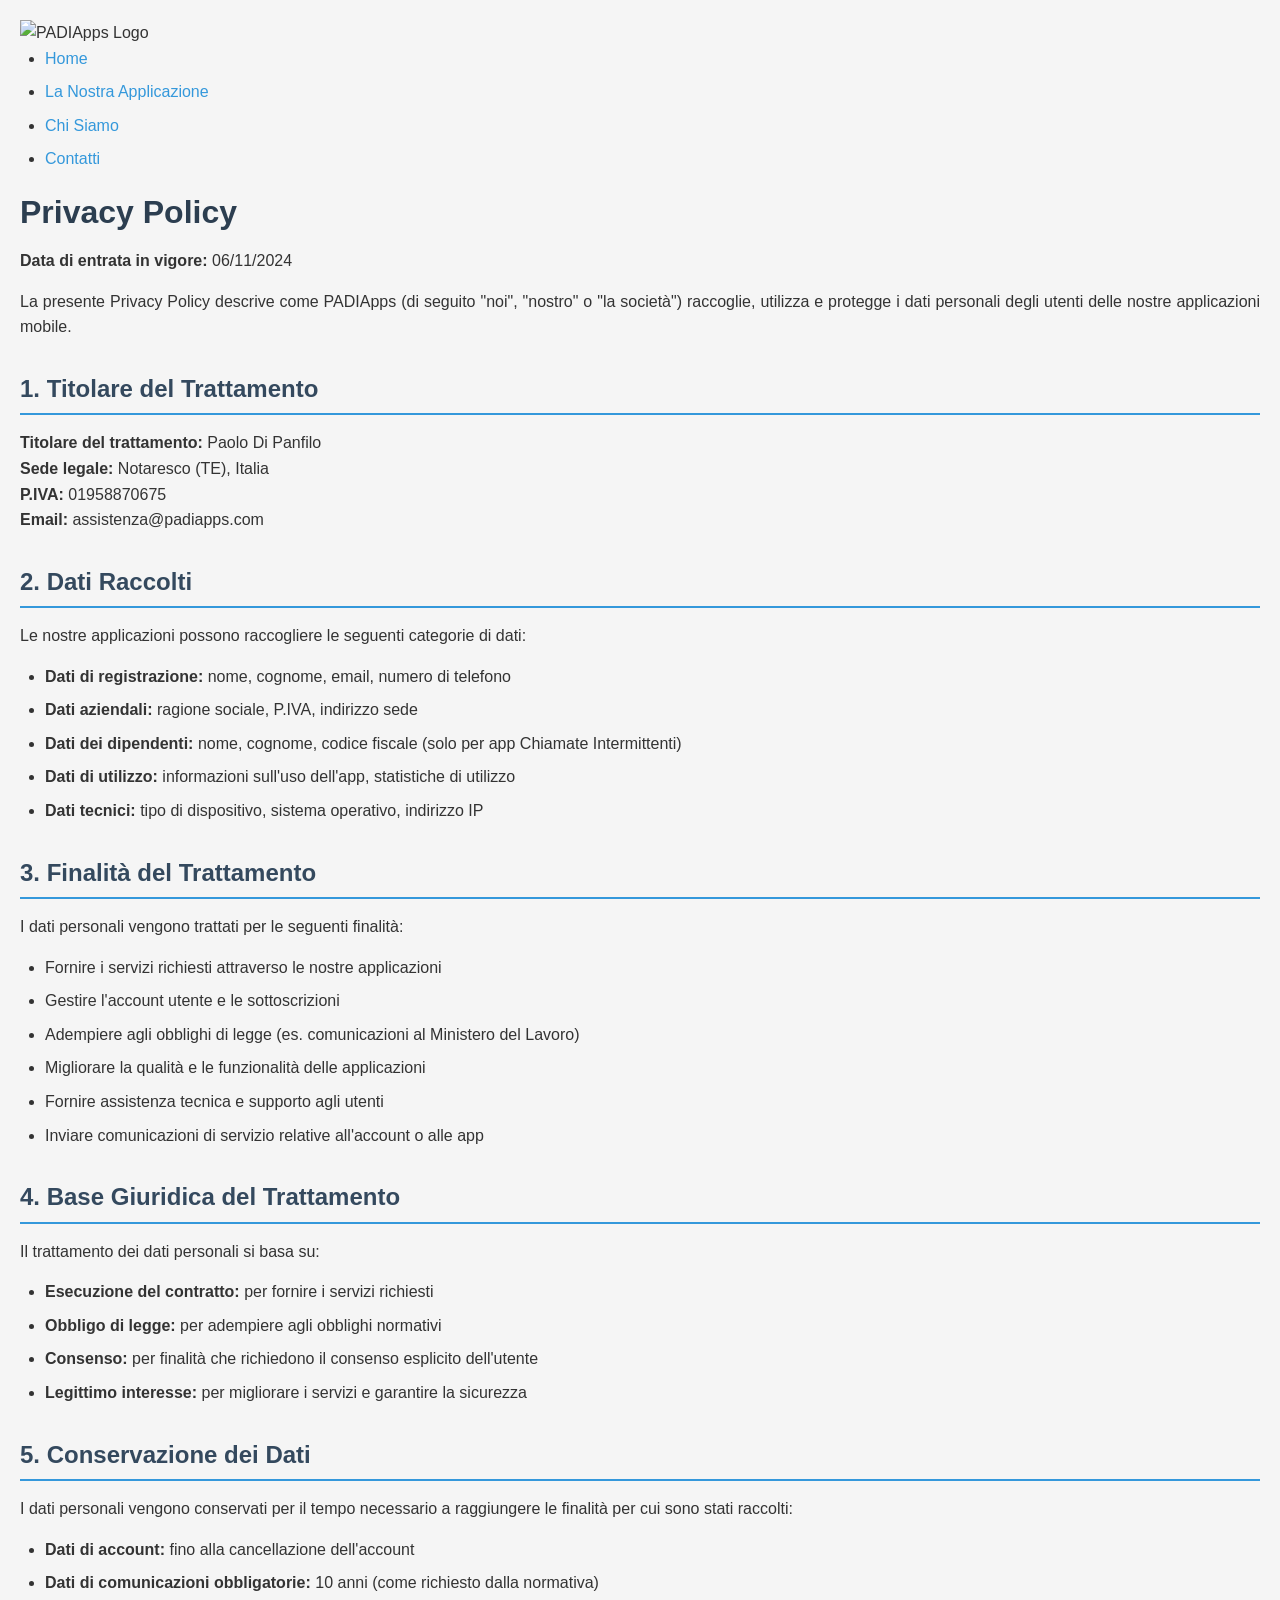
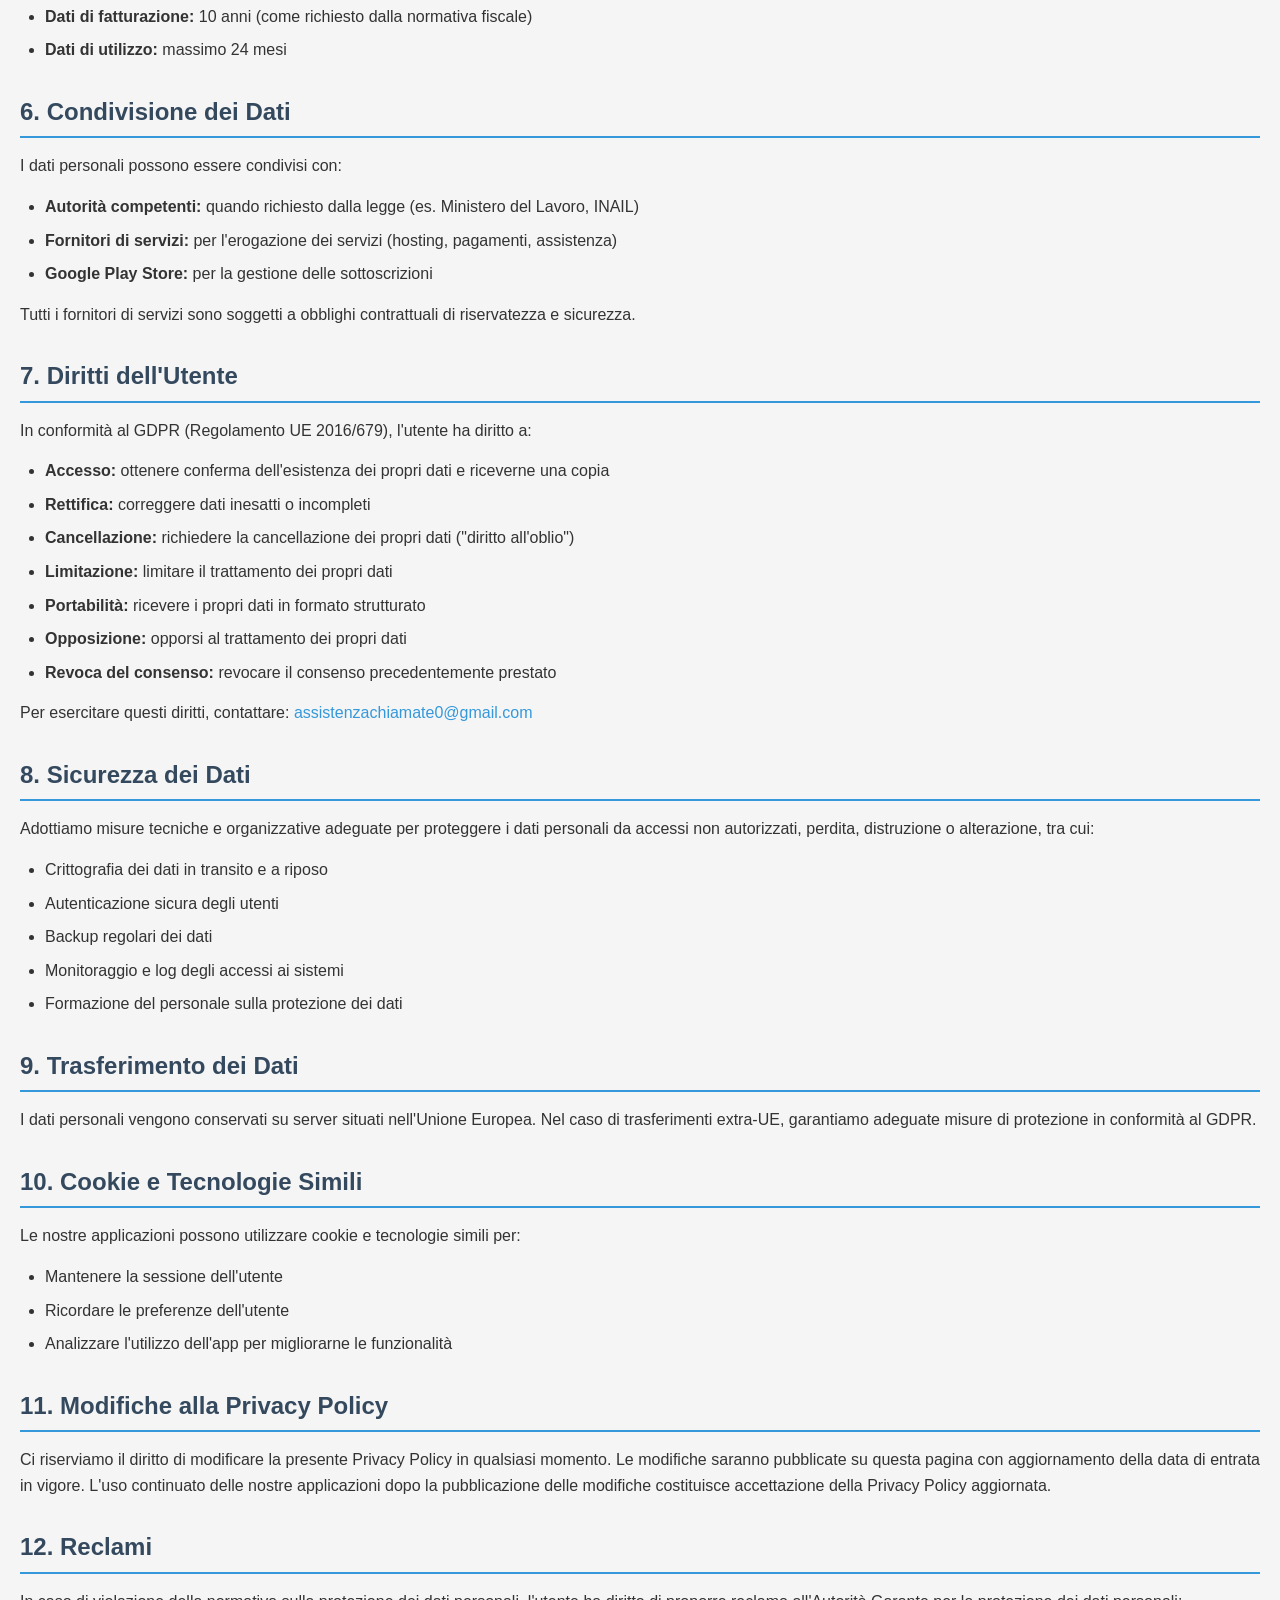
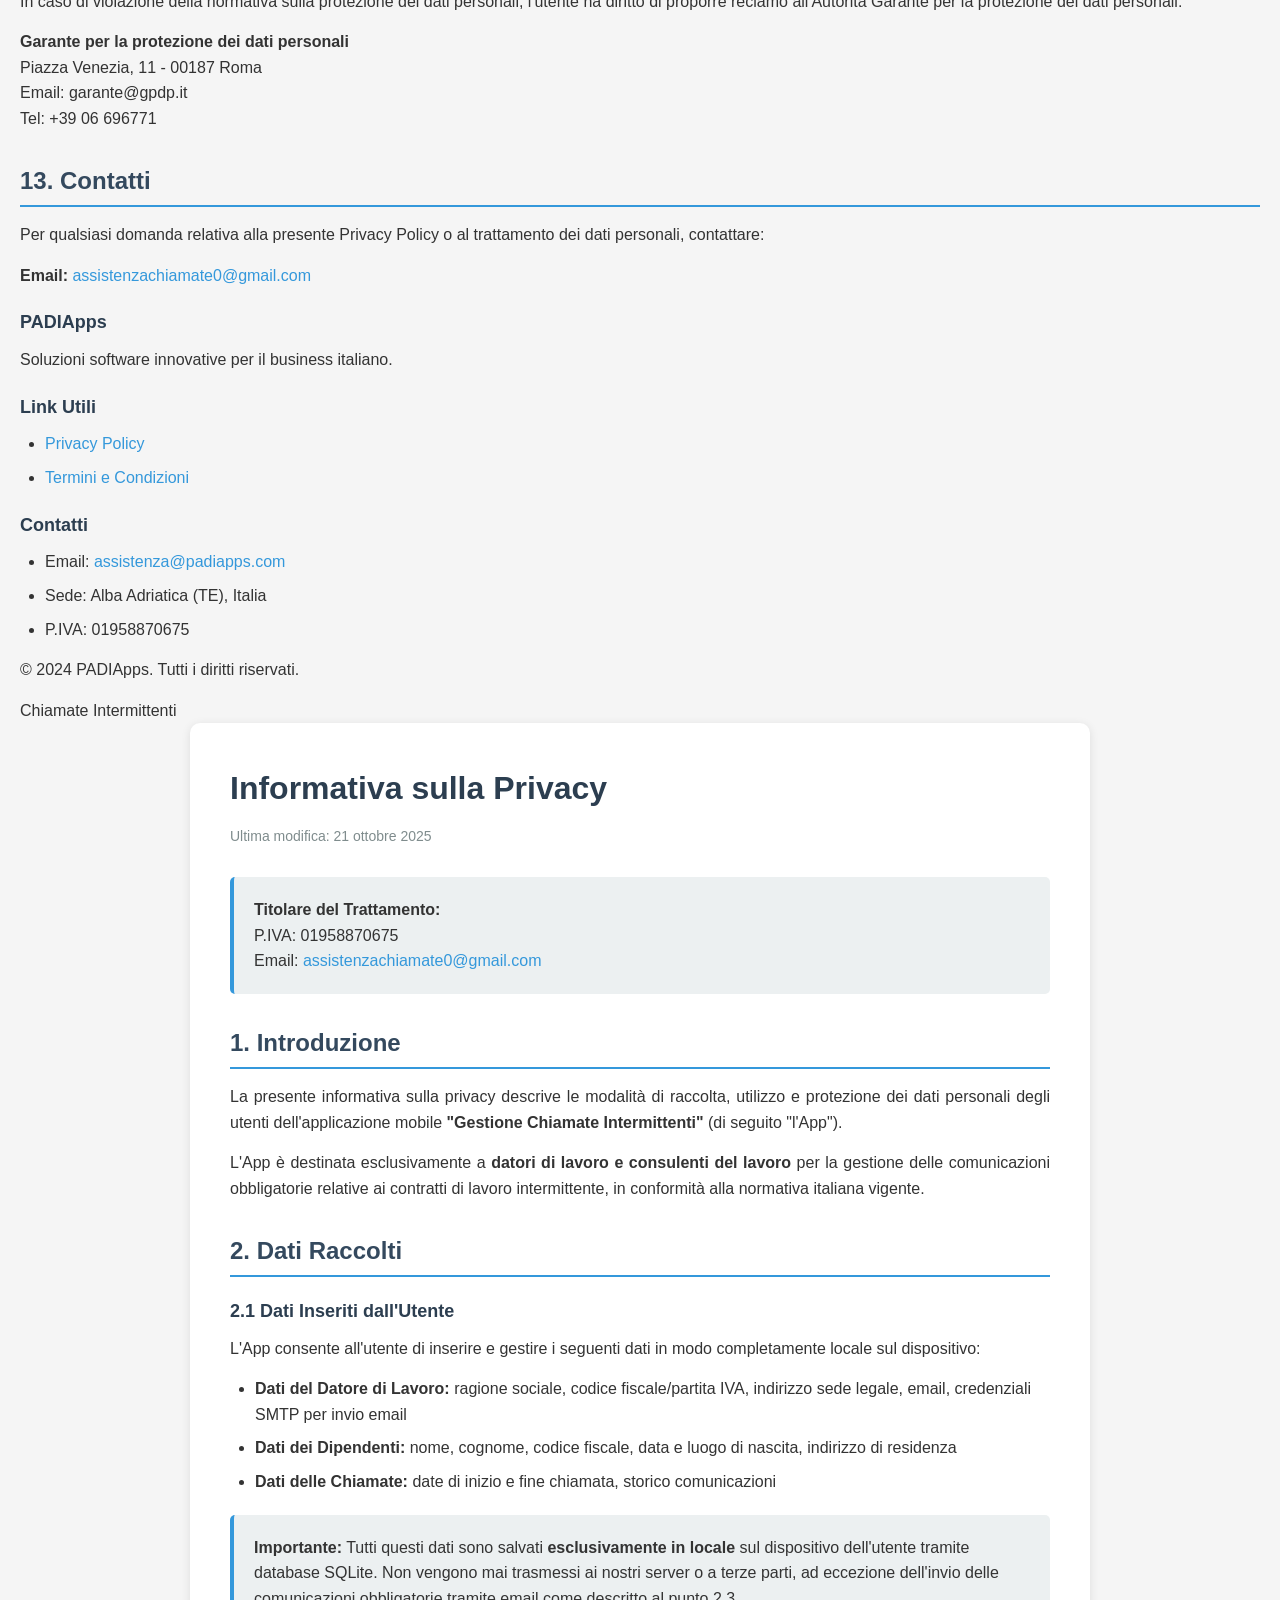
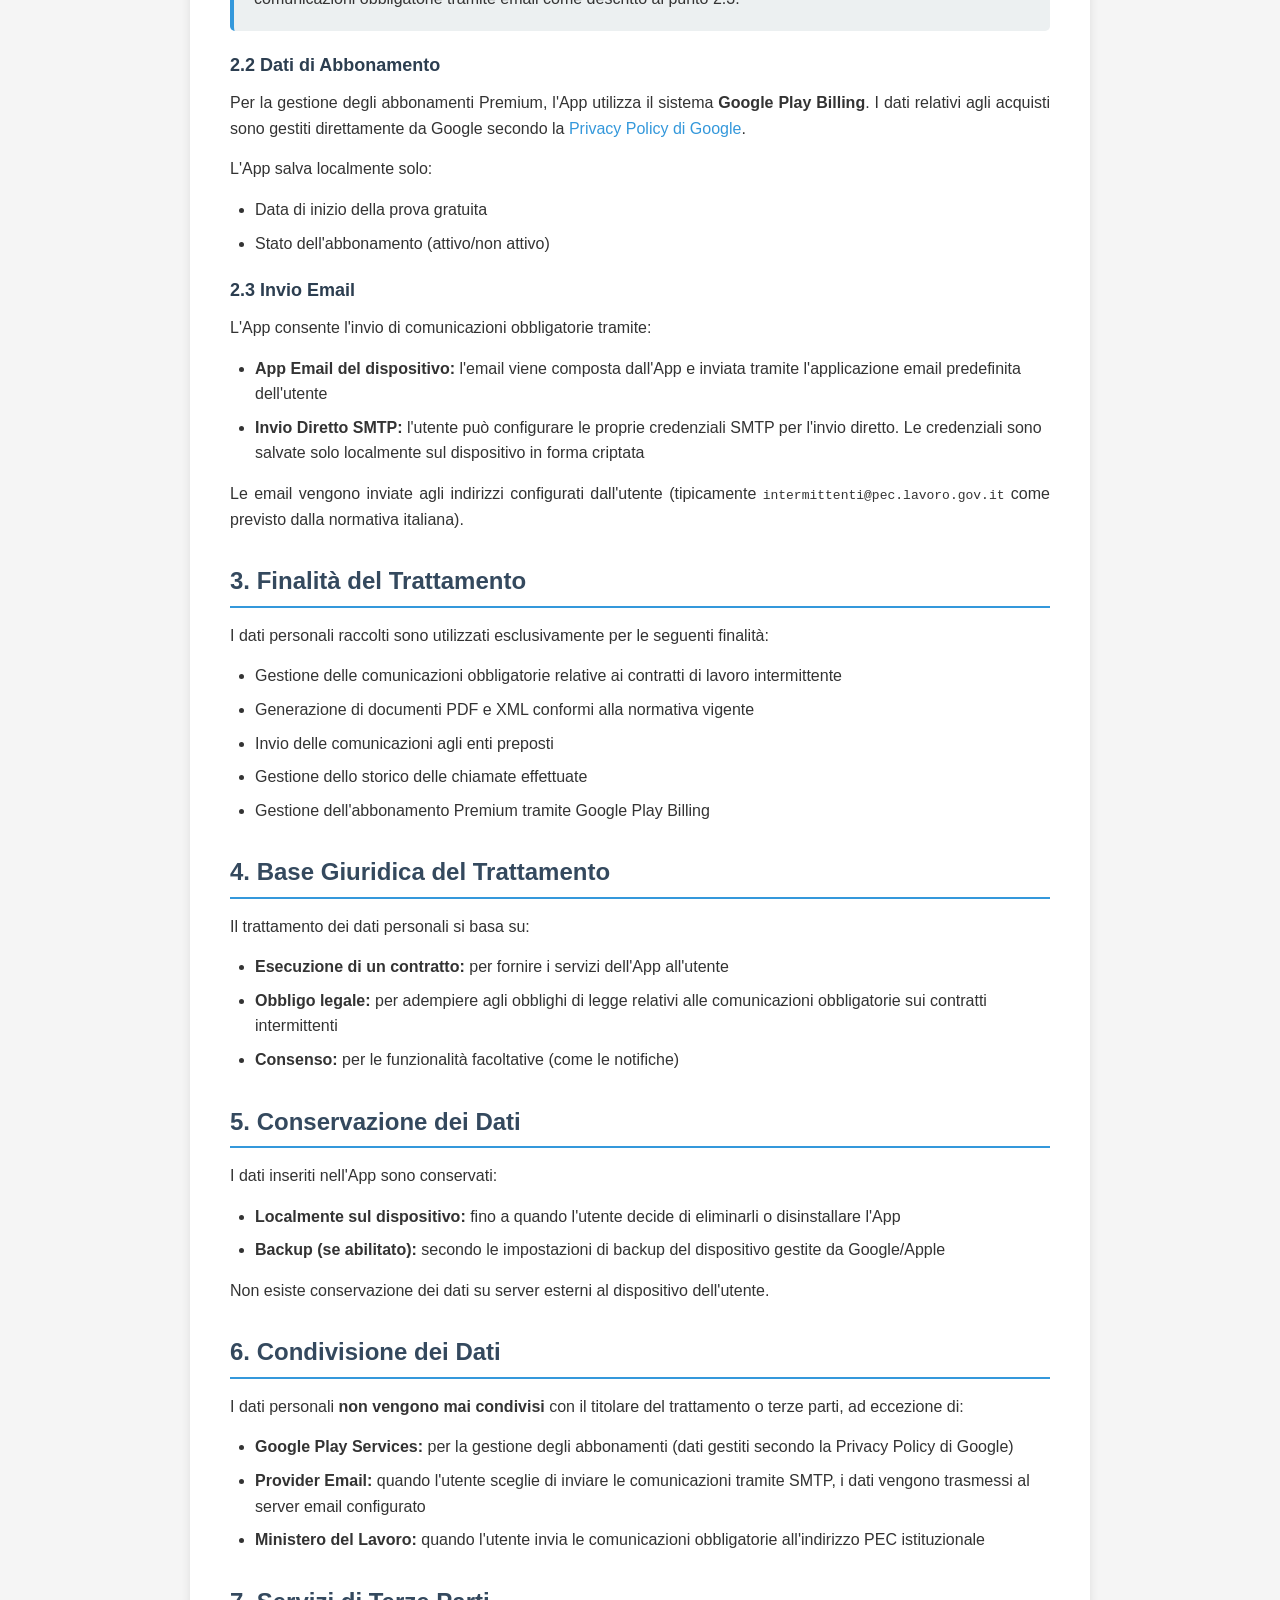
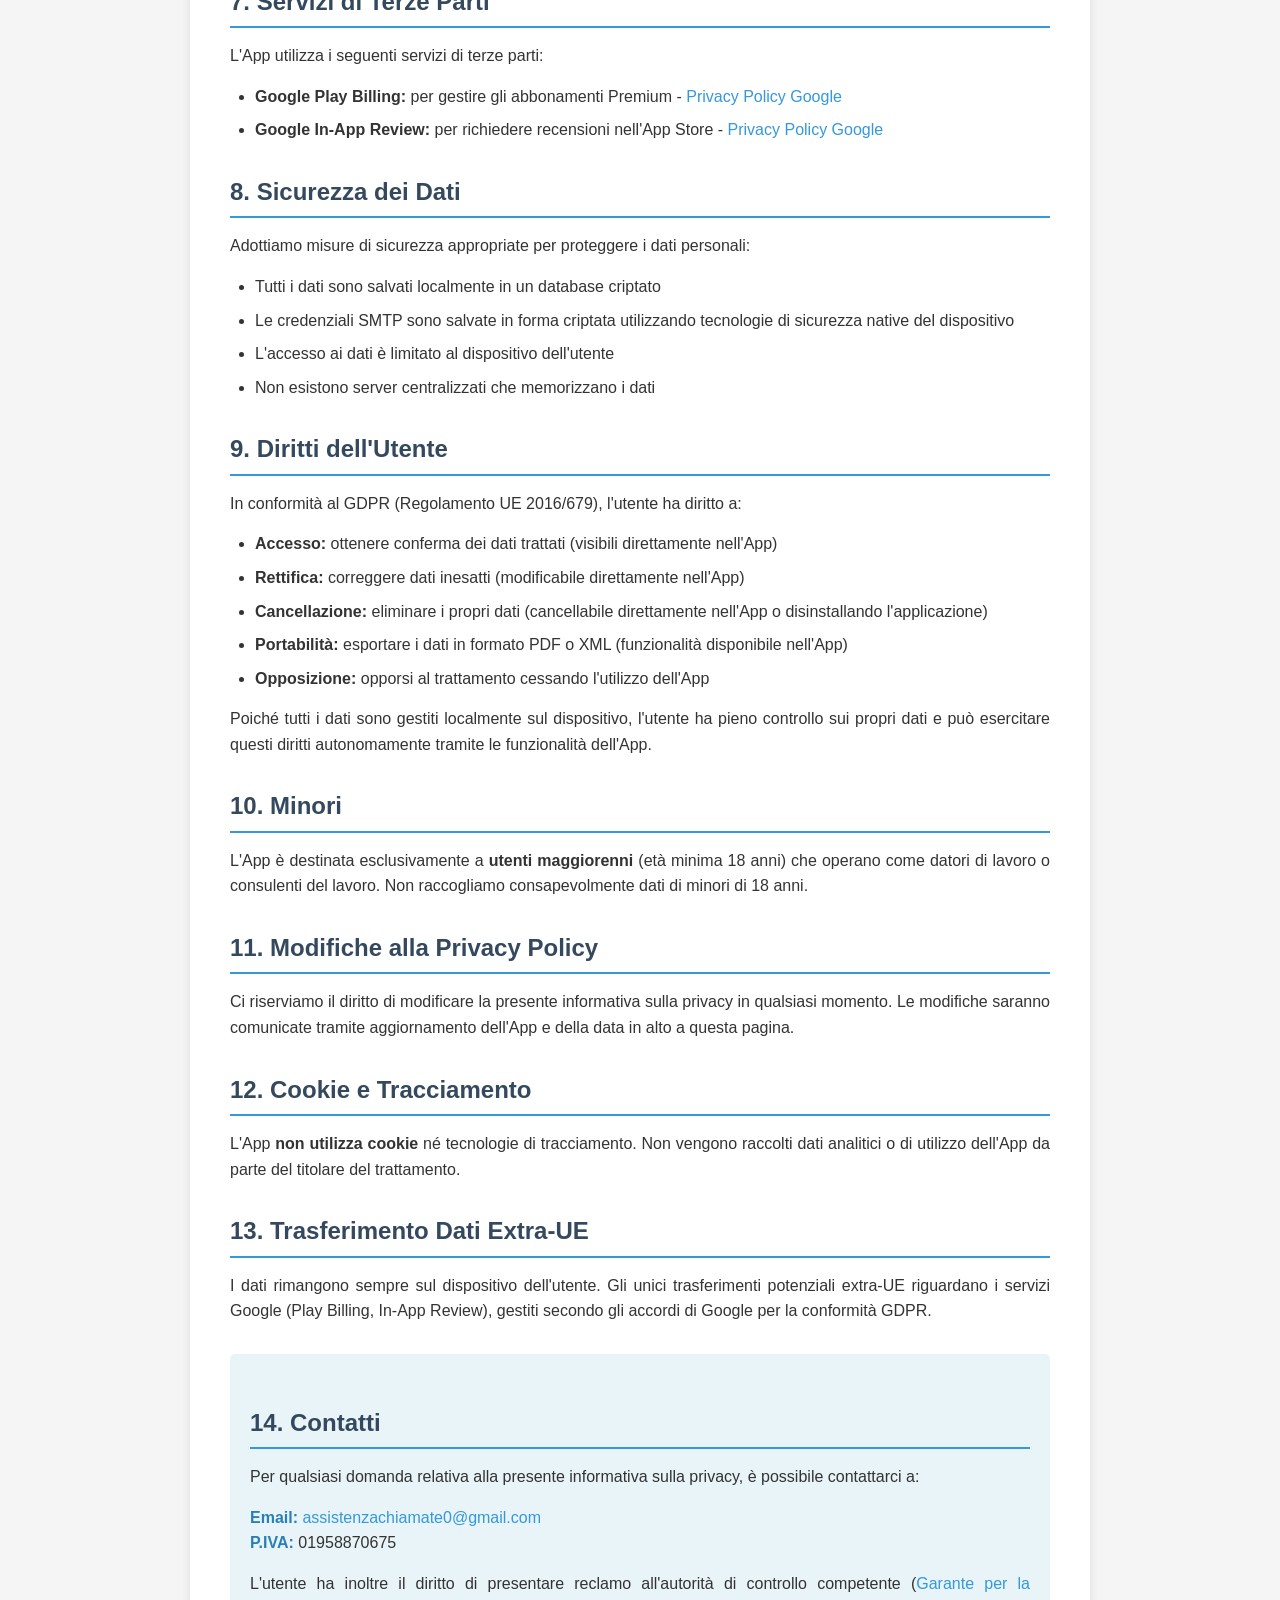
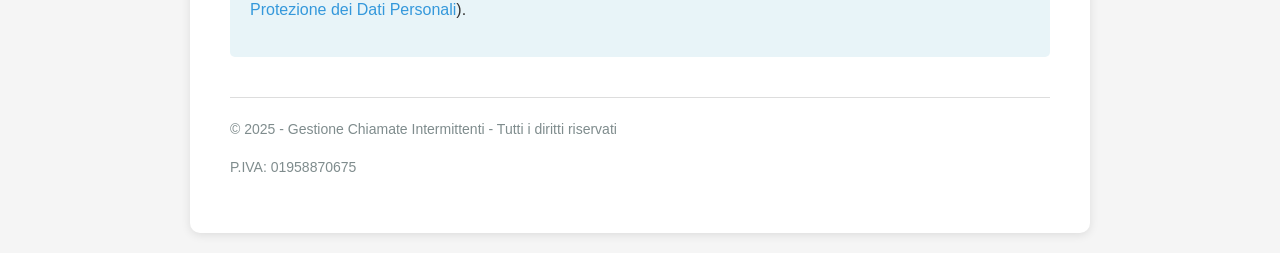
==== index.html @ 8439e23b "Update index.html" ====
<!DOCTYPE html>
<html lang="it">
<head>
    <meta charset="UTF-8">
    <meta name="viewport" content="width=device-width, initial-scale=1.0">
    <title>Privacy Policy - Gestione <!DOCTYPE html>
<html lang="it">
<head>
    <meta charset="UTF-8">
    <meta name="viewport" content="width=device-width, initial-scale=1.0">
    <meta name="description" content="Privacy Policy di PADIApps - Informativa sul trattamento dei dati personali">
    <title>Privacy Policy - PADIApps</title>
    <link rel="stylesheet" href="style.css">
</head>
<body>
    <!-- Header -->
    <header>
        <nav>
            <div class="logo">
                <img src="padiapps_logo.png" alt="PADIApps Logo">
            </div>
            <ul class="nav-links">
                <li><a href="index.html">Home</a></li>
                <li><a href="index.html#apps">La Nostra Applicazione</a></li>
                <li><a href="index.html#about">Chi Siamo</a></li>
                <li><a href="index.html#contact">Contatti</a></li>
            </ul>
        </nav>
    </header>

    <!-- Content -->
    <div class="content-page">
        <h1>Privacy Policy</h1>
        
        <p><strong>Data di entrata in vigore:</strong> 06/11/2024</p>

        <p>La presente Privacy Policy descrive come PADIApps (di seguito "noi", "nostro" o "la società") raccoglie, utilizza e protegge i dati personali degli utenti delle nostre applicazioni mobile.</p>

        <h2>1. Titolare del Trattamento</h2>
        <p>
            <strong>Titolare del trattamento:</strong> Paolo Di Panfilo<br>
            <strong>Sede legale:</strong> Notaresco (TE), Italia<br>
            <strong>P.IVA:</strong> 01958870675<br>
            <strong>Email:</strong> assistenza@padiapps.com
        </p>

        <h2>2. Dati Raccolti</h2>
        <p>Le nostre applicazioni possono raccogliere le seguenti categorie di dati:</p>
        <ul>
            <li><strong>Dati di registrazione:</strong> nome, cognome, email, numero di telefono</li>
            <li><strong>Dati aziendali:</strong> ragione sociale, P.IVA, indirizzo sede</li>
            <li><strong>Dati dei dipendenti:</strong> nome, cognome, codice fiscale (solo per app Chiamate Intermittenti)</li>
            <li><strong>Dati di utilizzo:</strong> informazioni sull'uso dell'app, statistiche di utilizzo</li>
            <li><strong>Dati tecnici:</strong> tipo di dispositivo, sistema operativo, indirizzo IP</li>
        </ul>

        <h2>3. Finalità del Trattamento</h2>
        <p>I dati personali vengono trattati per le seguenti finalità:</p>
        <ul>
            <li>Fornire i servizi richiesti attraverso le nostre applicazioni</li>
            <li>Gestire l'account utente e le sottoscrizioni</li>
            <li>Adempiere agli obblighi di legge (es. comunicazioni al Ministero del Lavoro)</li>
            <li>Migliorare la qualità e le funzionalità delle applicazioni</li>
            <li>Fornire assistenza tecnica e supporto agli utenti</li>
            <li>Inviare comunicazioni di servizio relative all'account o alle app</li>
        </ul>

        <h2>4. Base Giuridica del Trattamento</h2>
        <p>Il trattamento dei dati personali si basa su:</p>
        <ul>
            <li><strong>Esecuzione del contratto:</strong> per fornire i servizi richiesti</li>
            <li><strong>Obbligo di legge:</strong> per adempiere agli obblighi normativi</li>
            <li><strong>Consenso:</strong> per finalità che richiedono il consenso esplicito dell'utente</li>
            <li><strong>Legittimo interesse:</strong> per migliorare i servizi e garantire la sicurezza</li>
        </ul>

        <h2>5. Conservazione dei Dati</h2>
        <p>I dati personali vengono conservati per il tempo necessario a raggiungere le finalità per cui sono stati raccolti:</p>
        <ul>
            <li><strong>Dati di account:</strong> fino alla cancellazione dell'account</li>
            <li><strong>Dati di comunicazioni obbligatorie:</strong> 10 anni (come richiesto dalla normativa)</li>
            <li><strong>Dati di fatturazione:</strong> 10 anni (come richiesto dalla normativa fiscale)</li>
            <li><strong>Dati di utilizzo:</strong> massimo 24 mesi</li>
        </ul>

        <h2>6. Condivisione dei Dati</h2>
        <p>I dati personali possono essere condivisi con:</p>
        <ul>
            <li><strong>Autorità competenti:</strong> quando richiesto dalla legge (es. Ministero del Lavoro, INAIL)</li>
            <li><strong>Fornitori di servizi:</strong> per l'erogazione dei servizi (hosting, pagamenti, assistenza)</li>
            <li><strong>Google Play Store:</strong> per la gestione delle sottoscrizioni</li>
        </ul>
        <p>Tutti i fornitori di servizi sono soggetti a obblighi contrattuali di riservatezza e sicurezza.</p>

        <h2>7. Diritti dell'Utente</h2>
        <p>In conformità al GDPR (Regolamento UE 2016/679), l'utente ha diritto a:</p>
        <ul>
            <li><strong>Accesso:</strong> ottenere conferma dell'esistenza dei propri dati e riceverne una copia</li>
            <li><strong>Rettifica:</strong> correggere dati inesatti o incompleti</li>
            <li><strong>Cancellazione:</strong> richiedere la cancellazione dei propri dati ("diritto all'oblio")</li>
            <li><strong>Limitazione:</strong> limitare il trattamento dei propri dati</li>
            <li><strong>Portabilità:</strong> ricevere i propri dati in formato strutturato</li>
            <li><strong>Opposizione:</strong> opporsi al trattamento dei propri dati</li>
            <li><strong>Revoca del consenso:</strong> revocare il consenso precedentemente prestato</li>
        </ul>
        <p>Per esercitare questi diritti, contattare: <a href="mailto:assistenzachiamate0@gmail.com">assistenzachiamate0@gmail.com</a></p>

        <h2>8. Sicurezza dei Dati</h2>
        <p>Adottiamo misure tecniche e organizzative adeguate per proteggere i dati personali da accessi non autorizzati, perdita, distruzione o alterazione, tra cui:</p>
        <ul>
            <li>Crittografia dei dati in transito e a riposo</li>
            <li>Autenticazione sicura degli utenti</li>
            <li>Backup regolari dei dati</li>
            <li>Monitoraggio e log degli accessi ai sistemi</li>
            <li>Formazione del personale sulla protezione dei dati</li>
        </ul>

        <h2>9. Trasferimento dei Dati</h2>
        <p>I dati personali vengono conservati su server situati nell'Unione Europea. Nel caso di trasferimenti extra-UE, garantiamo adeguate misure di protezione in conformità al GDPR.</p>

        <h2>10. Cookie e Tecnologie Simili</h2>
        <p>Le nostre applicazioni possono utilizzare cookie e tecnologie simili per:</p>
        <ul>
            <li>Mantenere la sessione dell'utente</li>
            <li>Ricordare le preferenze dell'utente</li>
            <li>Analizzare l'utilizzo dell'app per migliorarne le funzionalità</li>
        </ul>

        <h2>11. Modifiche alla Privacy Policy</h2>
        <p>Ci riserviamo il diritto di modificare la presente Privacy Policy in qualsiasi momento. Le modifiche saranno pubblicate su questa pagina con aggiornamento della data di entrata in vigore. L'uso continuato delle nostre applicazioni dopo la pubblicazione delle modifiche costituisce accettazione della Privacy Policy aggiornata.</p>

        <h2>12. Reclami</h2>
        <p>In caso di violazione della normativa sulla protezione dei dati personali, l'utente ha diritto di proporre reclamo all'Autorità Garante per la protezione dei dati personali:</p>
        <p>
            <strong>Garante per la protezione dei dati personali</strong><br>
            Piazza Venezia, 11 - 00187 Roma<br>
            Email: garante@gpdp.it<br>
            Tel: +39 06 696771
        </p>

        <h2>13. Contatti</h2>
        <p>Per qualsiasi domanda relativa alla presente Privacy Policy o al trattamento dei dati personali, contattare:</p>
        <p>
            <strong>Email:</strong> <a href="mailto:assistenzachiamate0@gmail.com">assistenzachiamate0@gmail.com</a>
        </p>
    </div>

    <!-- Footer -->
    <footer>
        <div class="footer-content">
            <div class="footer-section">
                <h3>PADIApps</h3>
                <p>Soluzioni software innovative per il business italiano.</p>
            </div>

            <div class="footer-section">
                <h3>Link Utili</h3>
                <ul>
                    <li><a href="https://pd15322.github.io/privacy-policy.html/" target="_blank">Privacy Policy</a></li>
                    <li><a href="https://pd15322.github.io/Termini-e-Condizioni/" target="_blank">Termini e Condizioni</a></li>
                </ul>
            </div>

            <div class="footer-section">
                <h3>Contatti</h3>
                <ul>
                    <li>Email: <a href="mailto:assistenza@padiapps.com">assistenza@padiapps.com</a></li>
                    <li>Sede: Alba Adriatica (TE), Italia</li>
                    <li>P.IVA: 01958870675</li>
                </ul>
            </div>
        </div>

        <div class="footer-bottom">
            <p>&copy; 2024 PADIApps. Tutti i diritti riservati.</p>
        </div>
    </footer>
</body>
</html>Chiamate Intermittenti</title>
    <style>
        * {
            margin: 0;
            padding: 0;
            box-sizing: border-box;
        }
        
        body {
            font-family: -apple-system, BlinkMacSystemFont, 'Segoe UI', Roboto, Oxygen, Ubuntu, Cantarell, sans-serif;
            line-height: 1.6;
            color: #333;
            background: #f5f5f5;
            padding: 20px;
        }
        
        .container {
            max-width: 900px;
            margin: 0 auto;
            background: white;
            padding: 40px;
            border-radius: 10px;
            box-shadow: 0 2px 10px rgba(0,0,0,0.1);
        }
        
        h1 {
            color: #2c3e50;
            margin-bottom: 10px;
            font-size: 32px;
        }
        
        .subtitle {
            color: #7f8c8d;
            margin-bottom: 30px;
            font-size: 14px;
        }
        
        h2 {
            color: #34495e;
            margin-top: 30px;
            margin-bottom: 15px;
            font-size: 24px;
            border-bottom: 2px solid #3498db;
            padding-bottom: 5px;
        }
        
        h3 {
            color: #2c3e50;
            margin-top: 20px;
            margin-bottom: 10px;
            font-size: 18px;
        }
        
        p {
            margin-bottom: 15px;
            text-align: justify;
        }
        
        ul {
            margin-bottom: 15px;
            margin-left: 25px;
        }
        
        li {
            margin-bottom: 8px;
        }
        
        .info-box {
            background: #ecf0f1;
            padding: 20px;
            border-radius: 5px;
            margin: 20px 0;
            border-left: 4px solid #3498db;
        }
        
        .contact {
            background: #e8f4f8;
            padding: 20px;
            border-radius: 5px;
            margin-top: 30px;
        }
        
        .contact strong {
            color: #2980b9;
        }
        
        a {
            color: #3498db;
            text-decoration: none;
        }
        
        a:hover {
            text-decoration: underline;
        }
        
        .footer {
            text-align: center;
            margin-top: 40px;
            padding-top: 20px;
            border-top: 1px solid #ddd;
            color: #7f8c8d;
            font-size: 14px;
        }
    </style>
</head>
<body>
    <div class="container">
        <h1>Informativa sulla Privacy</h1>
        <p class="subtitle">Ultima modifica: 21 ottobre 2025</p>
        
        <div class="info-box">
            <strong>Titolare del Trattamento:</strong><br>
            P.IVA: 01958870675<br>
            Email: <a href="mailto:assistenzachiamate0@gmail.com">assistenzachiamate0@gmail.com</a>
        </div>

        <h2>1. Introduzione</h2>
        <p>
            La presente informativa sulla privacy descrive le modalità di raccolta, utilizzo e protezione dei dati personali 
            degli utenti dell'applicazione mobile <strong>"Gestione Chiamate Intermittenti"</strong> (di seguito "l'App").
        </p>
        <p>
            L'App è destinata esclusivamente a <strong>datori di lavoro e consulenti del lavoro</strong> per la gestione 
            delle comunicazioni obbligatorie relative ai contratti di lavoro intermittente, in conformità alla normativa italiana vigente.
        </p>

        <h2>2. Dati Raccolti</h2>
        
        <h3>2.1 Dati Inseriti dall'Utente</h3>
        <p>L'App consente all'utente di inserire e gestire i seguenti dati in modo completamente locale sul dispositivo:</p>
        <ul>
            <li><strong>Dati del Datore di Lavoro:</strong> ragione sociale, codice fiscale/partita IVA, indirizzo sede legale, email, credenziali SMTP per invio email</li>
            <li><strong>Dati dei Dipendenti:</strong> nome, cognome, codice fiscale, data e luogo di nascita, indirizzo di residenza</li>
            <li><strong>Dati delle Chiamate:</strong> date di inizio e fine chiamata, storico comunicazioni</li>
        </ul>
        
        <div class="info-box">
            <strong>Importante:</strong> Tutti questi dati sono salvati <strong>esclusivamente in locale</strong> sul dispositivo dell'utente 
            tramite database SQLite. Non vengono mai trasmessi ai nostri server o a terze parti, ad eccezione dell'invio delle comunicazioni 
            obbligatorie tramite email come descritto al punto 2.3.
        </div>

        <h3>2.2 Dati di Abbonamento</h3>
        <p>Per la gestione degli abbonamenti Premium, l'App utilizza il sistema <strong>Google Play Billing</strong>. I dati relativi agli acquisti sono gestiti direttamente da Google secondo la <a href="https://policies.google.com/privacy" target="_blank">Privacy Policy di Google</a>.</p>
        <p>L'App salva localmente solo:</p>
        <ul>
            <li>Data di inizio della prova gratuita</li>
            <li>Stato dell'abbonamento (attivo/non attivo)</li>
        </ul>

        <h3>2.3 Invio Email</h3>
        <p>L'App consente l'invio di comunicazioni obbligatorie tramite:</p>
        <ul>
            <li><strong>App Email del dispositivo:</strong> l'email viene composta dall'App e inviata tramite l'applicazione email predefinita dell'utente</li>
            <li><strong>Invio Diretto SMTP:</strong> l'utente può configurare le proprie credenziali SMTP per l'invio diretto. Le credenziali sono salvate solo localmente sul dispositivo in forma criptata</li>
        </ul>
        <p>Le email vengono inviate agli indirizzi configurati dall'utente (tipicamente <code>intermittenti@pec.lavoro.gov.it</code> come previsto dalla normativa italiana).</p>

        <h2>3. Finalità del Trattamento</h2>
        <p>I dati personali raccolti sono utilizzati esclusivamente per le seguenti finalità:</p>
        <ul>
            <li>Gestione delle comunicazioni obbligatorie relative ai contratti di lavoro intermittente</li>
            <li>Generazione di documenti PDF e XML conformi alla normativa vigente</li>
            <li>Invio delle comunicazioni agli enti preposti</li>
            <li>Gestione dello storico delle chiamate effettuate</li>
            <li>Gestione dell'abbonamento Premium tramite Google Play Billing</li>
        </ul>

        <h2>4. Base Giuridica del Trattamento</h2>
        <p>Il trattamento dei dati personali si basa su:</p>
        <ul>
            <li><strong>Esecuzione di un contratto:</strong> per fornire i servizi dell'App all'utente</li>
            <li><strong>Obbligo legale:</strong> per adempiere agli obblighi di legge relativi alle comunicazioni obbligatorie sui contratti intermittenti</li>
            <li><strong>Consenso:</strong> per le funzionalità facoltative (come le notifiche)</li>
        </ul>

        <h2>5. Conservazione dei Dati</h2>
        <p>I dati inseriti nell'App sono conservati:</p>
        <ul>
            <li><strong>Localmente sul dispositivo:</strong> fino a quando l'utente decide di eliminarli o disinstallare l'App</li>
            <li><strong>Backup (se abilitato):</strong> secondo le impostazioni di backup del dispositivo gestite da Google/Apple</li>
        </ul>
        <p>Non esiste conservazione dei dati su server esterni al dispositivo dell'utente.</p>

        <h2>6. Condivisione dei Dati</h2>
        <p>I dati personali <strong>non vengono mai condivisi</strong> con il titolare del trattamento o terze parti, ad eccezione di:</p>
        <ul>
            <li><strong>Google Play Services:</strong> per la gestione degli abbonamenti (dati gestiti secondo la Privacy Policy di Google)</li>
            <li><strong>Provider Email:</strong> quando l'utente sceglie di inviare le comunicazioni tramite SMTP, i dati vengono trasmessi al server email configurato</li>
            <li><strong>Ministero del Lavoro:</strong> quando l'utente invia le comunicazioni obbligatorie all'indirizzo PEC istituzionale</li>
        </ul>

        <h2>7. Servizi di Terze Parti</h2>
        <p>L'App utilizza i seguenti servizi di terze parti:</p>
        <ul>
            <li><strong>Google Play Billing:</strong> per gestire gli abbonamenti Premium - <a href="https://policies.google.com/privacy" target="_blank">Privacy Policy Google</a></li>
            <li><strong>Google In-App Review:</strong> per richiedere recensioni nell'App Store - <a href="https://policies.google.com/privacy" target="_blank">Privacy Policy Google</a></li>
        </ul>

        <h2>8. Sicurezza dei Dati</h2>
        <p>Adottiamo misure di sicurezza appropriate per proteggere i dati personali:</p>
        <ul>
            <li>Tutti i dati sono salvati localmente in un database criptato</li>
            <li>Le credenziali SMTP sono salvate in forma criptata utilizzando tecnologie di sicurezza native del dispositivo</li>
            <li>L'accesso ai dati è limitato al dispositivo dell'utente</li>
            <li>Non esistono server centralizzati che memorizzano i dati</li>
        </ul>

        <h2>9. Diritti dell'Utente</h2>
        <p>In conformità al GDPR (Regolamento UE 2016/679), l'utente ha diritto a:</p>
        <ul>
            <li><strong>Accesso:</strong> ottenere conferma dei dati trattati (visibili direttamente nell'App)</li>
            <li><strong>Rettifica:</strong> correggere dati inesatti (modificabile direttamente nell'App)</li>
            <li><strong>Cancellazione:</strong> eliminare i propri dati (cancellabile direttamente nell'App o disinstallando l'applicazione)</li>
            <li><strong>Portabilità:</strong> esportare i dati in formato PDF o XML (funzionalità disponibile nell'App)</li>
            <li><strong>Opposizione:</strong> opporsi al trattamento cessando l'utilizzo dell'App</li>
        </ul>
        <p>
            Poiché tutti i dati sono gestiti localmente sul dispositivo, l'utente ha pieno controllo sui propri dati 
            e può esercitare questi diritti autonomamente tramite le funzionalità dell'App.
        </p>

        <h2>10. Minori</h2>
        <p>
            L'App è destinata esclusivamente a <strong>utenti maggiorenni</strong> (età minima 18 anni) 
            che operano come datori di lavoro o consulenti del lavoro. Non raccogliamo consapevolmente dati di minori di 18 anni.
        </p>

        <h2>11. Modifiche alla Privacy Policy</h2>
        <p>
            Ci riserviamo il diritto di modificare la presente informativa sulla privacy in qualsiasi momento. 
            Le modifiche saranno comunicate tramite aggiornamento dell'App e della data in alto a questa pagina.
        </p>

        <h2>12. Cookie e Tracciamento</h2>
        <p>
            L'App <strong>non utilizza cookie</strong> né tecnologie di tracciamento. Non vengono raccolti dati analitici 
            o di utilizzo dell'App da parte del titolare del trattamento.
        </p>

        <h2>13. Trasferimento Dati Extra-UE</h2>
        <p>
            I dati rimangono sempre sul dispositivo dell'utente. Gli unici trasferimenti potenziali extra-UE riguardano 
            i servizi Google (Play Billing, In-App Review), gestiti secondo gli accordi di Google per la conformità GDPR.
        </p>

        <div class="contact">
            <h2>14. Contatti</h2>
            <p>Per qualsiasi domanda relativa alla presente informativa sulla privacy, è possibile contattarci a:</p>
            <p>
                <strong>Email:</strong> <a href="mailto:assistenzachiamate0@gmail.com">assistenzachiamate0@gmail.com</a><br>
                <strong>P.IVA:</strong> 01958870675
            </p>
            <p>
                L'utente ha inoltre il diritto di presentare reclamo all'autorità di controllo competente 
                (<a href="https://www.garanteprivacy.it" target="_blank">Garante per la Protezione dei Dati Personali</a>).
            </p>
        </div>

        <div class="footer">
            <p>&copy; 2025 - Gestione Chiamate Intermittenti - Tutti i diritti riservati</p>
            <p>P.IVA: 01958870675</p>
        </div>
    </div>
</body>
</html>
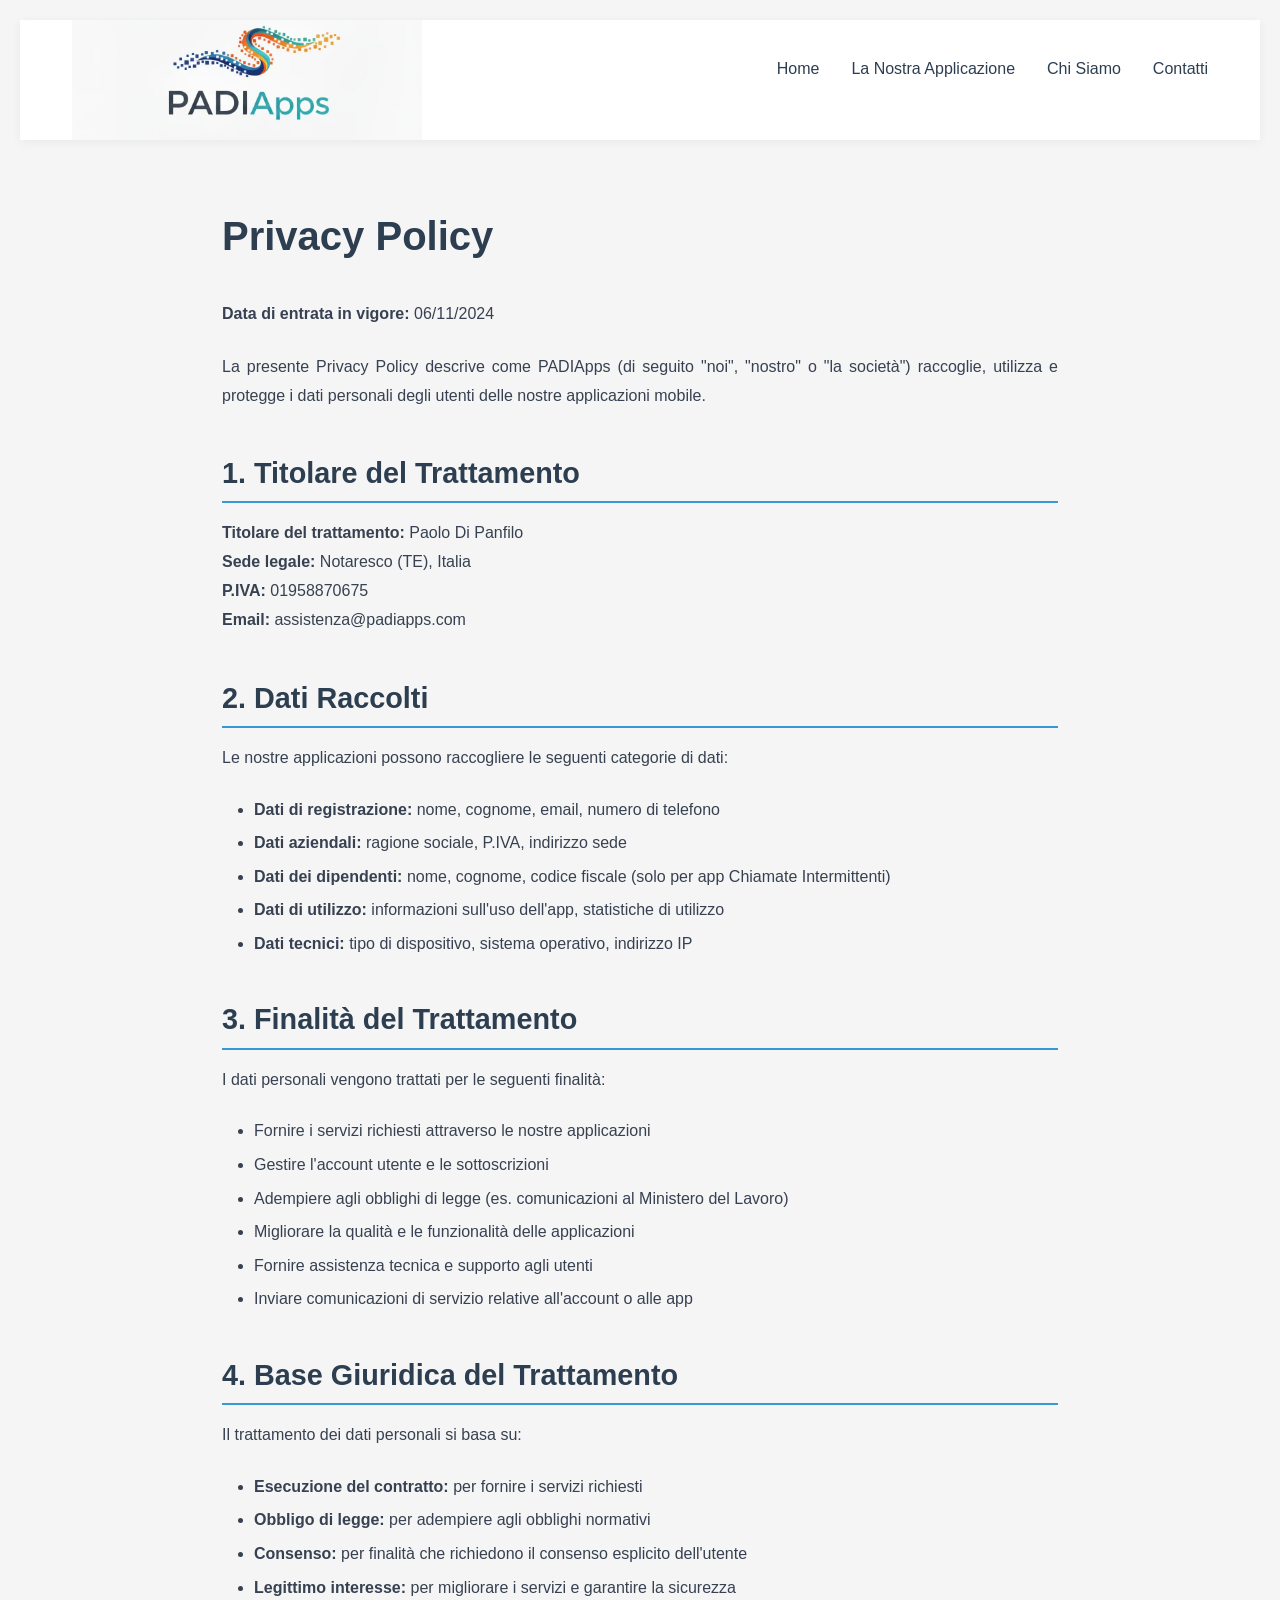
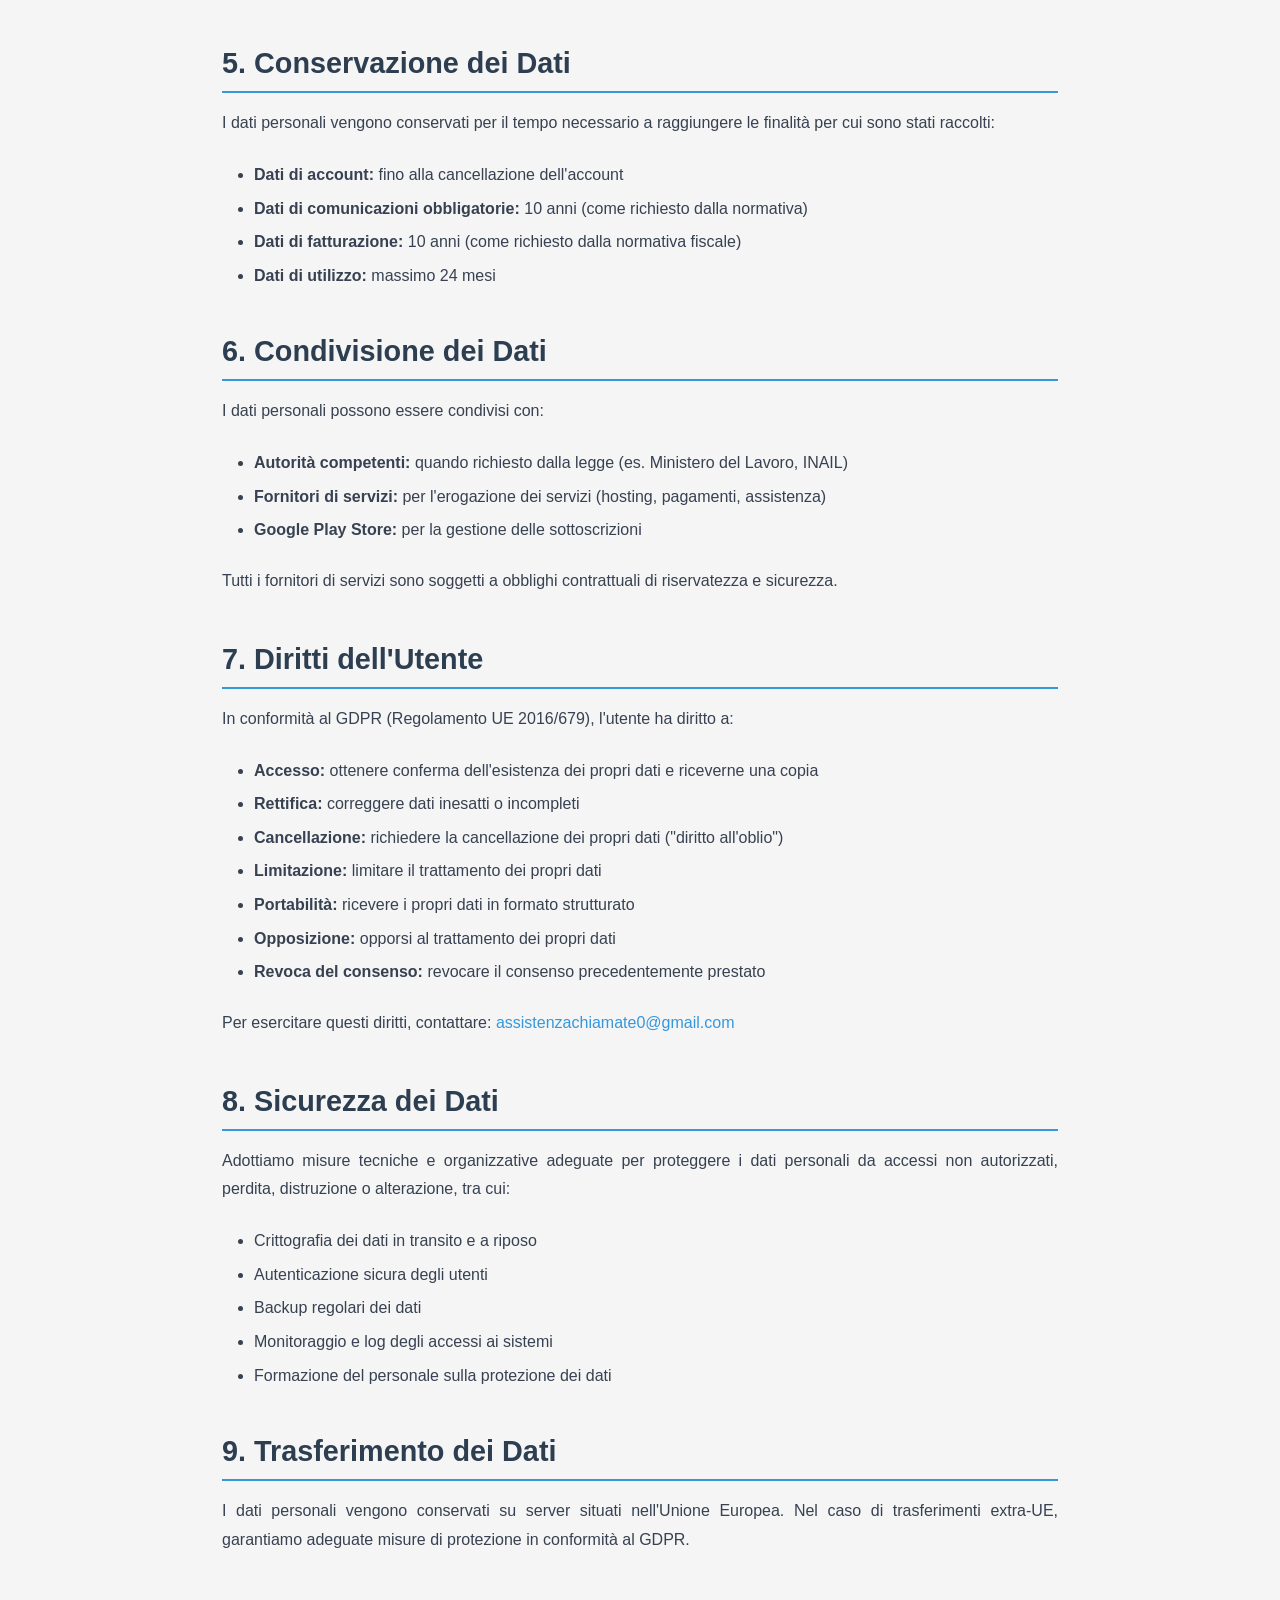
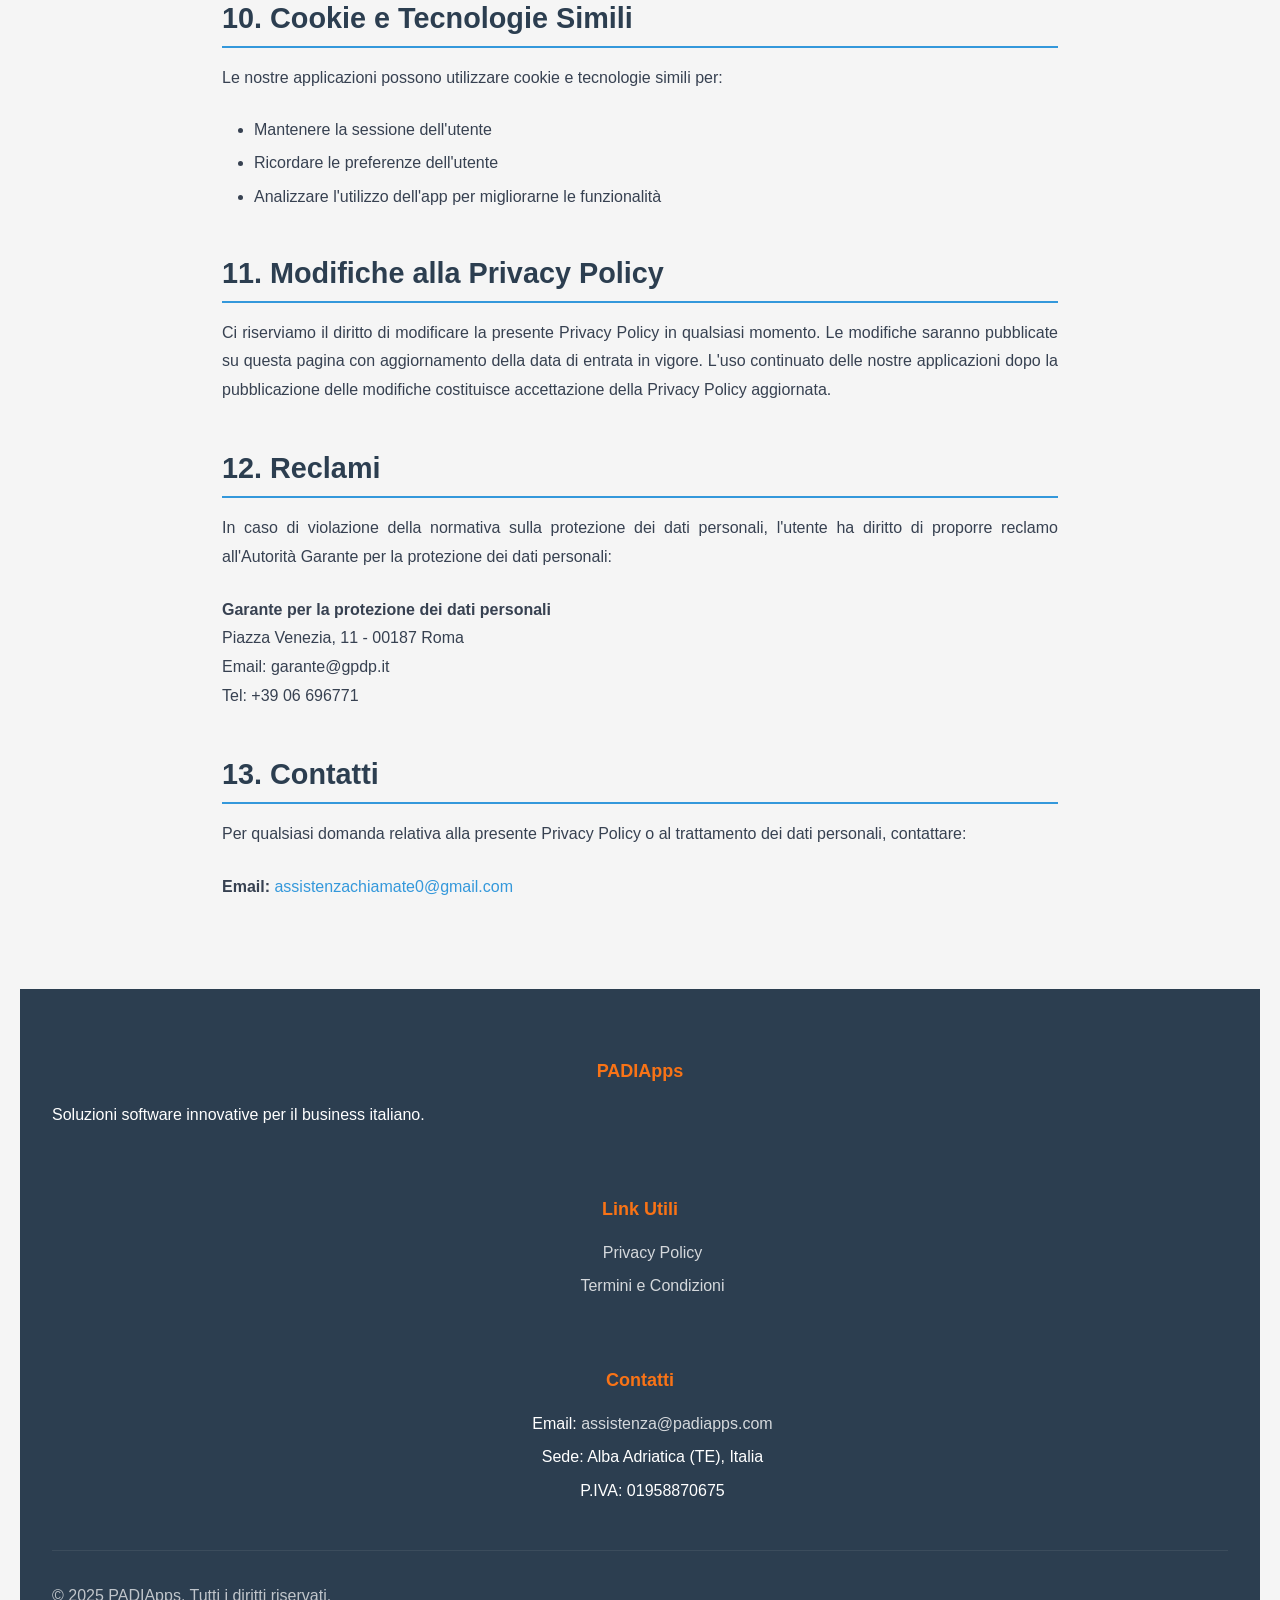
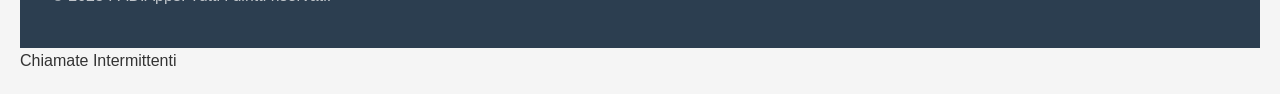
==== commit a81fc80b: "Update index.html" ====
--- a/index.html
+++ b/index.html
@@ -172,7 +172,7 @@
         </div>
 
         <div class="footer-bottom">
-            <p>&copy; 2024 PADIApps. Tutti i diritti riservati.</p>
+            <p>&copy; 2025 PADIApps. Tutti i diritti riservati.</p>
         </div>
     </footer>
 </body>
@@ -279,166 +279,4 @@
             color: #7f8c8d;
             font-size: 14px;
         }
-    </style>
-</head>
-<body>
-    <div class="container">
-        <h1>Informativa sulla Privacy</h1>
-        <p class="subtitle">Ultima modifica: 21 ottobre 2025</p>
-        
-        <div class="info-box">
-            <strong>Titolare del Trattamento:</strong><br>
-            P.IVA: 01958870675<br>
-            Email: <a href="mailto:assistenzachiamate0@gmail.com">assistenzachiamate0@gmail.com</a>
-        </div>
-
-        <h2>1. Introduzione</h2>
-        <p>
-            La presente informativa sulla privacy descrive le modalità di raccolta, utilizzo e protezione dei dati personali 
-            degli utenti dell'applicazione mobile <strong>"Gestione Chiamate Intermittenti"</strong> (di seguito "l'App").
-        </p>
-        <p>
-            L'App è destinata esclusivamente a <strong>datori di lavoro e consulenti del lavoro</strong> per la gestione 
-            delle comunicazioni obbligatorie relative ai contratti di lavoro intermittente, in conformità alla normativa italiana vigente.
-        </p>
-
-        <h2>2. Dati Raccolti</h2>
-        
-        <h3>2.1 Dati Inseriti dall'Utente</h3>
-        <p>L'App consente all'utente di inserire e gestire i seguenti dati in modo completamente locale sul dispositivo:</p>
-        <ul>
-            <li><strong>Dati del Datore di Lavoro:</strong> ragione sociale, codice fiscale/partita IVA, indirizzo sede legale, email, credenziali SMTP per invio email</li>
-            <li><strong>Dati dei Dipendenti:</strong> nome, cognome, codice fiscale, data e luogo di nascita, indirizzo di residenza</li>
-            <li><strong>Dati delle Chiamate:</strong> date di inizio e fine chiamata, storico comunicazioni</li>
-        </ul>
-        
-        <div class="info-box">
-            <strong>Importante:</strong> Tutti questi dati sono salvati <strong>esclusivamente in locale</strong> sul dispositivo dell'utente 
-            tramite database SQLite. Non vengono mai trasmessi ai nostri server o a terze parti, ad eccezione dell'invio delle comunicazioni 
-            obbligatorie tramite email come descritto al punto 2.3.
-        </div>
-
-        <h3>2.2 Dati di Abbonamento</h3>
-        <p>Per la gestione degli abbonamenti Premium, l'App utilizza il sistema <strong>Google Play Billing</strong>. I dati relativi agli acquisti sono gestiti direttamente da Google secondo la <a href="https://policies.google.com/privacy" target="_blank">Privacy Policy di Google</a>.</p>
-        <p>L'App salva localmente solo:</p>
-        <ul>
-            <li>Data di inizio della prova gratuita</li>
-            <li>Stato dell'abbonamento (attivo/non attivo)</li>
-        </ul>
-
-        <h3>2.3 Invio Email</h3>
-        <p>L'App consente l'invio di comunicazioni obbligatorie tramite:</p>
-        <ul>
-            <li><strong>App Email del dispositivo:</strong> l'email viene composta dall'App e inviata tramite l'applicazione email predefinita dell'utente</li>
-            <li><strong>Invio Diretto SMTP:</strong> l'utente può configurare le proprie credenziali SMTP per l'invio diretto. Le credenziali sono salvate solo localmente sul dispositivo in forma criptata</li>
-        </ul>
-        <p>Le email vengono inviate agli indirizzi configurati dall'utente (tipicamente <code>intermittenti@pec.lavoro.gov.it</code> come previsto dalla normativa italiana).</p>
-
-        <h2>3. Finalità del Trattamento</h2>
-        <p>I dati personali raccolti sono utilizzati esclusivamente per le seguenti finalità:</p>
-        <ul>
-            <li>Gestione delle comunicazioni obbligatorie relative ai contratti di lavoro intermittente</li>
-            <li>Generazione di documenti PDF e XML conformi alla normativa vigente</li>
-            <li>Invio delle comunicazioni agli enti preposti</li>
-            <li>Gestione dello storico delle chiamate effettuate</li>
-            <li>Gestione dell'abbonamento Premium tramite Google Play Billing</li>
-        </ul>
-
-        <h2>4. Base Giuridica del Trattamento</h2>
-        <p>Il trattamento dei dati personali si basa su:</p>
-        <ul>
-            <li><strong>Esecuzione di un contratto:</strong> per fornire i servizi dell'App all'utente</li>
-            <li><strong>Obbligo legale:</strong> per adempiere agli obblighi di legge relativi alle comunicazioni obbligatorie sui contratti intermittenti</li>
-            <li><strong>Consenso:</strong> per le funzionalità facoltative (come le notifiche)</li>
-        </ul>
-
-        <h2>5. Conservazione dei Dati</h2>
-        <p>I dati inseriti nell'App sono conservati:</p>
-        <ul>
-            <li><strong>Localmente sul dispositivo:</strong> fino a quando l'utente decide di eliminarli o disinstallare l'App</li>
-            <li><strong>Backup (se abilitato):</strong> secondo le impostazioni di backup del dispositivo gestite da Google/Apple</li>
-        </ul>
-        <p>Non esiste conservazione dei dati su server esterni al dispositivo dell'utente.</p>
-
-        <h2>6. Condivisione dei Dati</h2>
-        <p>I dati personali <strong>non vengono mai condivisi</strong> con il titolare del trattamento o terze parti, ad eccezione di:</p>
-        <ul>
-            <li><strong>Google Play Services:</strong> per la gestione degli abbonamenti (dati gestiti secondo la Privacy Policy di Google)</li>
-            <li><strong>Provider Email:</strong> quando l'utente sceglie di inviare le comunicazioni tramite SMTP, i dati vengono trasmessi al server email configurato</li>
-            <li><strong>Ministero del Lavoro:</strong> quando l'utente invia le comunicazioni obbligatorie all'indirizzo PEC istituzionale</li>
-        </ul>
-
-        <h2>7. Servizi di Terze Parti</h2>
-        <p>L'App utilizza i seguenti servizi di terze parti:</p>
-        <ul>
-            <li><strong>Google Play Billing:</strong> per gestire gli abbonamenti Premium - <a href="https://policies.google.com/privacy" target="_blank">Privacy Policy Google</a></li>
-            <li><strong>Google In-App Review:</strong> per richiedere recensioni nell'App Store - <a href="https://policies.google.com/privacy" target="_blank">Privacy Policy Google</a></li>
-        </ul>
-
-        <h2>8. Sicurezza dei Dati</h2>
-        <p>Adottiamo misure di sicurezza appropriate per proteggere i dati personali:</p>
-        <ul>
-            <li>Tutti i dati sono salvati localmente in un database criptato</li>
-            <li>Le credenziali SMTP sono salvate in forma criptata utilizzando tecnologie di sicurezza native del dispositivo</li>
-            <li>L'accesso ai dati è limitato al dispositivo dell'utente</li>
-            <li>Non esistono server centralizzati che memorizzano i dati</li>
-        </ul>
-
-        <h2>9. Diritti dell'Utente</h2>
-        <p>In conformità al GDPR (Regolamento UE 2016/679), l'utente ha diritto a:</p>
-        <ul>
-            <li><strong>Accesso:</strong> ottenere conferma dei dati trattati (visibili direttamente nell'App)</li>
-            <li><strong>Rettifica:</strong> correggere dati inesatti (modificabile direttamente nell'App)</li>
-            <li><strong>Cancellazione:</strong> eliminare i propri dati (cancellabile direttamente nell'App o disinstallando l'applicazione)</li>
-            <li><strong>Portabilità:</strong> esportare i dati in formato PDF o XML (funzionalità disponibile nell'App)</li>
-            <li><strong>Opposizione:</strong> opporsi al trattamento cessando l'utilizzo dell'App</li>
-        </ul>
-        <p>
-            Poiché tutti i dati sono gestiti localmente sul dispositivo, l'utente ha pieno controllo sui propri dati 
-            e può esercitare questi diritti autonomamente tramite le funzionalità dell'App.
-        </p>
-
-        <h2>10. Minori</h2>
-        <p>
-            L'App è destinata esclusivamente a <strong>utenti maggiorenni</strong> (età minima 18 anni) 
-            che operano come datori di lavoro o consulenti del lavoro. Non raccogliamo consapevolmente dati di minori di 18 anni.
-        </p>
-
-        <h2>11. Modifiche alla Privacy Policy</h2>
-        <p>
-            Ci riserviamo il diritto di modificare la presente informativa sulla privacy in qualsiasi momento. 
-            Le modifiche saranno comunicate tramite aggiornamento dell'App e della data in alto a questa pagina.
-        </p>
-
-        <h2>12. Cookie e Tracciamento</h2>
-        <p>
-            L'App <strong>non utilizza cookie</strong> né tecnologie di tracciamento. Non vengono raccolti dati analitici 
-            o di utilizzo dell'App da parte del titolare del trattamento.
-        </p>
-
-        <h2>13. Trasferimento Dati Extra-UE</h2>
-        <p>
-            I dati rimangono sempre sul dispositivo dell'utente. Gli unici trasferimenti potenziali extra-UE riguardano 
-            i servizi Google (Play Billing, In-App Review), gestiti secondo gli accordi di Google per la conformità GDPR.
-        </p>
-
-        <div class="contact">
-            <h2>14. Contatti</h2>
-            <p>Per qualsiasi domanda relativa alla presente informativa sulla privacy, è possibile contattarci a:</p>
-            <p>
-                <strong>Email:</strong> <a href="mailto:assistenzachiamate0@gmail.com">assistenzachiamate0@gmail.com</a><br>
-                <strong>P.IVA:</strong> 01958870675
-            </p>
-            <p>
-                L'utente ha inoltre il diritto di presentare reclamo all'autorità di controllo competente 
-                (<a href="https://www.garanteprivacy.it" target="_blank">Garante per la Protezione dei Dati Personali</a>).
-            </p>
-        </div>
-
-        <div class="footer">
-            <p>&copy; 2025 - Gestione Chiamate Intermittenti - Tutti i diritti riservati</p>
-            <p>P.IVA: 01958870675</p>
-        </div>
-    </div>
-</body>
-</html>
+   
--- a/style.css
+++ b/style.css
@@ -0,0 +1,430 @@
+/* Reset e Base */
+* {
+    margin: 0;
+    padding: 0;
+    box-sizing: border-box;
+}
+
+:root {
+    --navy: #2C3E50;
+    --orange: #F97316;
+    --cyan: #14B8A6;
+    --gray-dark: #374151;
+    --gray-light: #6B7280;
+    --bg-light: #F9FAFB;
+    --white: #FFFFFF;
+}
+
+body {
+    font-family: -apple-system, BlinkMacSystemFont, 'Segoe UI', Roboto, 'Helvetica Neue', Arial, sans-serif;
+    color: var(--gray-dark);
+    line-height: 1.6;
+    background-color: var(--white);
+}
+
+/* Header */
+header {
+    background: var(--white);
+    box-shadow: 0 2px 10px rgba(0,0,0,0.05);
+    position: relative;
+    z-index: 100;
+    height: 120px;
+    overflow: hidden;
+}
+
+nav {
+    max-width: 1200px;
+    margin: 0 auto;
+    padding: 0 2rem;
+    display: flex;
+    justify-content: space-between;
+    align-items: center;
+    height: 120px;
+}
+
+.logo {
+    display: flex;
+    align-items: center;
+    gap: 1rem;
+    height: 120px;
+    overflow: hidden;
+}
+
+.logo img {
+    height: 350px;
+    width: auto;
+    margin-top: -20px;
+}
+
+.nav-links {
+    display: flex;
+    list-style: none;
+    gap: 2rem;
+}
+
+.nav-links a {
+    color: var(--navy);
+    text-decoration: none;
+    font-weight: 500;
+    transition: color 0.3s;
+}
+
+.nav-links a:hover {
+    color: var(--orange);
+}
+
+/* Hero Section */
+.hero {
+    background: linear-gradient(135deg, var(--navy) 0%, #1a252f 100%);
+    color: var(--white);
+    padding: 5rem 2rem;
+    text-align: center;
+}
+
+.hero-content {
+    max-width: 800px;
+    margin: 0 auto;
+}
+
+.hero h1 {
+    font-size: 3rem;
+    margin-bottom: 1.5rem;
+    font-weight: 700;
+}
+
+.hero p {
+    font-size: 1.25rem;
+    margin-bottom: 2rem;
+    opacity: 0.9;
+}
+
+.cta-button {
+    display: inline-block;
+    background: var(--orange);
+    color: var(--white);
+    padding: 1rem 2.5rem;
+    border-radius: 50px;
+    text-decoration: none;
+    font-weight: 600;
+    font-size: 1.1rem;
+    transition: transform 0.3s, box-shadow 0.3s;
+    box-shadow: 0 4px 15px rgba(249, 115, 22, 0.3);
+}
+
+.cta-button:hover {
+    transform: translateY(-2px);
+    box-shadow: 0 6px 20px rgba(249, 115, 22, 0.4);
+}
+
+/* Container */
+.container {
+    max-width: 1200px;
+    margin: 0 auto;
+    padding: 4rem 2rem;
+}
+
+/* Section Titles */
+.section-title {
+    text-align: center;
+    margin-bottom: 3rem;
+}
+
+.section-title h2 {
+    font-size: 2.5rem;
+    color: var(--navy);
+    margin-bottom: 1rem;
+}
+
+.section-title p {
+    font-size: 1.1rem;
+    color: var(--gray-light);
+}
+
+/* App Card */
+.app-showcase {
+    display: grid;
+    grid-template-columns: repeat(auto-fit, minmax(300px, 1fr));
+    gap: 2rem;
+    margin-top: 3rem;
+}
+
+.app-card {
+    background: var(--white);
+    border-radius: 20px;
+    padding: 2.5rem;
+    box-shadow: 0 10px 30px rgba(0,0,0,0.08);
+    transition: transform 0.3s, box-shadow 0.3s;
+    border: 2px solid transparent;
+}
+
+.app-card:hover {
+    transform: translateY(-5px);
+    box-shadow: 0 15px 40px rgba(0,0,0,0.12);
+    border-color: var(--cyan);
+}
+
+.app-icon {
+    width: 80px;
+    height: 80px;
+    background: linear-gradient(135deg, var(--orange), var(--cyan));
+    border-radius: 20px;
+    display: flex;
+    align-items: center;
+    justify-content: center;
+    font-size: 2.5rem;
+    margin-bottom: 1.5rem;
+    overflow: hidden;
+}
+
+.app-icon img {
+    width: 100%;
+    height: 100%;
+    object-fit: cover;
+}
+
+.app-card h3 {
+    font-size: 1.75rem;
+    color: var(--navy);
+    margin-bottom: 1rem;
+}
+
+.app-card p {
+    color: var(--gray-light);
+    margin-bottom: 1.5rem;
+    line-height: 1.7;
+}
+
+.app-features {
+    list-style: none;
+    margin-bottom: 1.5rem;
+}
+
+.app-features li {
+    padding: 0.5rem 0;
+    color: var(--gray-dark);
+    display: flex;
+    align-items: center;
+    gap: 0.5rem;
+}
+
+.app-features li::before {
+    content: "✓";
+    color: var(--cyan);
+    font-weight: bold;
+    font-size: 1.2rem;
+}
+
+.app-button {
+    display: inline-block;
+    background: var(--navy);
+    color: var(--white);
+    padding: 0.75rem 1.5rem;
+    border-radius: 10px;
+    text-decoration: none;
+    font-weight: 600;
+    transition: background 0.3s;
+}
+
+.app-button:hover {
+    background: var(--orange);
+}
+
+/* About Section */
+.about-section {
+    background: var(--bg-light);
+    padding: 4rem 2rem;
+}
+
+.about-content {
+    max-width: 800px;
+    margin: 0 auto;
+    text-align: center;
+}
+
+.about-content p {
+    font-size: 1.1rem;
+    color: var(--gray-dark);
+    line-height: 1.8;
+    margin-bottom: 1.5rem;
+}
+
+/* Footer */
+footer {
+    background: var(--navy);
+    color: var(--white);
+    padding: 3rem 2rem 1.5rem;
+}
+
+.footer-content {
+    max-width: 1200px;
+    margin: 0 auto;
+    display: grid;
+    grid-template-columns: repeat(auto-fit, minmax(250px, 1fr));
+    gap: 2rem;
+    margin-bottom: 2rem;
+}
+
+.footer-section h3 {
+    margin-bottom: 1rem;
+    color: var(--orange);
+}
+
+.footer-section ul {
+    list-style: none;
+}
+
+.footer-section ul li {
+    margin-bottom: 0.5rem;
+}
+
+.footer-section a {
+    color: var(--white);
+    text-decoration: none;
+    opacity: 0.8;
+    transition: opacity 0.3s;
+}
+
+.footer-section a:hover {
+    opacity: 1;
+    color: var(--cyan);
+}
+
+.footer-bottom {
+    text-align: center;
+    padding-top: 2rem;
+    border-top: 1px solid rgba(255,255,255,0.1);
+    opacity: 0.7;
+}
+
+/* Hamburger nascosto su desktop */
+.hamburger {
+    display: none;
+}
+
+/* Content Pages */
+.content-page {
+    max-width: 900px;
+    margin: 0 auto;
+    padding: 4rem 2rem;
+}
+
+.content-page h1 {
+    color: var(--navy);
+    font-size: 2.5rem;
+    margin-bottom: 2rem;
+}
+
+.content-page h2 {
+    color: var(--navy);
+    font-size: 1.8rem;
+    margin-top: 2.5rem;
+    margin-bottom: 1rem;
+}
+
+.content-page p {
+    margin-bottom: 1.5rem;
+    line-height: 1.8;
+    color: var(--gray-dark);
+}
+
+.content-page ul, .content-page ol {
+    margin-left: 2rem;
+    margin-bottom: 1.5rem;
+    color: var(--gray-dark);
+}
+
+.content-page li {
+    margin-bottom: 0.5rem;
+}
+
+/* Responsive */
+@media (max-width: 768px) {
+    /* Header mobile */
+    header {
+        height: 70px;
+    }
+    
+    nav {
+        padding: 0 1rem;
+        height: 70px;
+        display: flex;
+        justify-content: space-between;
+        align-items: center;
+    }
+    
+    /* Logo mobile centrato */
+    .logo {
+        height: 70px;
+        margin: 0 auto;
+    }
+    
+    .logo img {
+        height: 180px;
+        width: auto;
+        margin-top: -15px;
+    }
+    
+    /* Nascondi menu testuale su mobile */
+    .nav-links {
+        display: none;
+    }
+    
+    /* Menu hamburger visibile su mobile */
+    .hamburger {
+        display: block;
+        cursor: pointer;
+        position: absolute;
+        right: 20px;
+        z-index: 200;
+    }
+    
+    .hamburger span {
+        display: block;
+        width: 25px;
+        height: 3px;
+        margin: 5px 0;
+        background-color: var(--navy);
+        transition: 0.3s;
+    }
+    
+    /* Menu aperto */
+    .nav-links.active {
+        display: flex;
+        position: fixed;
+        top: 70px;
+        left: 0;
+        width: 100%;
+        flex-direction: column;
+        background-color: var(--white);
+        box-shadow: 0 2px 10px rgba(0,0,0,0.1);
+        padding: 2rem 0;
+        text-align: center;
+    }
+    
+    .nav-links.active li {
+        margin: 1rem 0;
+    }
+    }
+
+    .hero h1 {
+        font-size: 2rem;
+    }
+
+    .hero p {
+        font-size: 1rem;
+    }
+
+    .section-title h2 {
+        font-size: 2rem;
+    }
+
+    .app-showcase {
+        grid-template-columns: 1fr;
+    }
+
+    .footer-content {
+        grid-template-columns: 1fr;
+        text-align: center;
+    }
+}
+                                                                                                                                               }
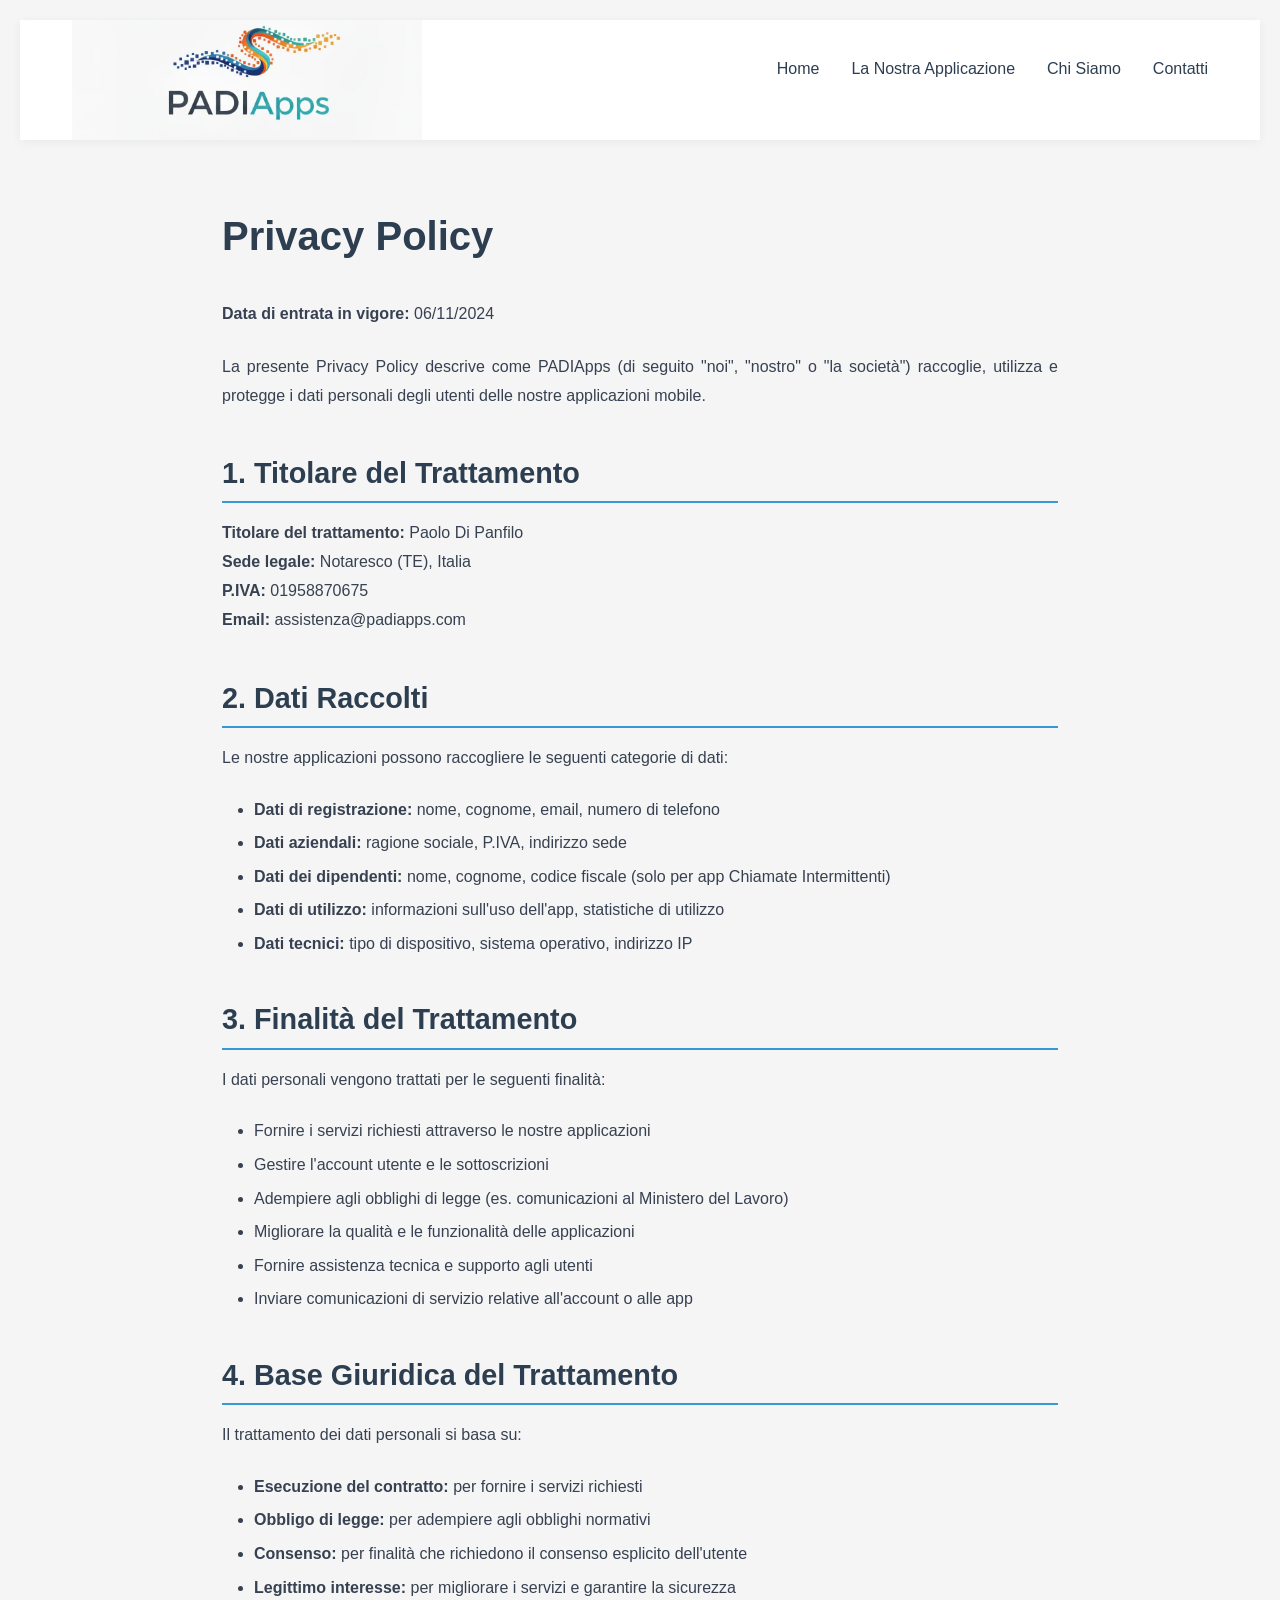
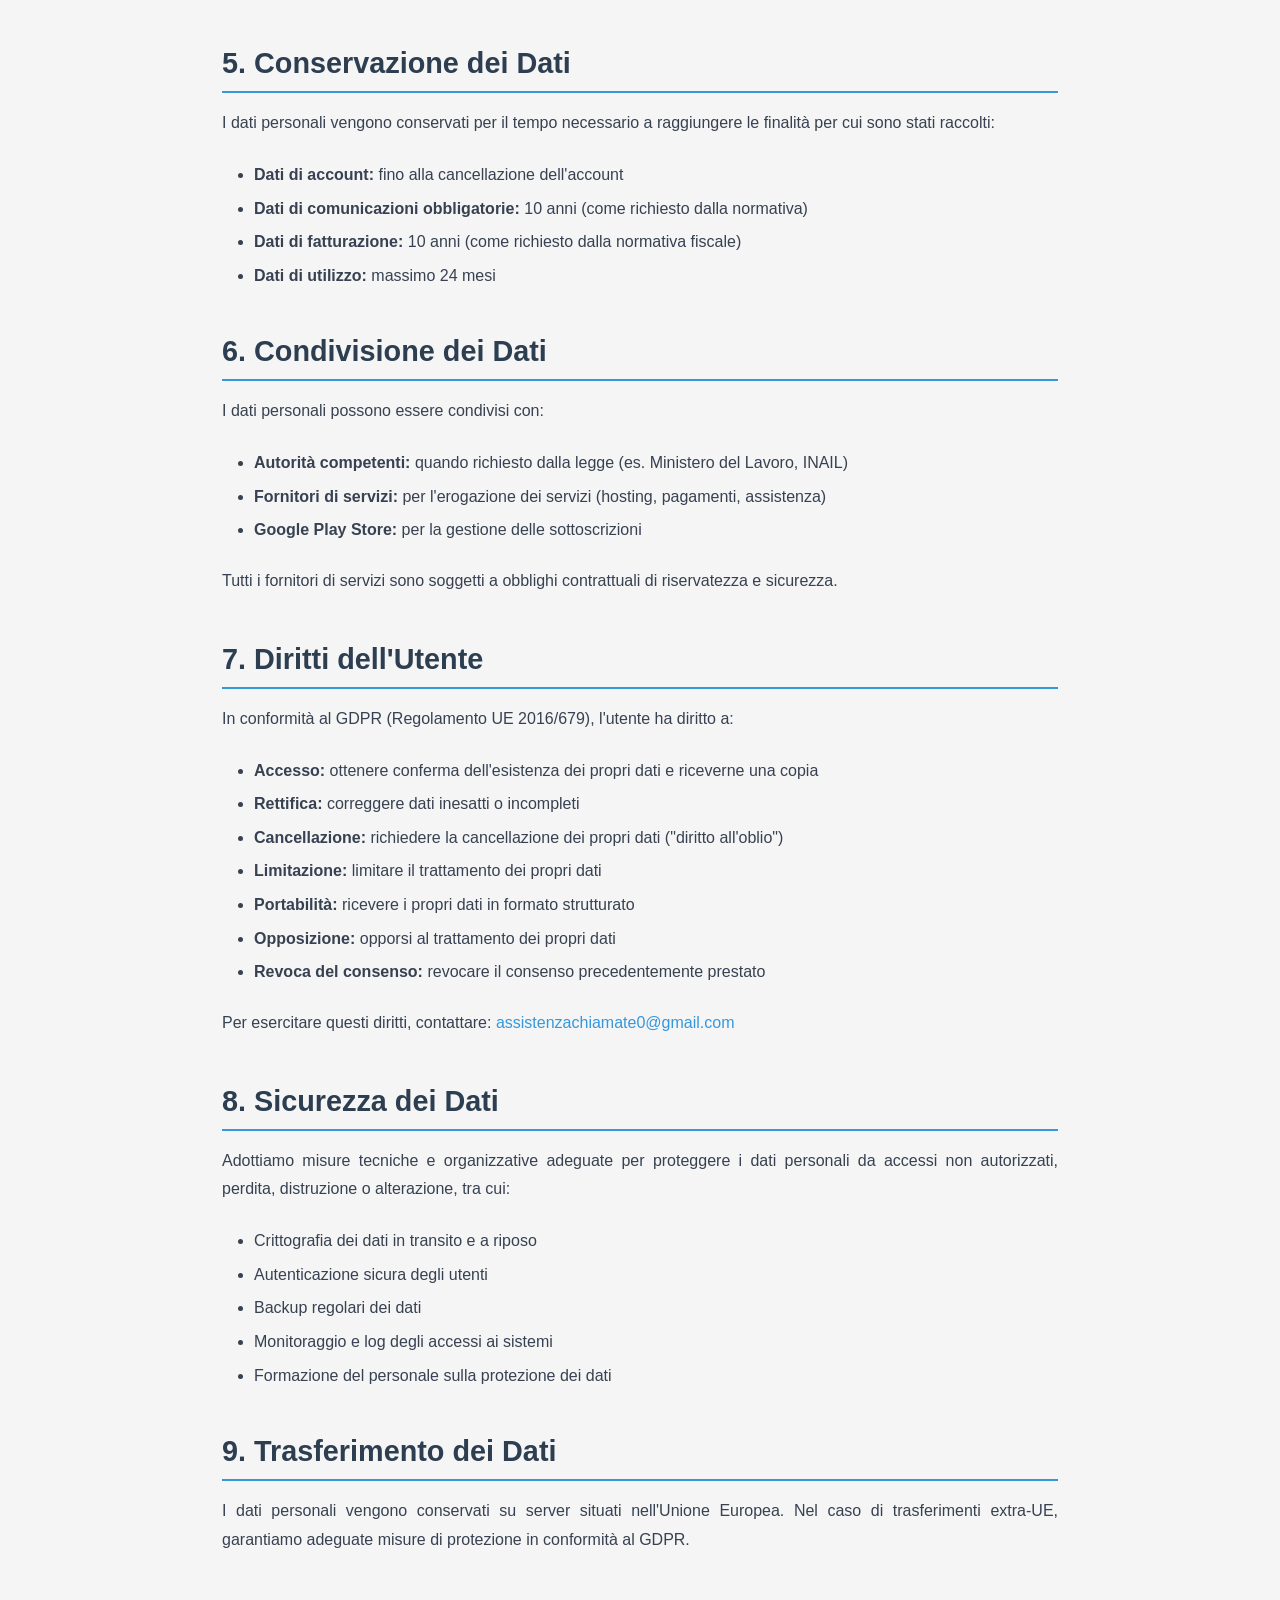
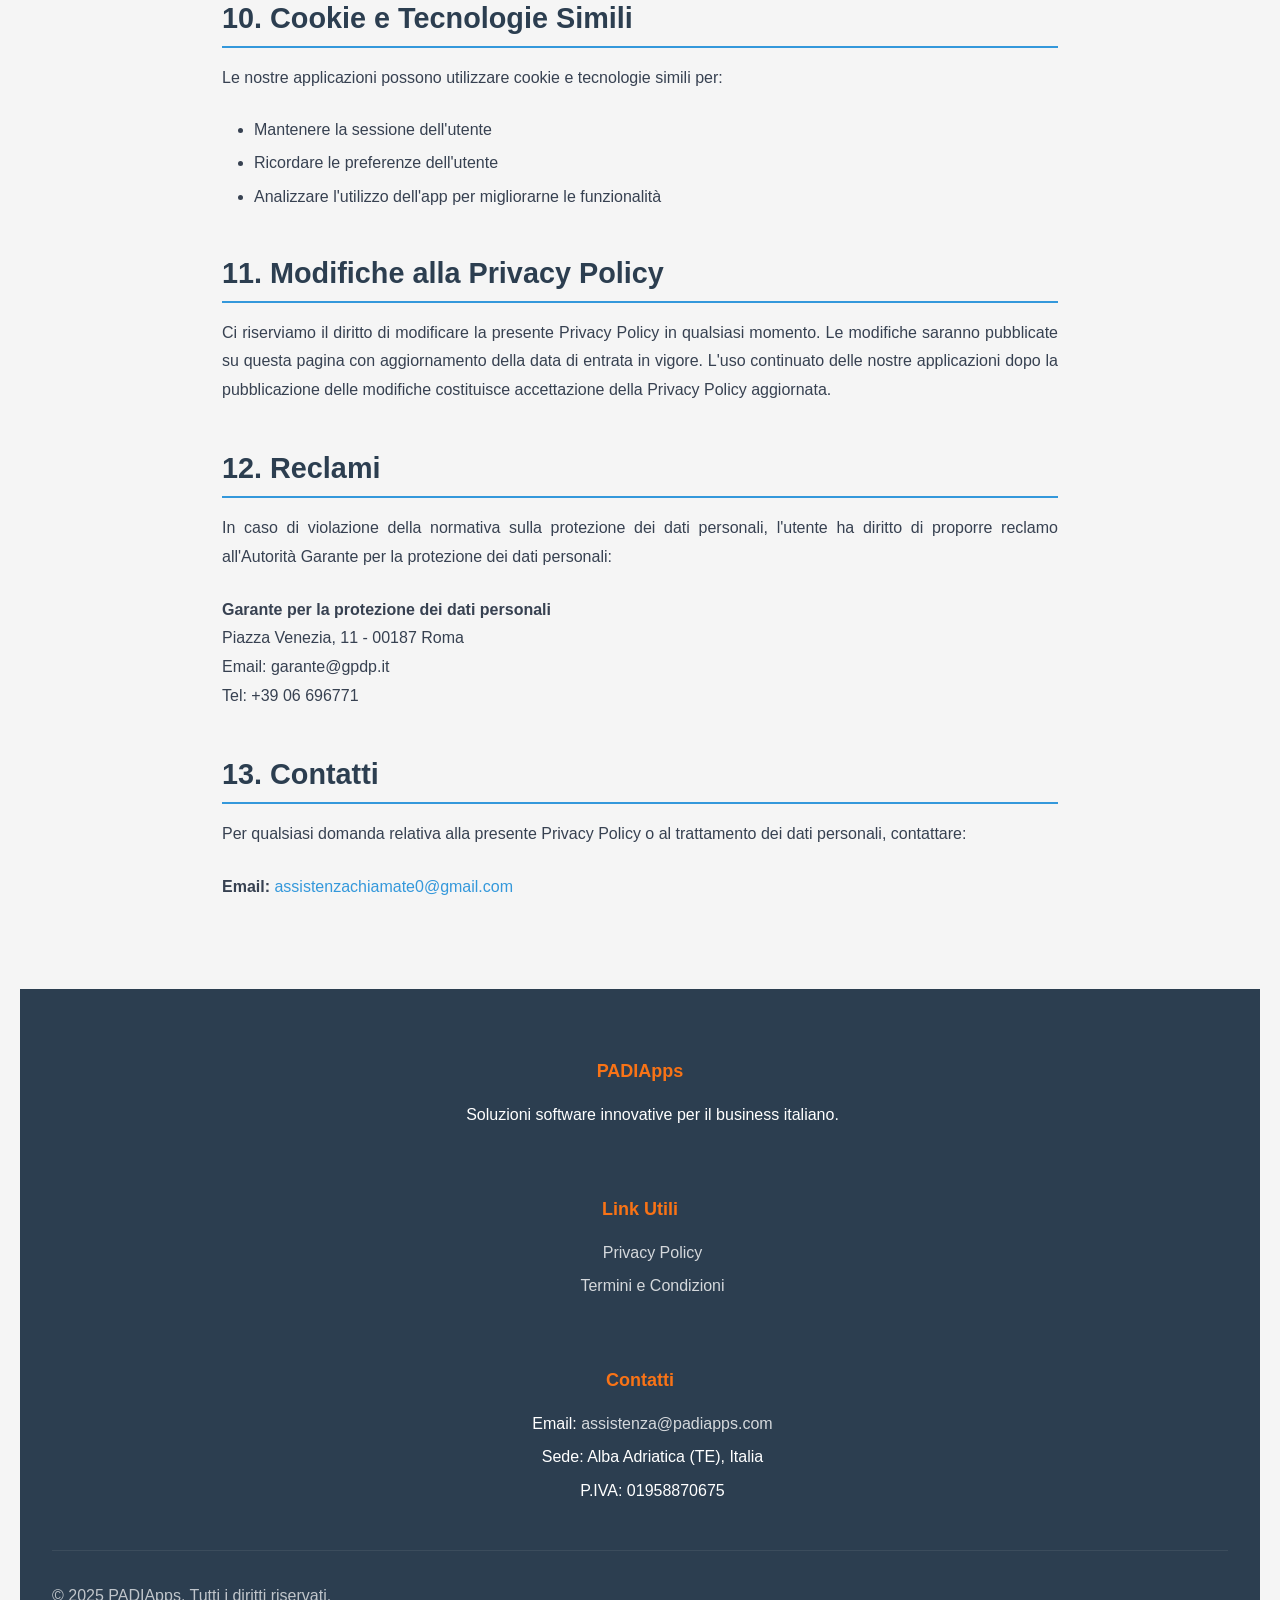
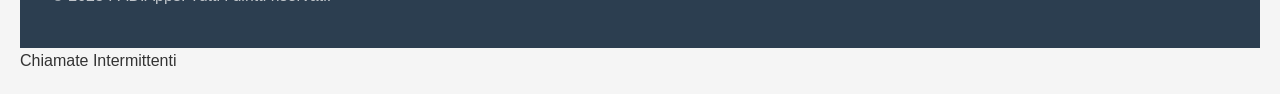
==== commit eb6ede36: "Update index.html" ====
--- a/index.html
+++ b/index.html
@@ -150,7 +150,9 @@
         <div class="footer-content">
             <div class="footer-section">
                 <h3>PADIApps</h3>
-                <p>Soluzioni software innovative per il business italiano.</p>
+                <ul>
+                    <li>Soluzioni software innovative per il business italiano.</li>
+                </ul>
             </div>
 
             <div class="footer-section">
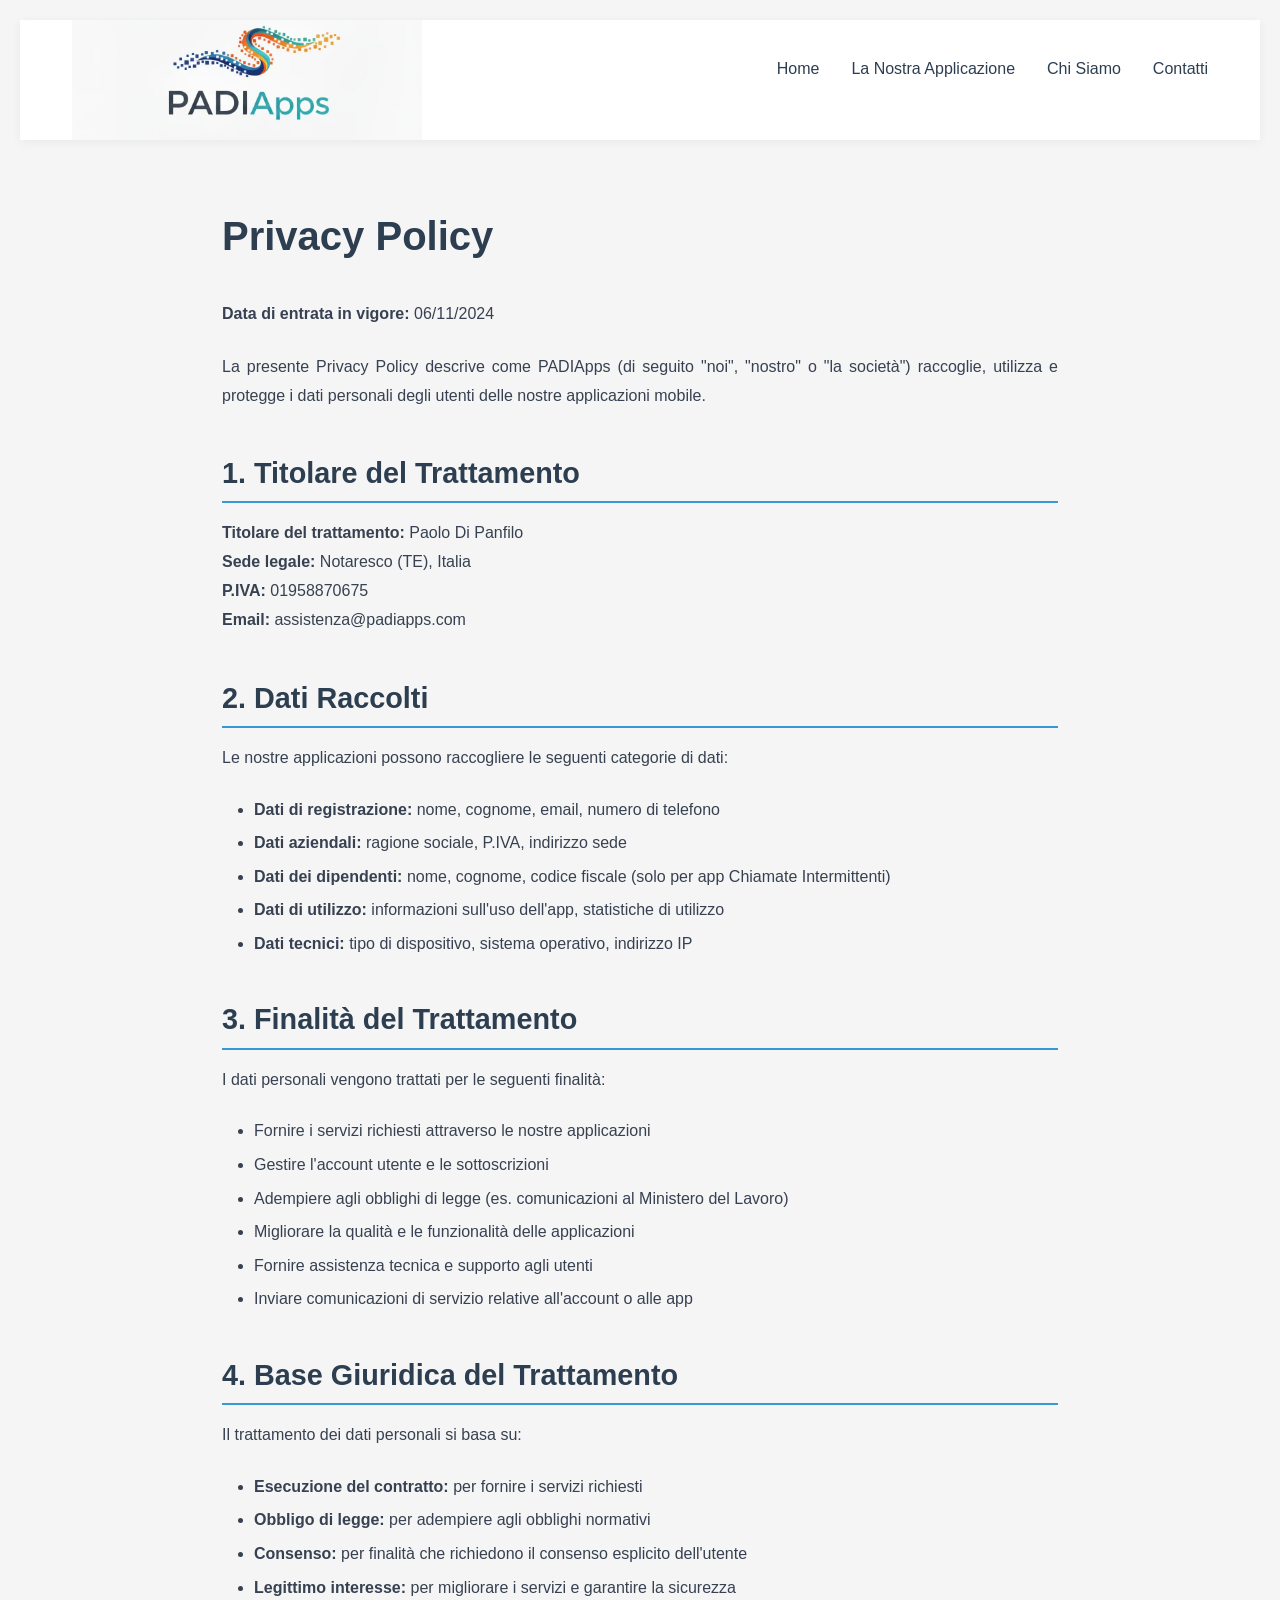
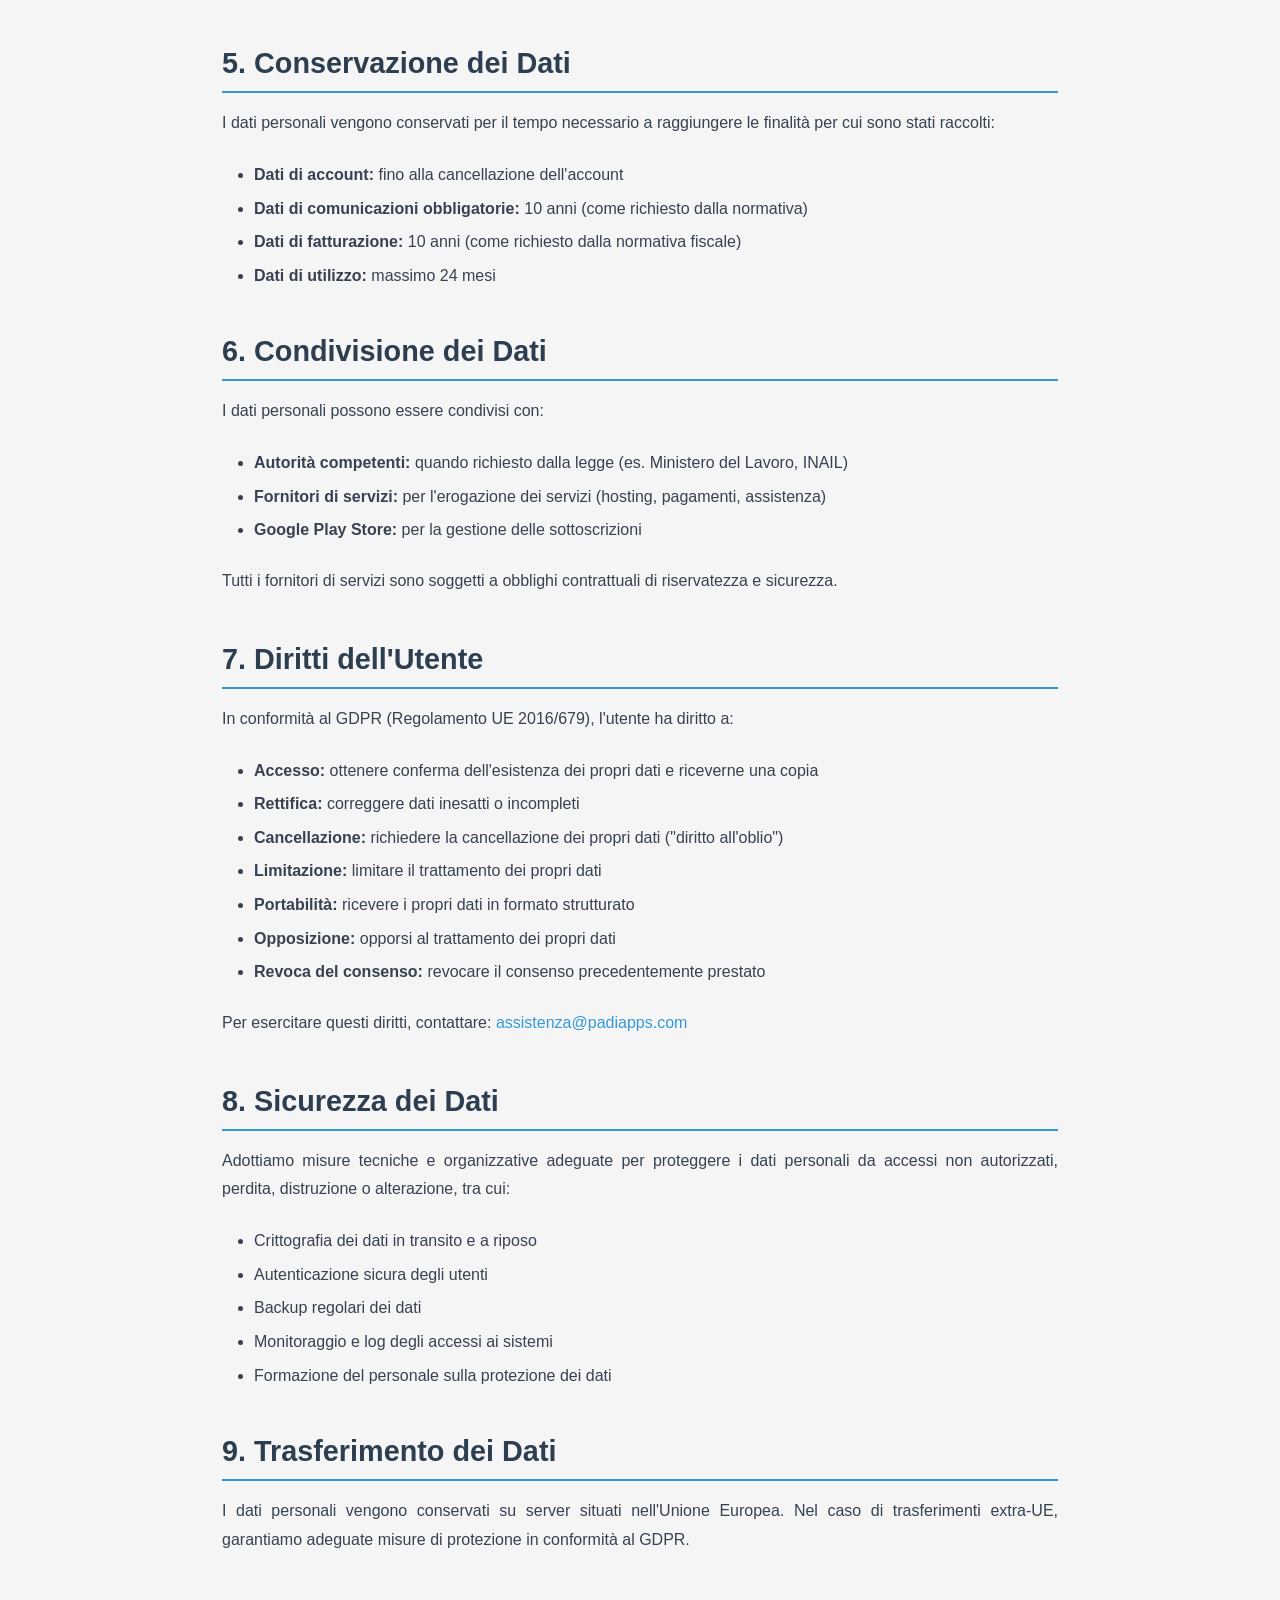
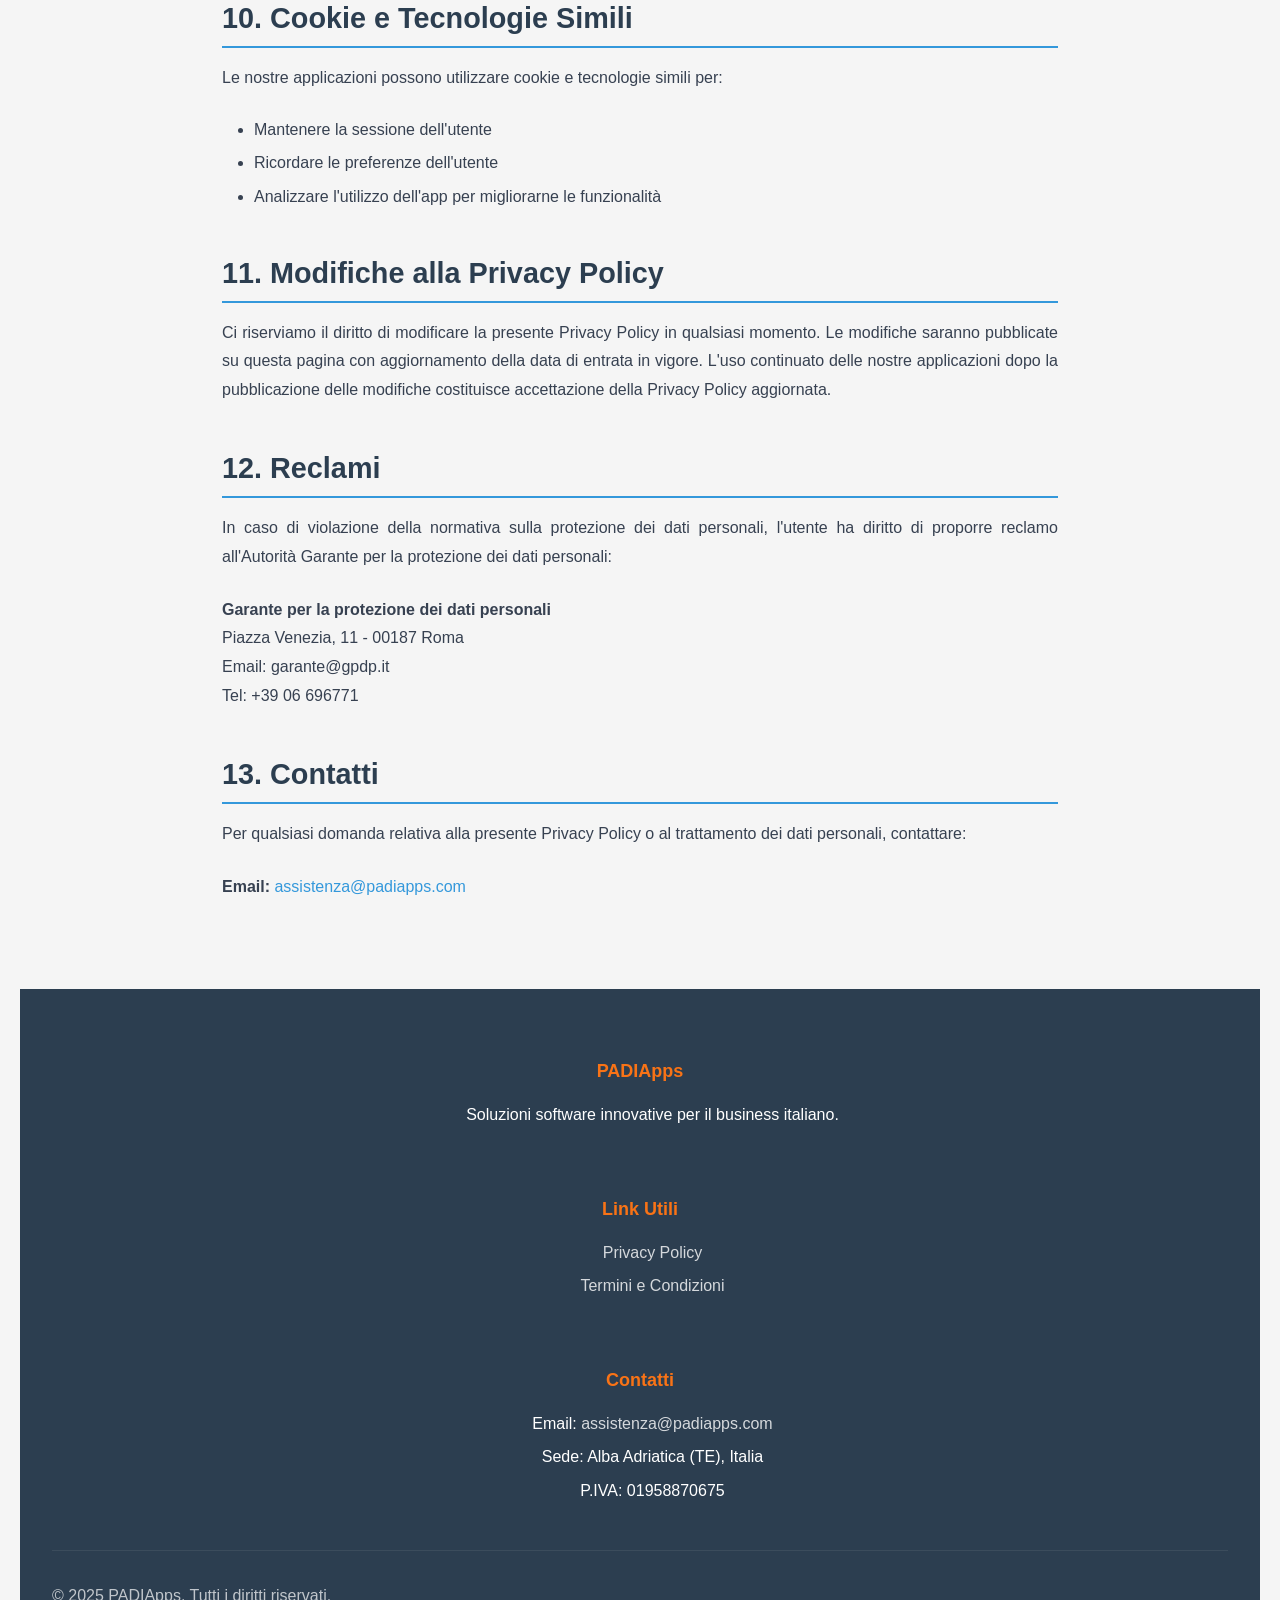
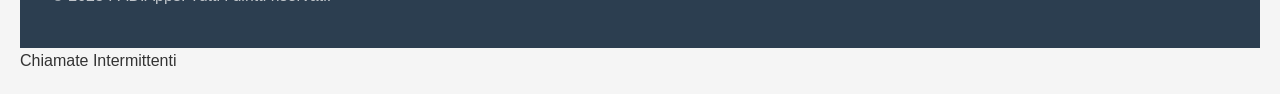
==== commit 4d21d968: "Update contact email in Privacy Policy" ====
--- a/index.html
+++ b/index.html
@@ -103,7 +103,7 @@
             <li><strong>Opposizione:</strong> opporsi al trattamento dei propri dati</li>
             <li><strong>Revoca del consenso:</strong> revocare il consenso precedentemente prestato</li>
         </ul>
-        <p>Per esercitare questi diritti, contattare: <a href="mailto:assistenzachiamate0@gmail.com">assistenzachiamate0@gmail.com</a></p>
+        <p>Per esercitare questi diritti, contattare: <a href="mailto:assistenza@padiapps.com">assistenza@padiapps.com</a></p>
 
         <h2>8. Sicurezza dei Dati</h2>
         <p>Adottiamo misure tecniche e organizzative adeguate per proteggere i dati personali da accessi non autorizzati, perdita, distruzione o alterazione, tra cui:</p>
@@ -141,7 +141,7 @@
         <h2>13. Contatti</h2>
         <p>Per qualsiasi domanda relativa alla presente Privacy Policy o al trattamento dei dati personali, contattare:</p>
         <p>
-            <strong>Email:</strong> <a href="mailto:assistenzachiamate0@gmail.com">assistenzachiamate0@gmail.com</a>
+            <strong>Email:</strong> <a href="mailto:assistenza@padiapps.com">assistenza@padiapps.com</a>
         </p>
     </div>
 
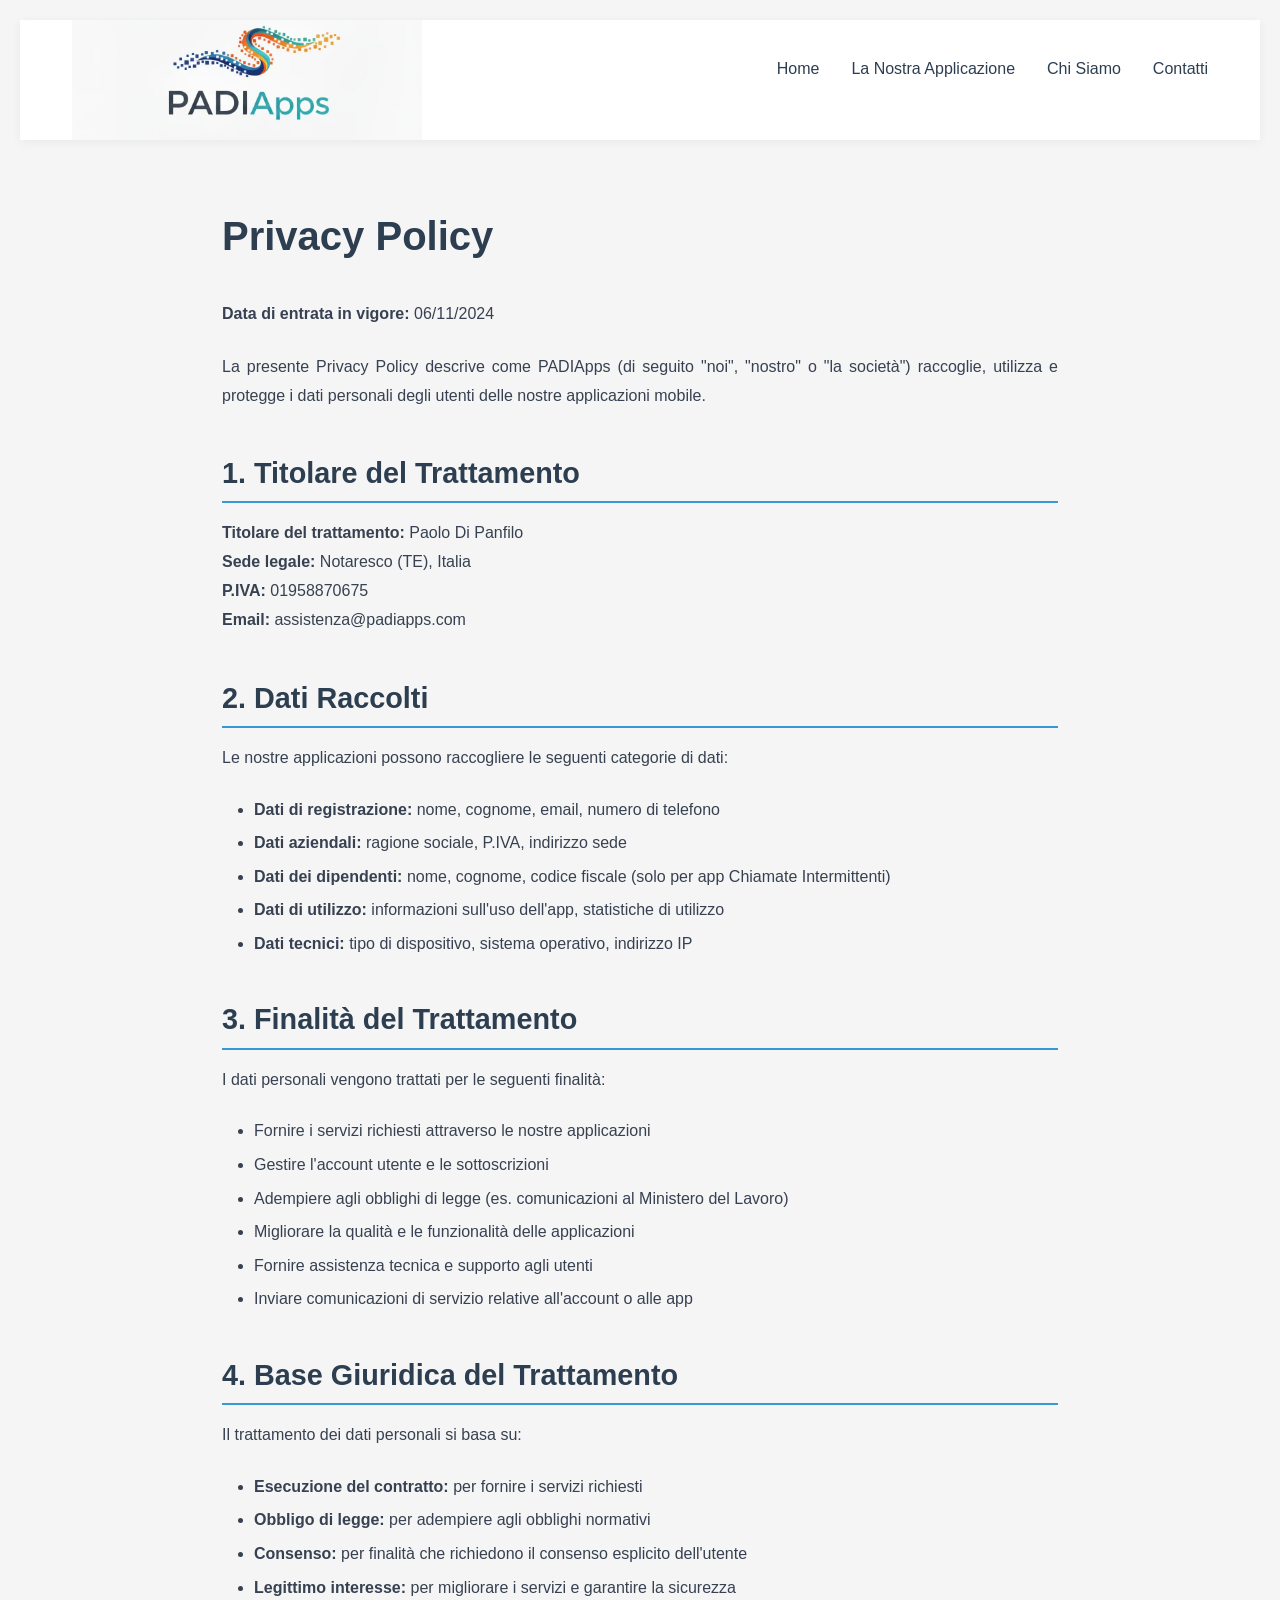
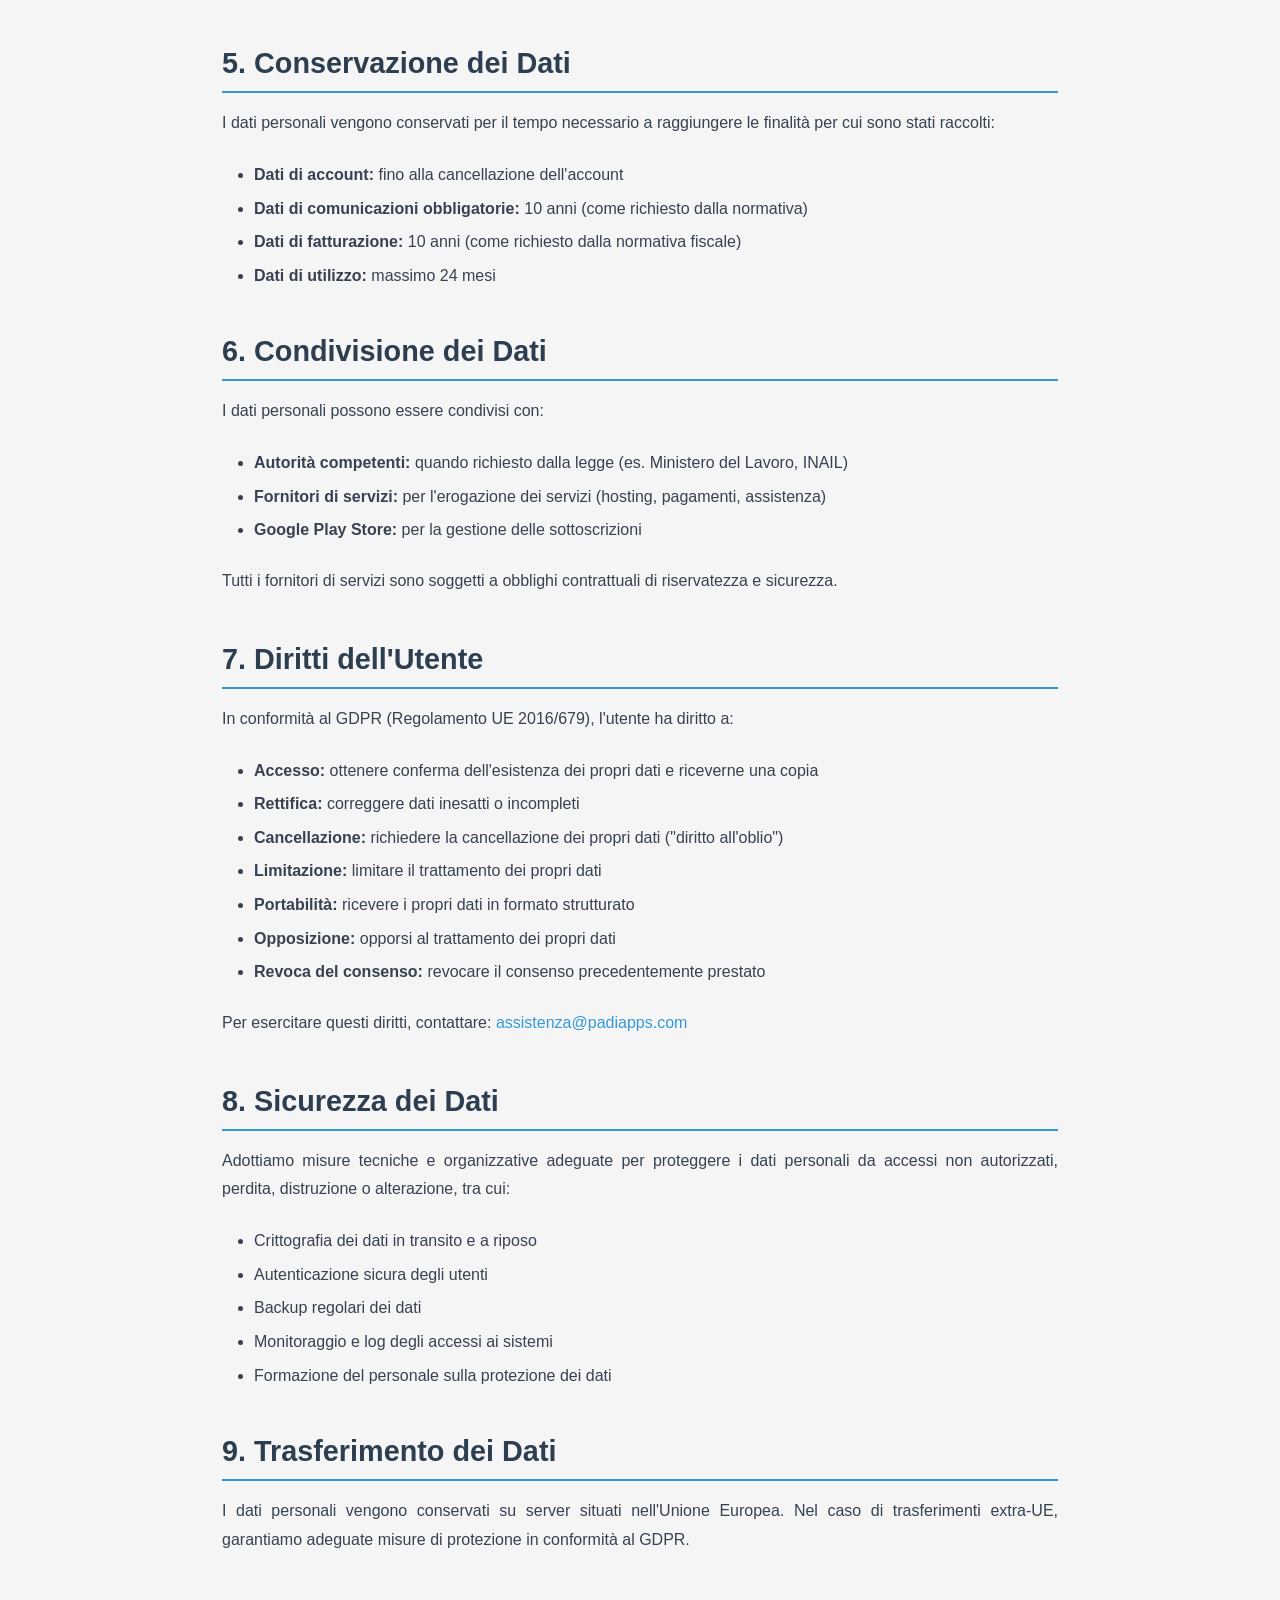
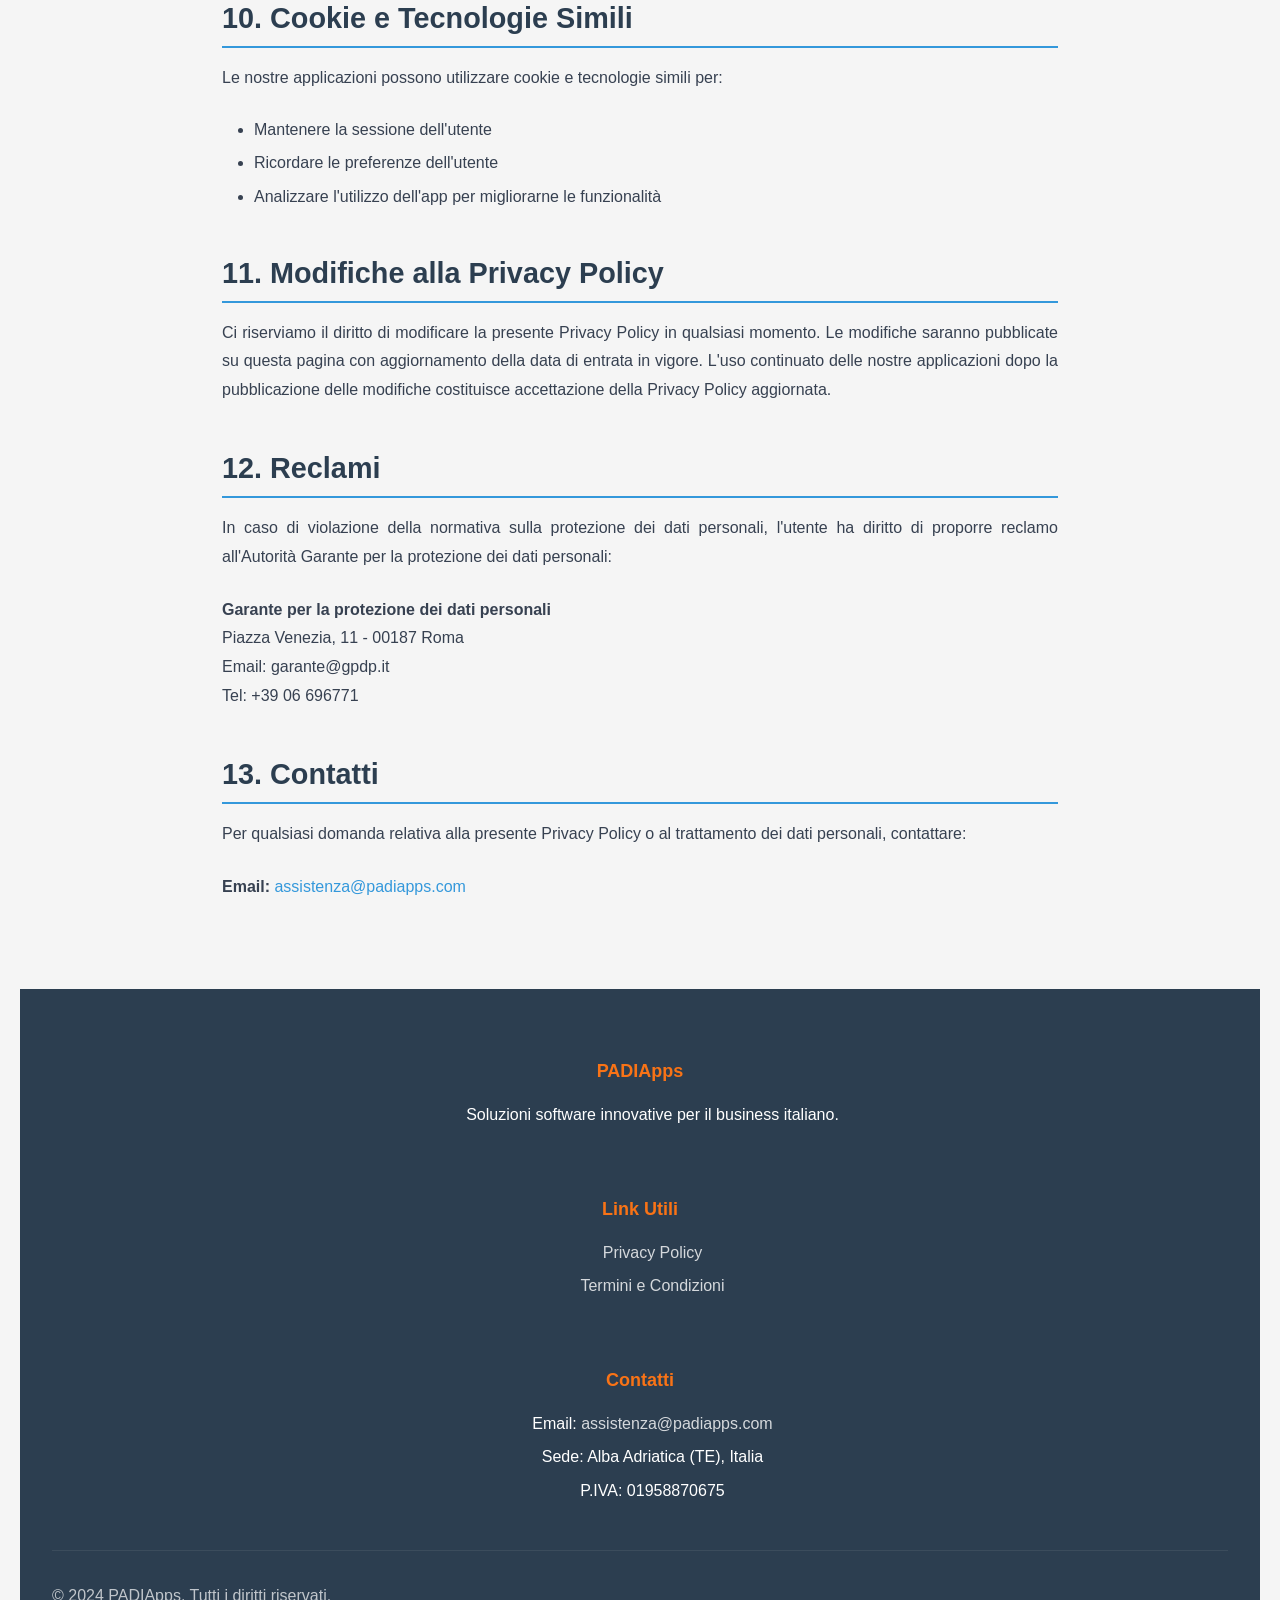
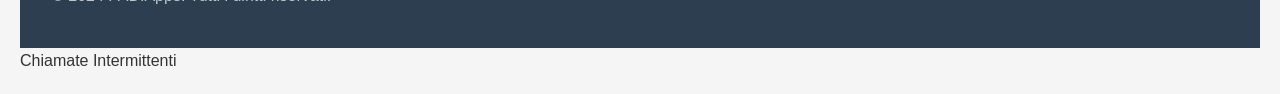
==== commit f7757134: "Update copyright year in footer" ====
--- a/index.html
+++ b/index.html
@@ -174,7 +174,7 @@
         </div>
 
         <div class="footer-bottom">
-            <p>&copy; 2025 PADIApps. Tutti i diritti riservati.</p>
+            <p>&copy; 2024 PADIApps. Tutti i diritti riservati.</p>
         </div>
     </footer>
 </body>
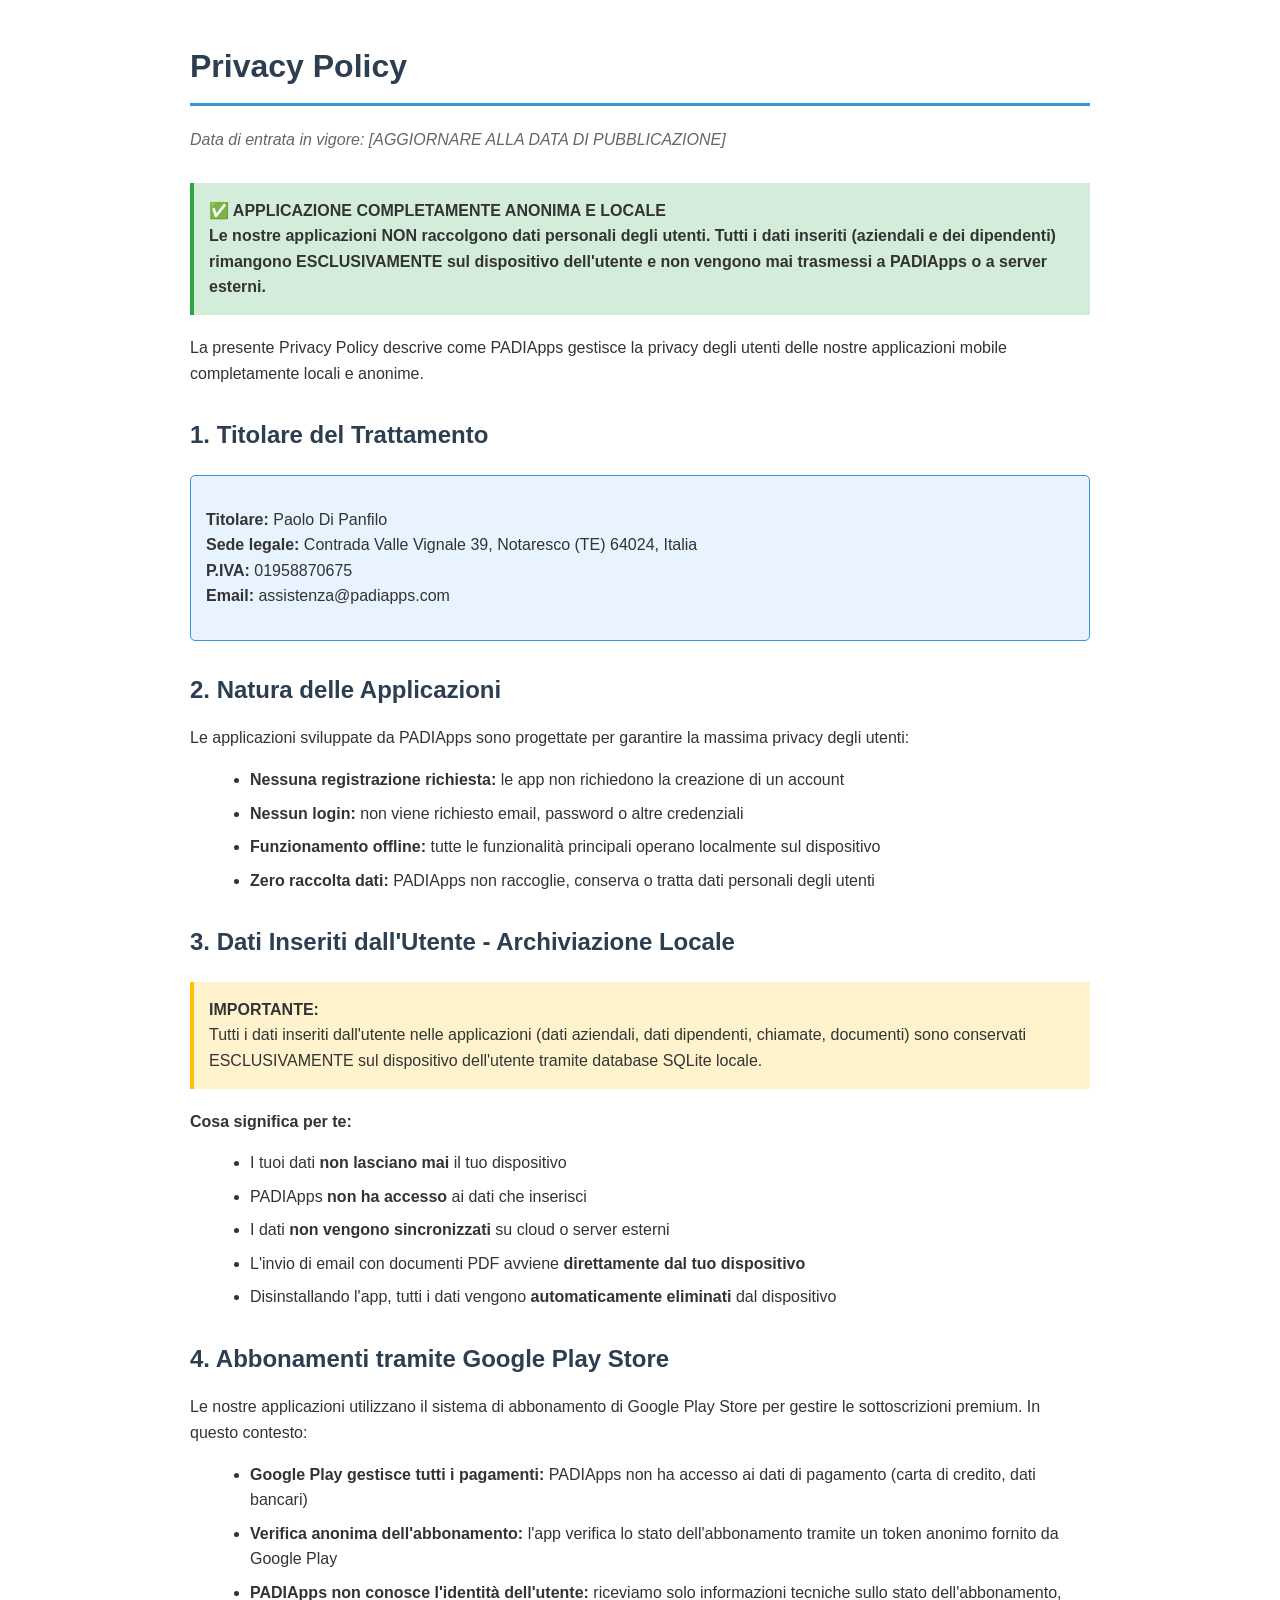
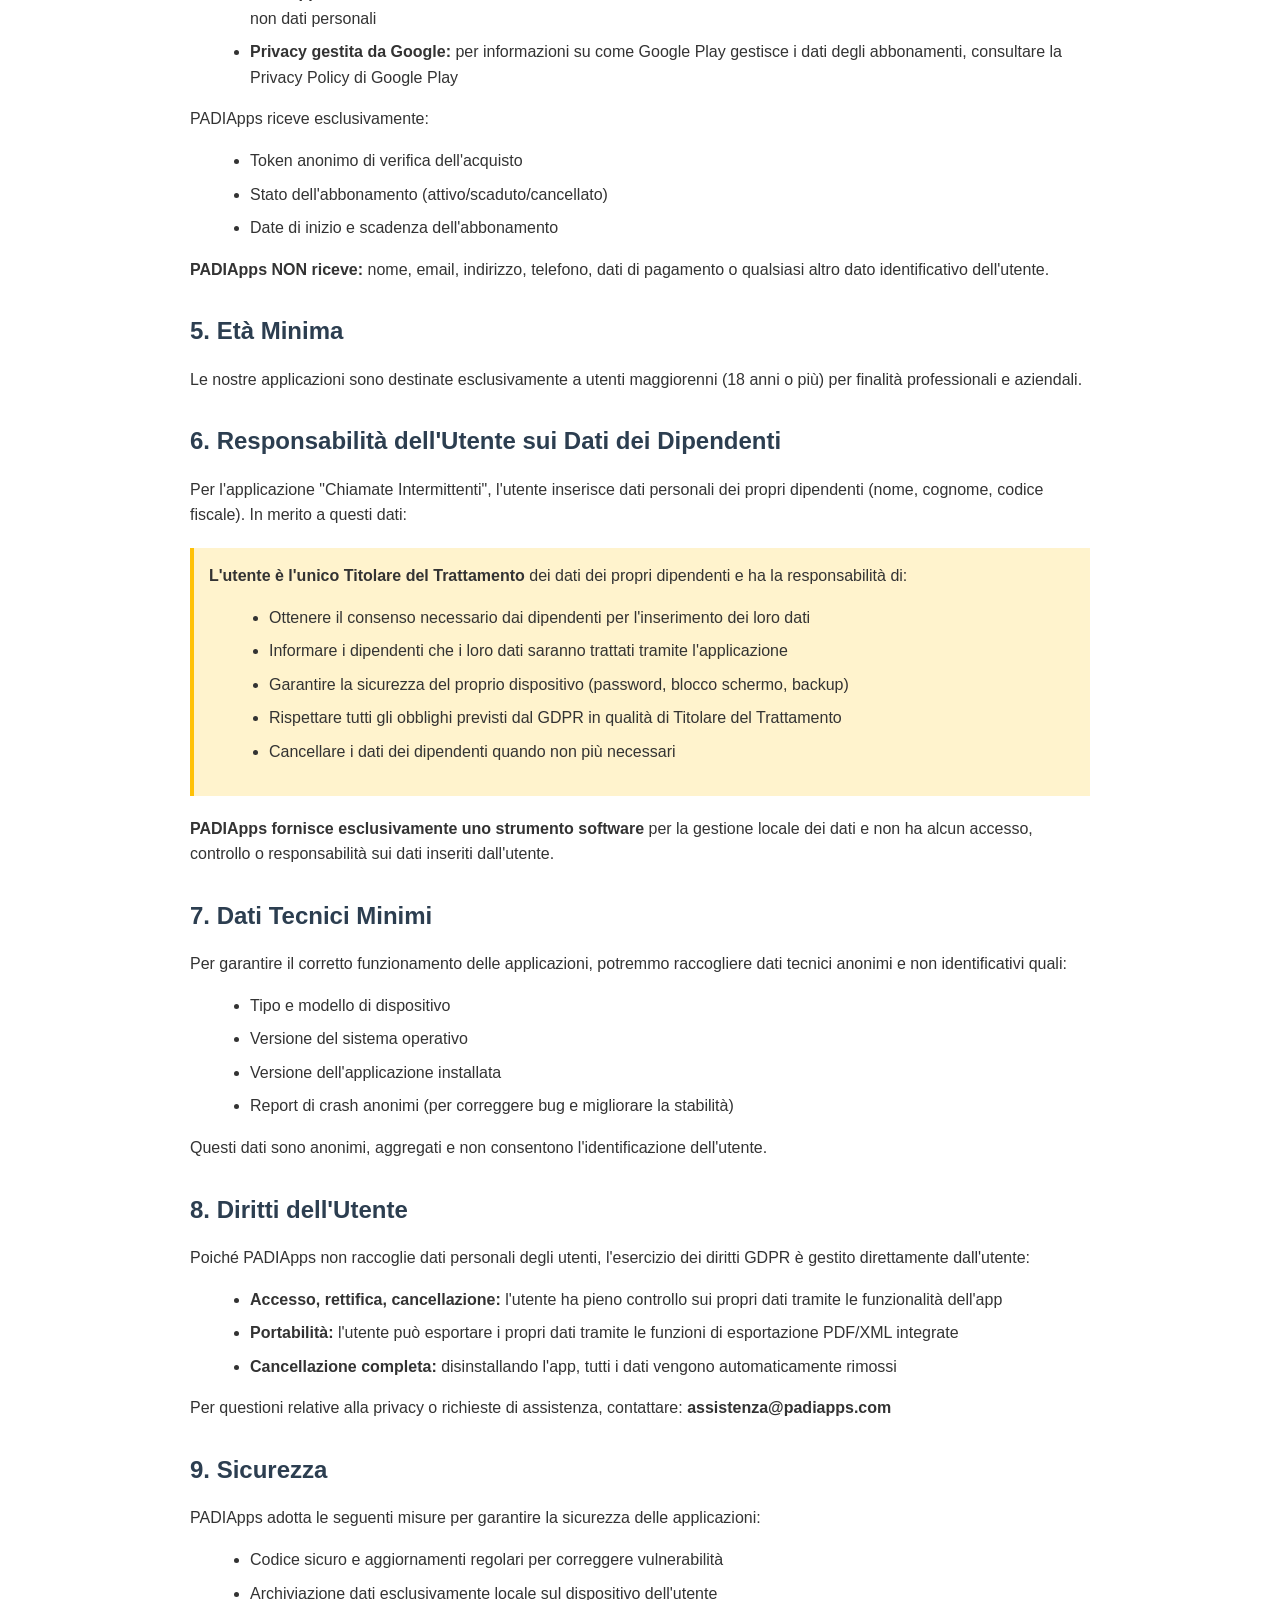
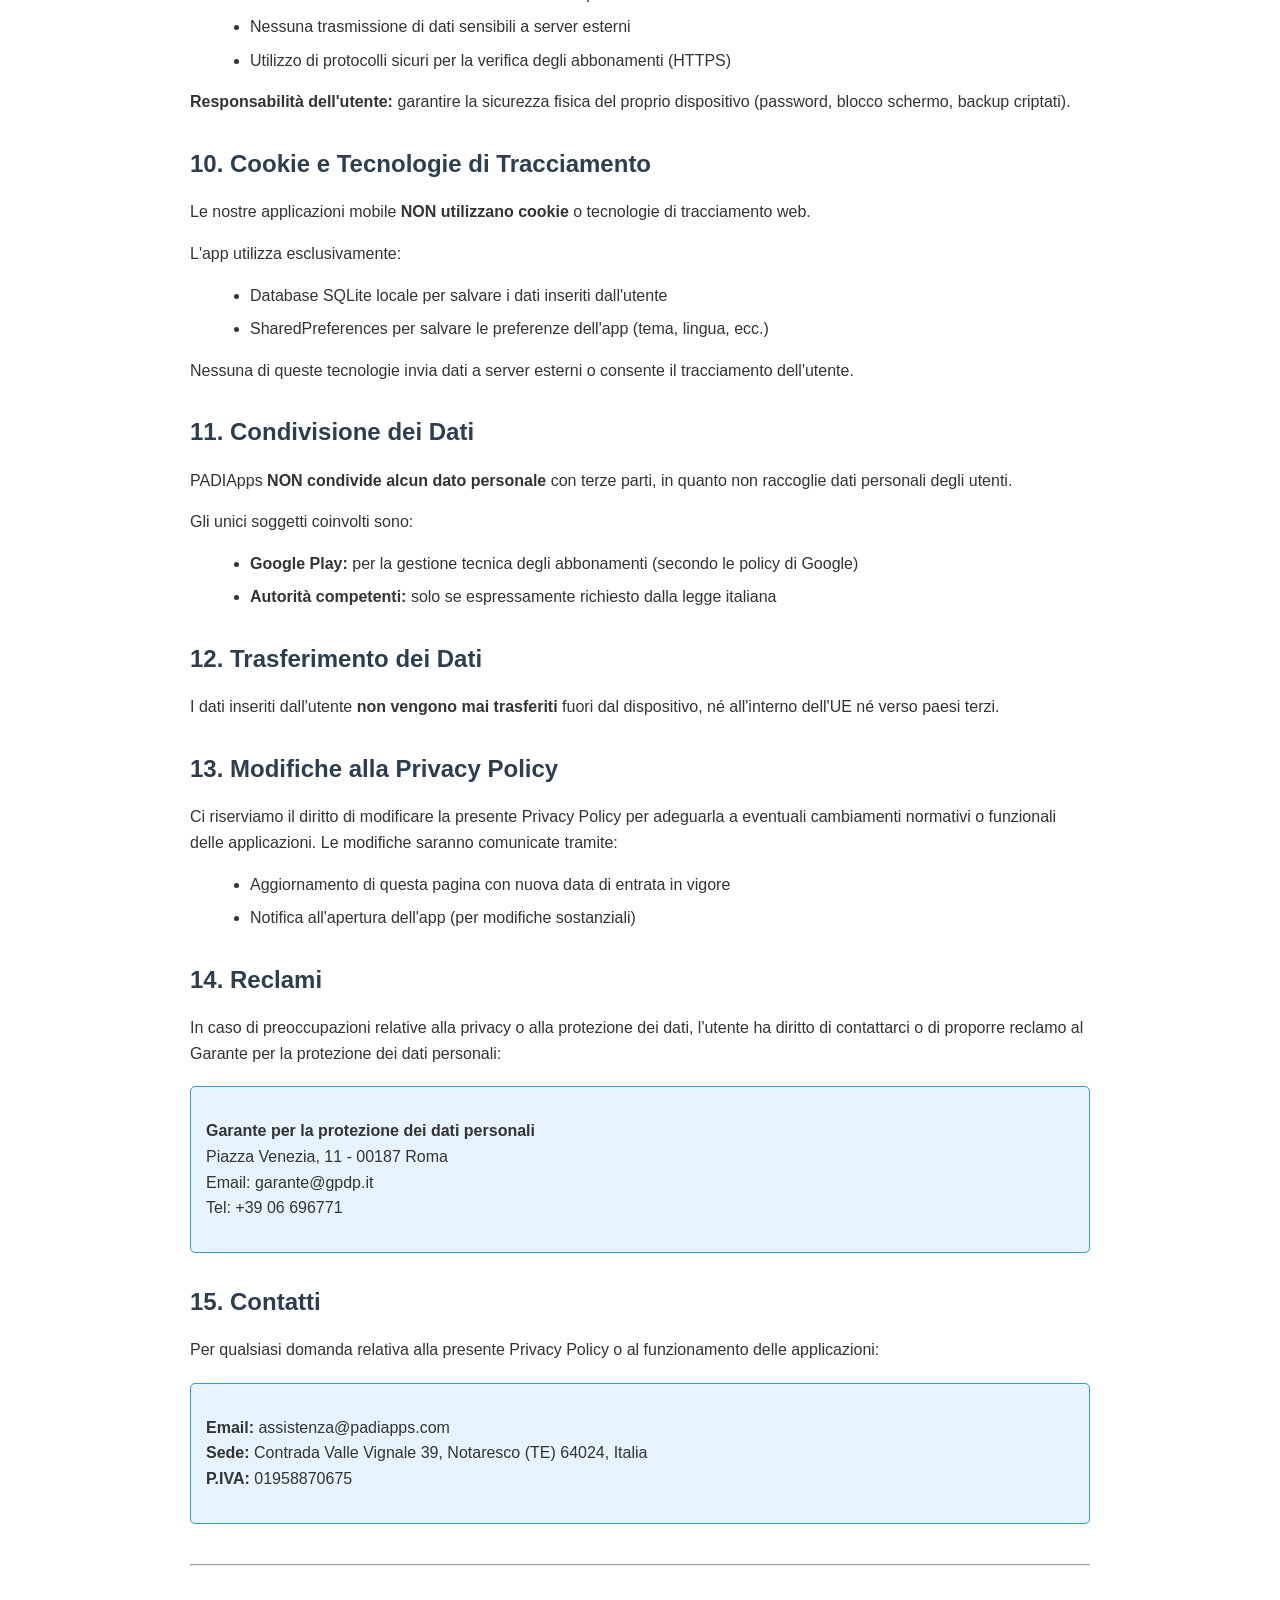
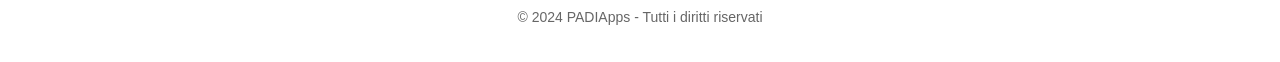
==== commit e797b433: "Update index.html" ====
--- a/index.html
+++ b/index.html
@@ -3,282 +3,223 @@
 <head>
     <meta charset="UTF-8">
     <meta name="viewport" content="width=device-width, initial-scale=1.0">
-    <title>Privacy Policy - Gestione <!DOCTYPE html>
-<html lang="it">
-<head>
-    <meta charset="UTF-8">
-    <meta name="viewport" content="width=device-width, initial-scale=1.0">
-    <meta name="description" content="Privacy Policy di PADIApps - Informativa sul trattamento dei dati personali">
     <title>Privacy Policy - PADIApps</title>
-    <link rel="stylesheet" href="style.css">
+    <style>
+        body {
+            font-family: -apple-system, BlinkMacSystemFont, 'Segoe UI', Roboto, 'Helvetica Neue', Arial, sans-serif;
+            line-height: 1.6;
+            max-width: 900px;
+            margin: 0 auto;
+            padding: 20px;
+            color: #333;
+        }
+        h1 {
+            color: #2c3e50;
+            border-bottom: 3px solid #3498db;
+            padding-bottom: 10px;
+        }
+        h2 {
+            color: #2c3e50;
+            margin-top: 30px;
+            margin-bottom: 15px;
+        }
+        .highlight {
+            background-color: #d4edda;
+            border-left: 4px solid #28a745;
+            padding: 15px;
+            margin: 20px 0;
+            font-weight: bold;
+        }
+        .important {
+            background-color: #fff3cd;
+            border-left: 4px solid #ffc107;
+            padding: 15px;
+            margin: 20px 0;
+        }
+        ul {
+            margin-left: 20px;
+        }
+        li {
+            margin-bottom: 8px;
+        }
+        .contact-box {
+            background-color: #e7f3ff;
+            border: 1px solid #3498db;
+            border-radius: 5px;
+            padding: 15px;
+            margin: 20px 0;
+        }
+        .last-updated {
+            font-style: italic;
+            color: #666;
+            margin-bottom: 30px;
+        }
+    </style>
 </head>
 <body>
-    <!-- Header -->
-    <header>
-        <nav>
-            <div class="logo">
-                <img src="padiapps_logo.png" alt="PADIApps Logo">
-            </div>
-            <ul class="nav-links">
-                <li><a href="index.html">Home</a></li>
-                <li><a href="index.html#apps">La Nostra Applicazione</a></li>
-                <li><a href="index.html#about">Chi Siamo</a></li>
-                <li><a href="index.html#contact">Contatti</a></li>
-            </ul>
-        </nav>
-    </header>
-
-    <!-- Content -->
-    <div class="content-page">
-        <h1>Privacy Policy</h1>
-        
-        <p><strong>Data di entrata in vigore:</strong> 06/11/2024</p>
-
-        <p>La presente Privacy Policy descrive come PADIApps (di seguito "noi", "nostro" o "la società") raccoglie, utilizza e protegge i dati personali degli utenti delle nostre applicazioni mobile.</p>
-
-        <h2>1. Titolare del Trattamento</h2>
-        <p>
-            <strong>Titolare del trattamento:</strong> Paolo Di Panfilo<br>
-            <strong>Sede legale:</strong> Notaresco (TE), Italia<br>
-            <strong>P.IVA:</strong> 01958870675<br>
-            <strong>Email:</strong> assistenza@padiapps.com
-        </p>
-
-        <h2>2. Dati Raccolti</h2>
-        <p>Le nostre applicazioni possono raccogliere le seguenti categorie di dati:</p>
+    <h1>Privacy Policy</h1>
+    <p class="last-updated">Data di entrata in vigore: [AGGIORNARE ALLA DATA DI PUBBLICAZIONE]</p>
+
+    <div class="highlight">
+        ✅ APPLICAZIONE COMPLETAMENTE ANONIMA E LOCALE<br>
+        Le nostre applicazioni NON raccolgono dati personali degli utenti. Tutti i dati inseriti (aziendali e dei dipendenti) rimangono ESCLUSIVAMENTE sul dispositivo dell'utente e non vengono mai trasmessi a PADIApps o a server esterni.
+    </div>
+
+    <p>La presente Privacy Policy descrive come PADIApps gestisce la privacy degli utenti delle nostre applicazioni mobile completamente locali e anonime.</p>
+
+    <h2>1. Titolare del Trattamento</h2>
+    <div class="contact-box">
+        <p><strong>Titolare:</strong> Paolo Di Panfilo<br>
+        <strong>Sede legale:</strong> Contrada Valle Vignale 39, Notaresco (TE) 64024, Italia<br>
+        <strong>P.IVA:</strong> 01958870675<br>
+        <strong>Email:</strong> assistenza@padiapps.com</p>
+    </div>
+
+    <h2>2. Natura delle Applicazioni</h2>
+    <p>Le applicazioni sviluppate da PADIApps sono progettate per garantire la massima privacy degli utenti:</p>
+    <ul>
+        <li><strong>Nessuna registrazione richiesta:</strong> le app non richiedono la creazione di un account</li>
+        <li><strong>Nessun login:</strong> non viene richiesto email, password o altre credenziali</li>
+        <li><strong>Funzionamento offline:</strong> tutte le funzionalità principali operano localmente sul dispositivo</li>
+        <li><strong>Zero raccolta dati:</strong> PADIApps non raccoglie, conserva o tratta dati personali degli utenti</li>
+    </ul>
+
+    <h2>3. Dati Inseriti dall'Utente - Archiviazione Locale</h2>
+    
+    <div class="important">
+        <strong>IMPORTANTE:</strong><br>
+        Tutti i dati inseriti dall'utente nelle applicazioni (dati aziendali, dati dipendenti, chiamate, documenti) sono conservati ESCLUSIVAMENTE sul dispositivo dell'utente tramite database SQLite locale.
+    </div>
+
+    <p><strong>Cosa significa per te:</strong></p>
+    <ul>
+        <li>I tuoi dati <strong>non lasciano mai</strong> il tuo dispositivo</li>
+        <li>PADIApps <strong>non ha accesso</strong> ai dati che inserisci</li>
+        <li>I dati <strong>non vengono sincronizzati</strong> su cloud o server esterni</li>
+        <li>L'invio di email con documenti PDF avviene <strong>direttamente dal tuo dispositivo</strong></li>
+        <li>Disinstallando l'app, tutti i dati vengono <strong>automaticamente eliminati</strong> dal dispositivo</li>
+    </ul>
+
+    <h2>4. Abbonamenti tramite Google Play Store</h2>
+    <p>Le nostre applicazioni utilizzano il sistema di abbonamento di Google Play Store per gestire le sottoscrizioni premium. In questo contesto:</p>
+    
+    <ul>
+        <li><strong>Google Play gestisce tutti i pagamenti:</strong> PADIApps non ha accesso ai dati di pagamento (carta di credito, dati bancari)</li>
+        <li><strong>Verifica anonima dell'abbonamento:</strong> l'app verifica lo stato dell'abbonamento tramite un token anonimo fornito da Google Play</li>
+        <li><strong>PADIApps non conosce l'identità dell'utente:</strong> riceviamo solo informazioni tecniche sullo stato dell'abbonamento, non dati personali</li>
+        <li><strong>Privacy gestita da Google:</strong> per informazioni su come Google Play gestisce i dati degli abbonamenti, consultare la Privacy Policy di Google Play</li>
+    </ul>
+
+    <p>PADIApps riceve esclusivamente:</p>
+    <ul>
+        <li>Token anonimo di verifica dell'acquisto</li>
+        <li>Stato dell'abbonamento (attivo/scaduto/cancellato)</li>
+        <li>Date di inizio e scadenza dell'abbonamento</li>
+    </ul>
+
+    <p><strong>PADIApps NON riceve:</strong> nome, email, indirizzo, telefono, dati di pagamento o qualsiasi altro dato identificativo dell'utente.</p>
+
+    <h2>5. Età Minima</h2>
+    <p>Le nostre applicazioni sono destinate esclusivamente a utenti maggiorenni (18 anni o più) per finalità professionali e aziendali.</p>
+
+    <h2>6. Responsabilità dell'Utente sui Dati dei Dipendenti</h2>
+    
+    <p>Per l'applicazione "Chiamate Intermittenti", l'utente inserisce dati personali dei propri dipendenti (nome, cognome, codice fiscale). In merito a questi dati:</p>
+
+    <div class="important">
+        <strong>L'utente è l'unico Titolare del Trattamento</strong> dei dati dei propri dipendenti e ha la responsabilità di:
         <ul>
-            <li><strong>Dati di registrazione:</strong> nome, cognome, email, numero di telefono</li>
-            <li><strong>Dati aziendali:</strong> ragione sociale, P.IVA, indirizzo sede</li>
-            <li><strong>Dati dei dipendenti:</strong> nome, cognome, codice fiscale (solo per app Chiamate Intermittenti)</li>
-            <li><strong>Dati di utilizzo:</strong> informazioni sull'uso dell'app, statistiche di utilizzo</li>
-            <li><strong>Dati tecnici:</strong> tipo di dispositivo, sistema operativo, indirizzo IP</li>
+            <li>Ottenere il consenso necessario dai dipendenti per l'inserimento dei loro dati</li>
+            <li>Informare i dipendenti che i loro dati saranno trattati tramite l'applicazione</li>
+            <li>Garantire la sicurezza del proprio dispositivo (password, blocco schermo, backup)</li>
+            <li>Rispettare tutti gli obblighi previsti dal GDPR in qualità di Titolare del Trattamento</li>
+            <li>Cancellare i dati dei dipendenti quando non più necessari</li>
         </ul>
-
-        <h2>3. Finalità del Trattamento</h2>
-        <p>I dati personali vengono trattati per le seguenti finalità:</p>
-        <ul>
-            <li>Fornire i servizi richiesti attraverso le nostre applicazioni</li>
-            <li>Gestire l'account utente e le sottoscrizioni</li>
-            <li>Adempiere agli obblighi di legge (es. comunicazioni al Ministero del Lavoro)</li>
-            <li>Migliorare la qualità e le funzionalità delle applicazioni</li>
-            <li>Fornire assistenza tecnica e supporto agli utenti</li>
-            <li>Inviare comunicazioni di servizio relative all'account o alle app</li>
-        </ul>
-
-        <h2>4. Base Giuridica del Trattamento</h2>
-        <p>Il trattamento dei dati personali si basa su:</p>
-        <ul>
-            <li><strong>Esecuzione del contratto:</strong> per fornire i servizi richiesti</li>
-            <li><strong>Obbligo di legge:</strong> per adempiere agli obblighi normativi</li>
-            <li><strong>Consenso:</strong> per finalità che richiedono il consenso esplicito dell'utente</li>
-            <li><strong>Legittimo interesse:</strong> per migliorare i servizi e garantire la sicurezza</li>
-        </ul>
-
-        <h2>5. Conservazione dei Dati</h2>
-        <p>I dati personali vengono conservati per il tempo necessario a raggiungere le finalità per cui sono stati raccolti:</p>
-        <ul>
-            <li><strong>Dati di account:</strong> fino alla cancellazione dell'account</li>
-            <li><strong>Dati di comunicazioni obbligatorie:</strong> 10 anni (come richiesto dalla normativa)</li>
-            <li><strong>Dati di fatturazione:</strong> 10 anni (come richiesto dalla normativa fiscale)</li>
-            <li><strong>Dati di utilizzo:</strong> massimo 24 mesi</li>
-        </ul>
-
-        <h2>6. Condivisione dei Dati</h2>
-        <p>I dati personali possono essere condivisi con:</p>
-        <ul>
-            <li><strong>Autorità competenti:</strong> quando richiesto dalla legge (es. Ministero del Lavoro, INAIL)</li>
-            <li><strong>Fornitori di servizi:</strong> per l'erogazione dei servizi (hosting, pagamenti, assistenza)</li>
-            <li><strong>Google Play Store:</strong> per la gestione delle sottoscrizioni</li>
-        </ul>
-        <p>Tutti i fornitori di servizi sono soggetti a obblighi contrattuali di riservatezza e sicurezza.</p>
-
-        <h2>7. Diritti dell'Utente</h2>
-        <p>In conformità al GDPR (Regolamento UE 2016/679), l'utente ha diritto a:</p>
-        <ul>
-            <li><strong>Accesso:</strong> ottenere conferma dell'esistenza dei propri dati e riceverne una copia</li>
-            <li><strong>Rettifica:</strong> correggere dati inesatti o incompleti</li>
-            <li><strong>Cancellazione:</strong> richiedere la cancellazione dei propri dati ("diritto all'oblio")</li>
-            <li><strong>Limitazione:</strong> limitare il trattamento dei propri dati</li>
-            <li><strong>Portabilità:</strong> ricevere i propri dati in formato strutturato</li>
-            <li><strong>Opposizione:</strong> opporsi al trattamento dei propri dati</li>
-            <li><strong>Revoca del consenso:</strong> revocare il consenso precedentemente prestato</li>
-        </ul>
-        <p>Per esercitare questi diritti, contattare: <a href="mailto:assistenza@padiapps.com">assistenza@padiapps.com</a></p>
-
-        <h2>8. Sicurezza dei Dati</h2>
-        <p>Adottiamo misure tecniche e organizzative adeguate per proteggere i dati personali da accessi non autorizzati, perdita, distruzione o alterazione, tra cui:</p>
-        <ul>
-            <li>Crittografia dei dati in transito e a riposo</li>
-            <li>Autenticazione sicura degli utenti</li>
-            <li>Backup regolari dei dati</li>
-            <li>Monitoraggio e log degli accessi ai sistemi</li>
-            <li>Formazione del personale sulla protezione dei dati</li>
-        </ul>
-
-        <h2>9. Trasferimento dei Dati</h2>
-        <p>I dati personali vengono conservati su server situati nell'Unione Europea. Nel caso di trasferimenti extra-UE, garantiamo adeguate misure di protezione in conformità al GDPR.</p>
-
-        <h2>10. Cookie e Tecnologie Simili</h2>
-        <p>Le nostre applicazioni possono utilizzare cookie e tecnologie simili per:</p>
-        <ul>
-            <li>Mantenere la sessione dell'utente</li>
-            <li>Ricordare le preferenze dell'utente</li>
-            <li>Analizzare l'utilizzo dell'app per migliorarne le funzionalità</li>
-        </ul>
-
-        <h2>11. Modifiche alla Privacy Policy</h2>
-        <p>Ci riserviamo il diritto di modificare la presente Privacy Policy in qualsiasi momento. Le modifiche saranno pubblicate su questa pagina con aggiornamento della data di entrata in vigore. L'uso continuato delle nostre applicazioni dopo la pubblicazione delle modifiche costituisce accettazione della Privacy Policy aggiornata.</p>
-
-        <h2>12. Reclami</h2>
-        <p>In caso di violazione della normativa sulla protezione dei dati personali, l'utente ha diritto di proporre reclamo all'Autorità Garante per la protezione dei dati personali:</p>
-        <p>
-            <strong>Garante per la protezione dei dati personali</strong><br>
-            Piazza Venezia, 11 - 00187 Roma<br>
-            Email: garante@gpdp.it<br>
-            Tel: +39 06 696771
-        </p>
-
-        <h2>13. Contatti</h2>
-        <p>Per qualsiasi domanda relativa alla presente Privacy Policy o al trattamento dei dati personali, contattare:</p>
-        <p>
-            <strong>Email:</strong> <a href="mailto:assistenza@padiapps.com">assistenza@padiapps.com</a>
-        </p>
-    </div>
-
-    <!-- Footer -->
-    <footer>
-        <div class="footer-content">
-            <div class="footer-section">
-                <h3>PADIApps</h3>
-                <ul>
-                    <li>Soluzioni software innovative per il business italiano.</li>
-                </ul>
-            </div>
-
-            <div class="footer-section">
-                <h3>Link Utili</h3>
-                <ul>
-                    <li><a href="https://pd15322.github.io/privacy-policy.html/" target="_blank">Privacy Policy</a></li>
-                    <li><a href="https://pd15322.github.io/Termini-e-Condizioni/" target="_blank">Termini e Condizioni</a></li>
-                </ul>
-            </div>
-
-            <div class="footer-section">
-                <h3>Contatti</h3>
-                <ul>
-                    <li>Email: <a href="mailto:assistenza@padiapps.com">assistenza@padiapps.com</a></li>
-                    <li>Sede: Alba Adriatica (TE), Italia</li>
-                    <li>P.IVA: 01958870675</li>
-                </ul>
-            </div>
-        </div>
-
-        <div class="footer-bottom">
-            <p>&copy; 2024 PADIApps. Tutti i diritti riservati.</p>
-        </div>
-    </footer>
+    </div>
+
+    <p><strong>PADIApps fornisce esclusivamente uno strumento software</strong> per la gestione locale dei dati e non ha alcun accesso, controllo o responsabilità sui dati inseriti dall'utente.</p>
+
+    <h2>7. Dati Tecnici Minimi</h2>
+    <p>Per garantire il corretto funzionamento delle applicazioni, potremmo raccogliere dati tecnici anonimi e non identificativi quali:</p>
+    <ul>
+        <li>Tipo e modello di dispositivo</li>
+        <li>Versione del sistema operativo</li>
+        <li>Versione dell'applicazione installata</li>
+        <li>Report di crash anonimi (per correggere bug e migliorare la stabilità)</li>
+    </ul>
+    <p>Questi dati sono anonimi, aggregati e non consentono l'identificazione dell'utente.</p>
+
+    <h2>8. Diritti dell'Utente</h2>
+    <p>Poiché PADIApps non raccoglie dati personali degli utenti, l'esercizio dei diritti GDPR è gestito direttamente dall'utente:</p>
+    <ul>
+        <li><strong>Accesso, rettifica, cancellazione:</strong> l'utente ha pieno controllo sui propri dati tramite le funzionalità dell'app</li>
+        <li><strong>Portabilità:</strong> l'utente può esportare i propri dati tramite le funzioni di esportazione PDF/XML integrate</li>
+        <li><strong>Cancellazione completa:</strong> disinstallando l'app, tutti i dati vengono automaticamente rimossi</li>
+    </ul>
+
+    <p>Per questioni relative alla privacy o richieste di assistenza, contattare: <strong>assistenza@padiapps.com</strong></p>
+
+    <h2>9. Sicurezza</h2>
+    <p>PADIApps adotta le seguenti misure per garantire la sicurezza delle applicazioni:</p>
+    <ul>
+        <li>Codice sicuro e aggiornamenti regolari per correggere vulnerabilità</li>
+        <li>Archiviazione dati esclusivamente locale sul dispositivo dell'utente</li>
+        <li>Nessuna trasmissione di dati sensibili a server esterni</li>
+        <li>Utilizzo di protocolli sicuri per la verifica degli abbonamenti (HTTPS)</li>
+    </ul>
+
+    <p><strong>Responsabilità dell'utente:</strong> garantire la sicurezza fisica del proprio dispositivo (password, blocco schermo, backup criptati).</p>
+
+    <h2>10. Cookie e Tecnologie di Tracciamento</h2>
+    <p>Le nostre applicazioni mobile <strong>NON utilizzano cookie</strong> o tecnologie di tracciamento web.</p>
+    
+    <p>L'app utilizza esclusivamente:</p>
+    <ul>
+        <li>Database SQLite locale per salvare i dati inseriti dall'utente</li>
+        <li>SharedPreferences per salvare le preferenze dell'app (tema, lingua, ecc.)</li>
+    </ul>
+
+    <p>Nessuna di queste tecnologie invia dati a server esterni o consente il tracciamento dell'utente.</p>
+
+    <h2>11. Condivisione dei Dati</h2>
+    <p>PADIApps <strong>NON condivide alcun dato personale</strong> con terze parti, in quanto non raccoglie dati personali degli utenti.</p>
+    
+    <p>Gli unici soggetti coinvolti sono:</p>
+    <ul>
+        <li><strong>Google Play:</strong> per la gestione tecnica degli abbonamenti (secondo le policy di Google)</li>
+        <li><strong>Autorità competenti:</strong> solo se espressamente richiesto dalla legge italiana</li>
+    </ul>
+
+    <h2>12. Trasferimento dei Dati</h2>
+    <p>I dati inseriti dall'utente <strong>non vengono mai trasferiti</strong> fuori dal dispositivo, né all'interno dell'UE né verso paesi terzi.</p>
+
+    <h2>13. Modifiche alla Privacy Policy</h2>
+    <p>Ci riserviamo il diritto di modificare la presente Privacy Policy per adeguarla a eventuali cambiamenti normativi o funzionali delle applicazioni. Le modifiche saranno comunicate tramite:</p>
+    <ul>
+        <li>Aggiornamento di questa pagina con nuova data di entrata in vigore</li>
+        <li>Notifica all'apertura dell'app (per modifiche sostanziali)</li>
+    </ul>
+
+    <h2>14. Reclami</h2>
+    <p>In caso di preoccupazioni relative alla privacy o alla protezione dei dati, l'utente ha diritto di contattarci o di proporre reclamo al Garante per la protezione dei dati personali:</p>
+    <div class="contact-box">
+        <p><strong>Garante per la protezione dei dati personali</strong><br>
+        Piazza Venezia, 11 - 00187 Roma<br>
+        Email: garante@gpdp.it<br>
+        Tel: +39 06 696771</p>
+    </div>
+
+    <h2>15. Contatti</h2>
+    <p>Per qualsiasi domanda relativa alla presente Privacy Policy o al funzionamento delle applicazioni:</p>
+    <div class="contact-box">
+        <p><strong>Email:</strong> assistenza@padiapps.com<br>
+        <strong>Sede:</strong> Contrada Valle Vignale 39, Notaresco (TE) 64024, Italia<br>
+        <strong>P.IVA:</strong> 01958870675</p>
+    </div>
+
+    <hr style="margin: 40px 0;">
+    <p style="text-align: center; color: #666; font-size: 14px;">
+        © 2024 PADIApps - Tutti i diritti riservati
+    </p>
 </body>
-</html>Chiamate Intermittenti</title>
-    <style>
-        * {
-            margin: 0;
-            padding: 0;
-            box-sizing: border-box;
-        }
-        
-        body {
-            font-family: -apple-system, BlinkMacSystemFont, 'Segoe UI', Roboto, Oxygen, Ubuntu, Cantarell, sans-serif;
-            line-height: 1.6;
-            color: #333;
-            background: #f5f5f5;
-            padding: 20px;
-        }
-        
-        .container {
-            max-width: 900px;
-            margin: 0 auto;
-            background: white;
-            padding: 40px;
-            border-radius: 10px;
-            box-shadow: 0 2px 10px rgba(0,0,0,0.1);
-        }
-        
-        h1 {
-            color: #2c3e50;
-            margin-bottom: 10px;
-            font-size: 32px;
-        }
-        
-        .subtitle {
-            color: #7f8c8d;
-            margin-bottom: 30px;
-            font-size: 14px;
-        }
-        
-        h2 {
-            color: #34495e;
-            margin-top: 30px;
-            margin-bottom: 15px;
-            font-size: 24px;
-            border-bottom: 2px solid #3498db;
-            padding-bottom: 5px;
-        }
-        
-        h3 {
-            color: #2c3e50;
-            margin-top: 20px;
-            margin-bottom: 10px;
-            font-size: 18px;
-        }
-        
-        p {
-            margin-bottom: 15px;
-            text-align: justify;
-        }
-        
-        ul {
-            margin-bottom: 15px;
-            margin-left: 25px;
-        }
-        
-        li {
-            margin-bottom: 8px;
-        }
-        
-        .info-box {
-            background: #ecf0f1;
-            padding: 20px;
-            border-radius: 5px;
-            margin: 20px 0;
-            border-left: 4px solid #3498db;
-        }
-        
-        .contact {
-            background: #e8f4f8;
-            padding: 20px;
-            border-radius: 5px;
-            margin-top: 30px;
-        }
-        
-        .contact strong {
-            color: #2980b9;
-        }
-        
-        a {
-            color: #3498db;
-            text-decoration: none;
-        }
-        
-        a:hover {
-            text-decoration: underline;
-        }
-        
-        .footer {
-            text-align: center;
-            margin-top: 40px;
-            padding-top: 20px;
-            border-top: 1px solid #ddd;
-            color: #7f8c8d;
-            font-size: 14px;
-        }
-   
+</html>
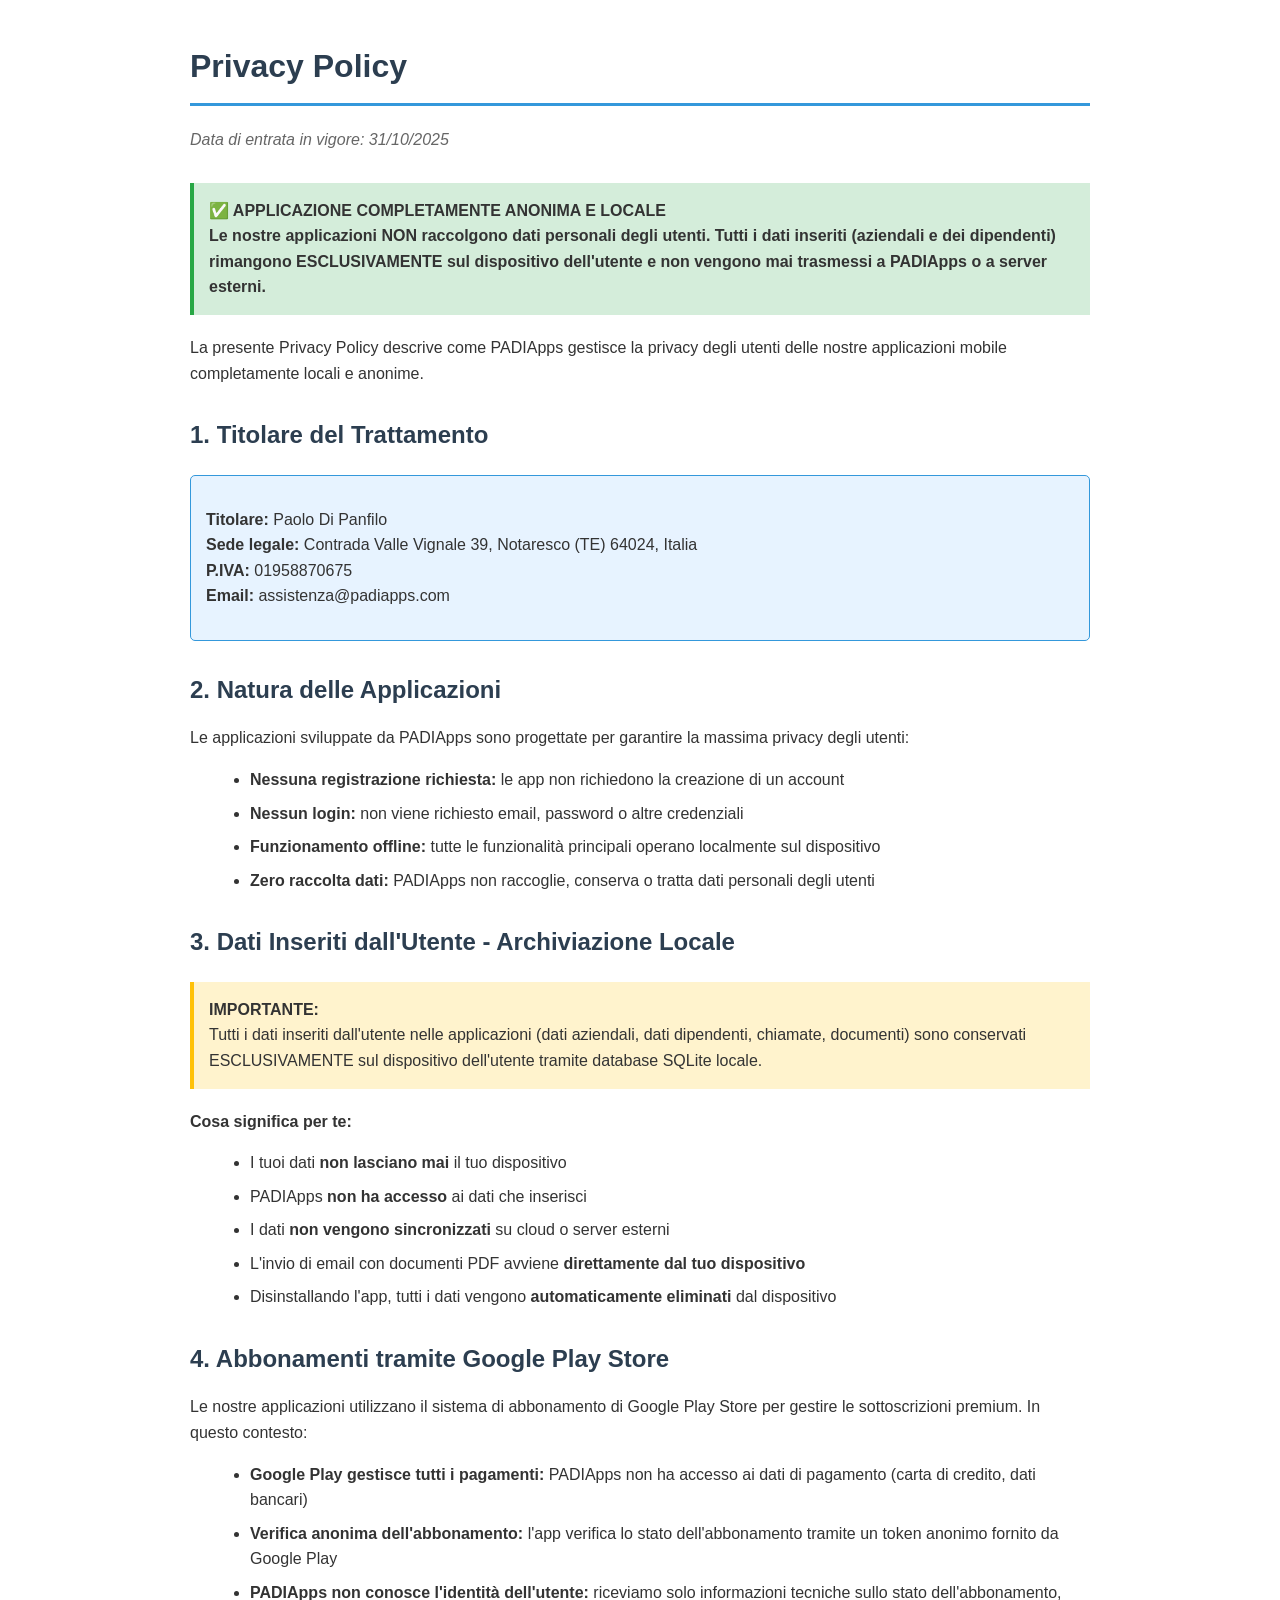
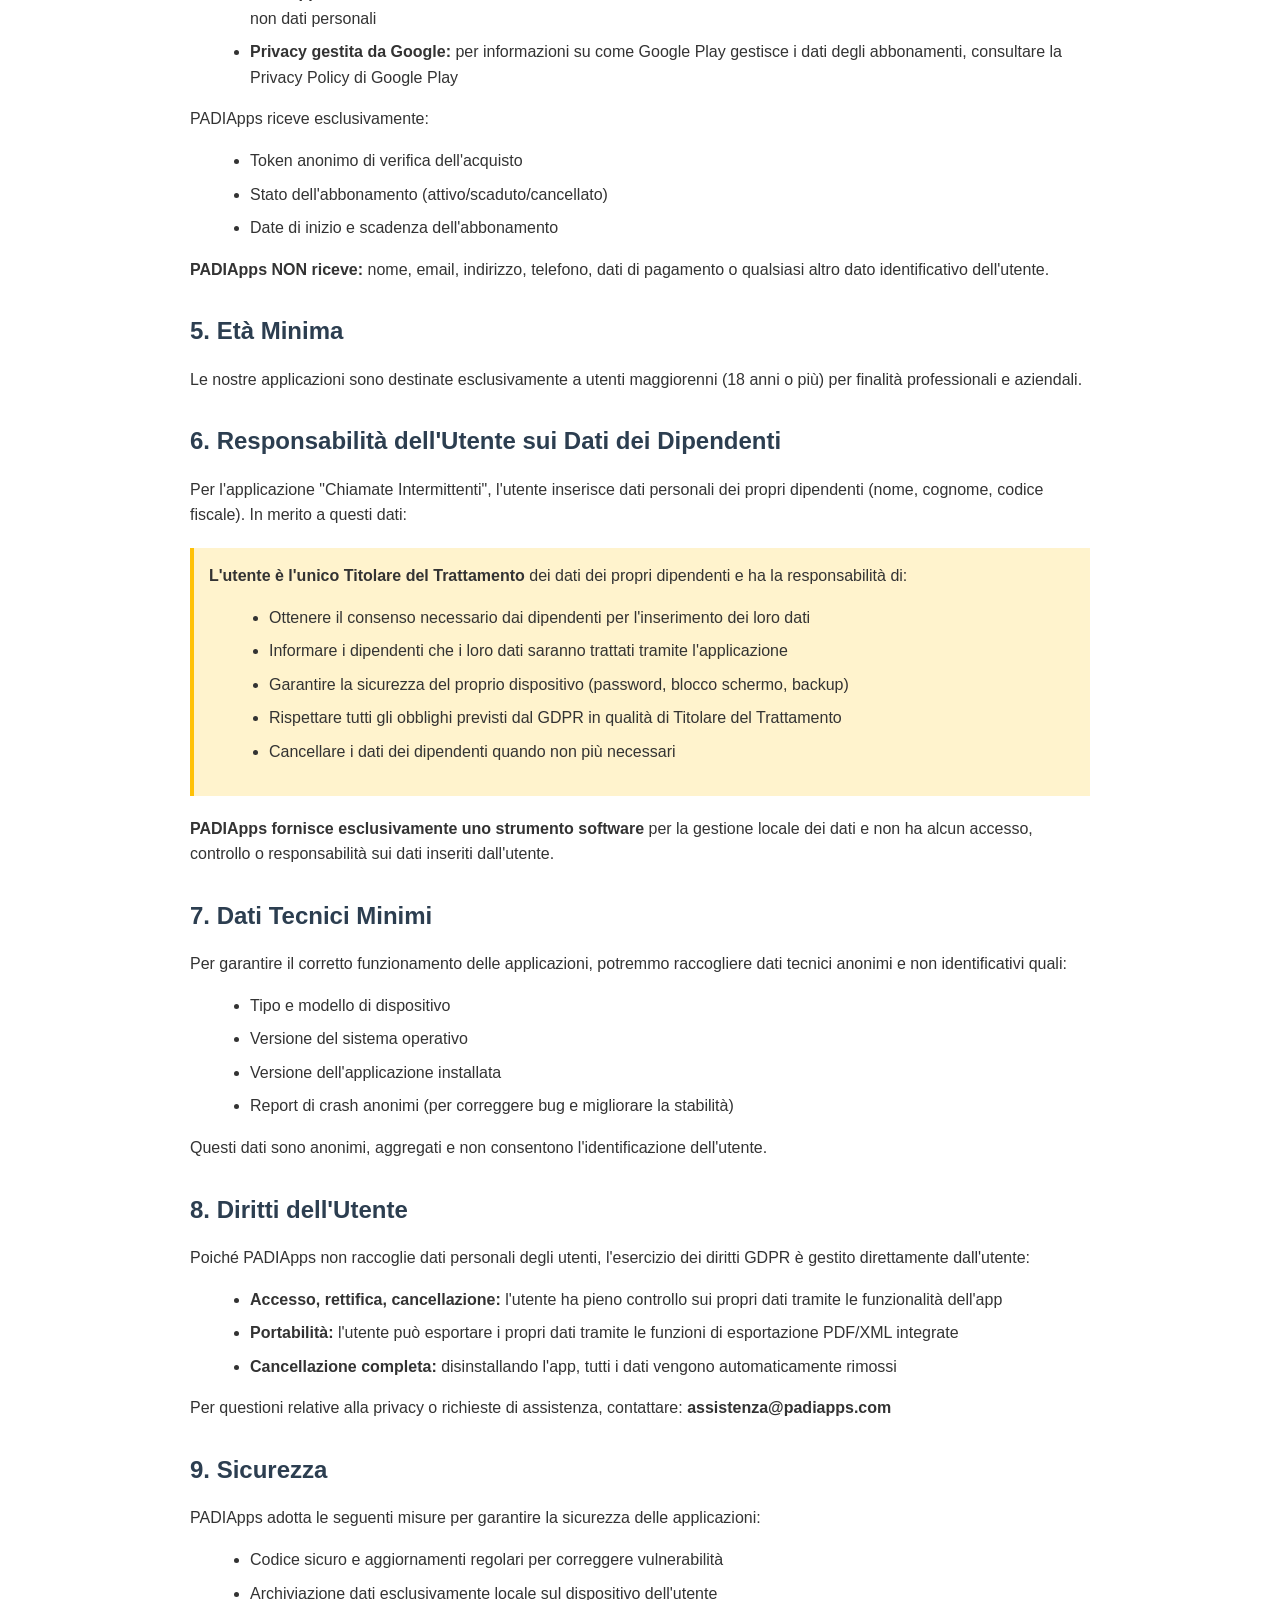
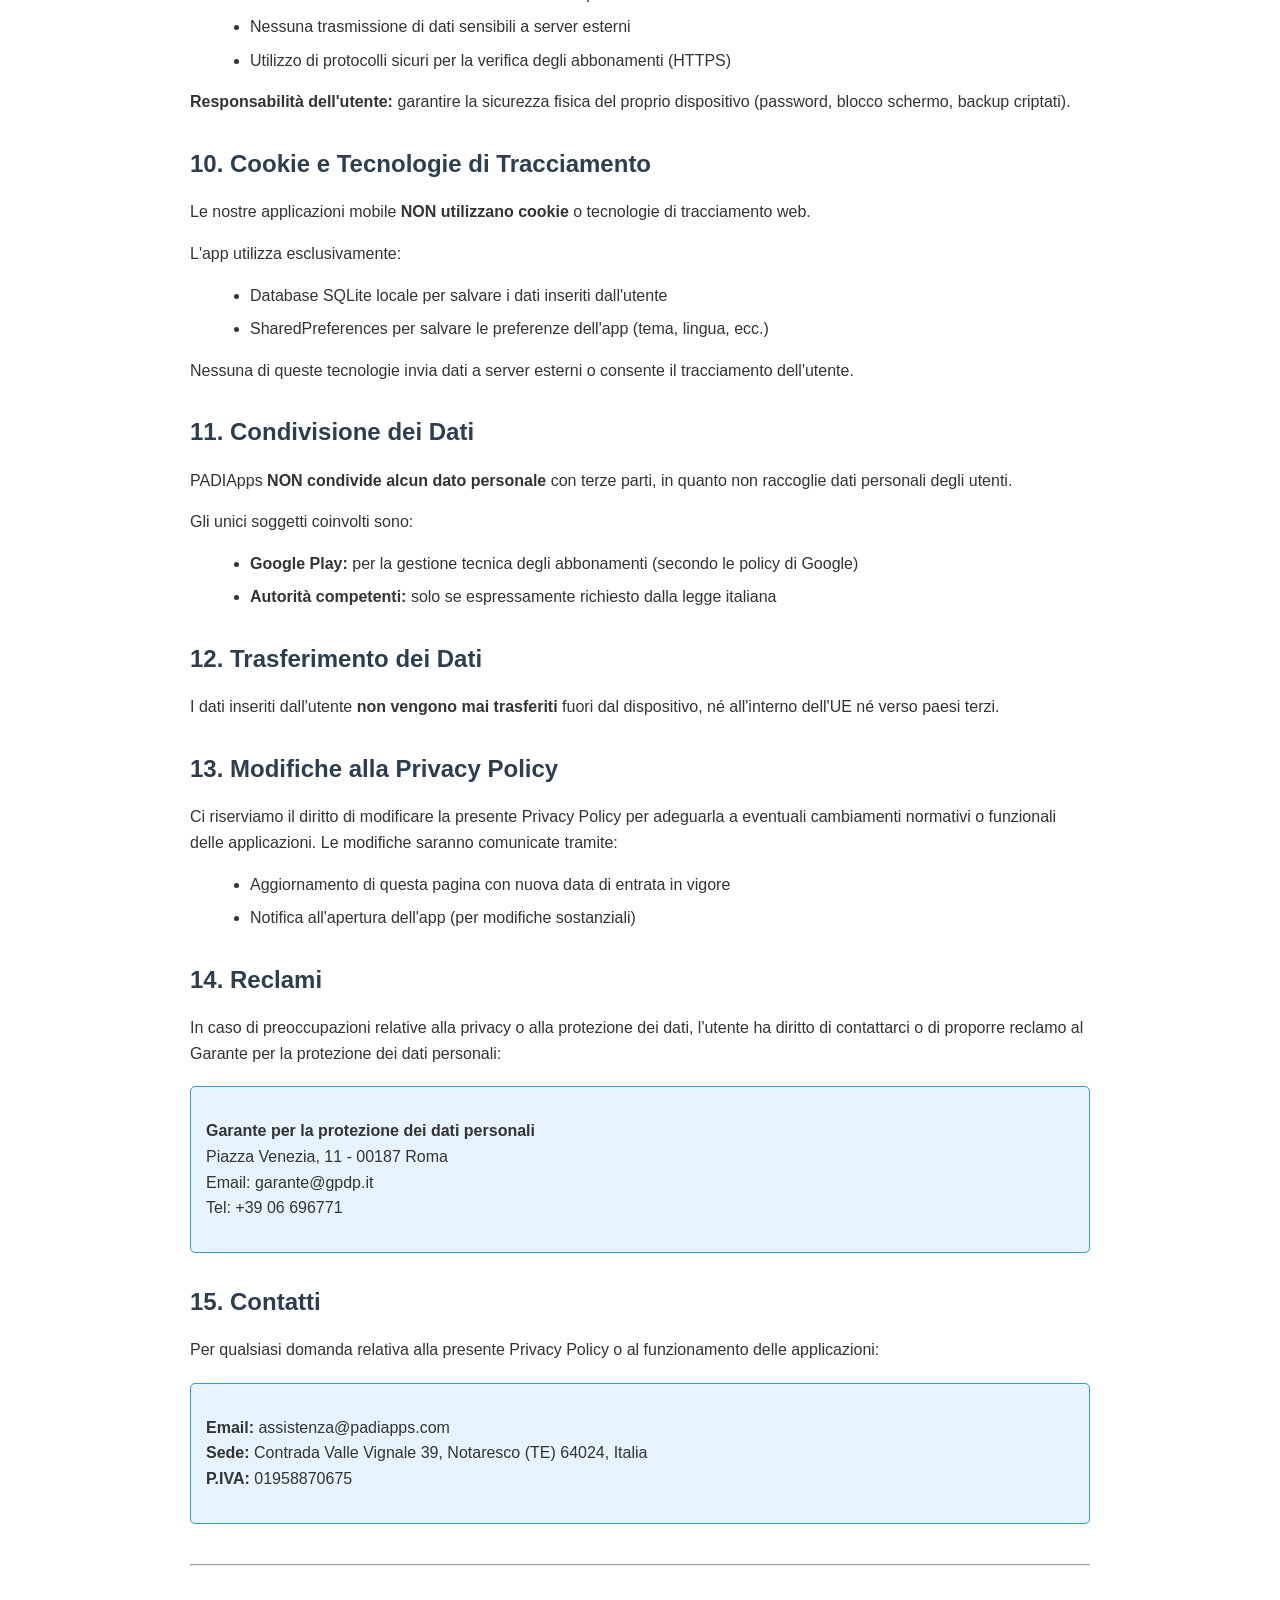
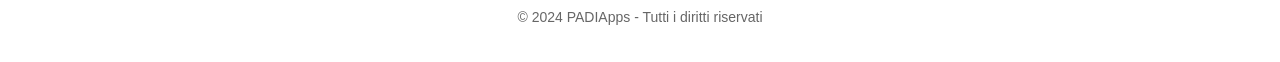
==== commit 0d1a8f0b: "Update effective date in privacy policy" ====
--- a/index.html
+++ b/index.html
@@ -58,7 +58,7 @@
 </head>
 <body>
     <h1>Privacy Policy</h1>
-    <p class="last-updated">Data di entrata in vigore: [AGGIORNARE ALLA DATA DI PUBBLICAZIONE]</p>
+    <p class="last-updated">Data di entrata in vigore: 31/10/2025</p>
 
     <div class="highlight">
         ✅ APPLICAZIONE COMPLETAMENTE ANONIMA E LOCALE<br>
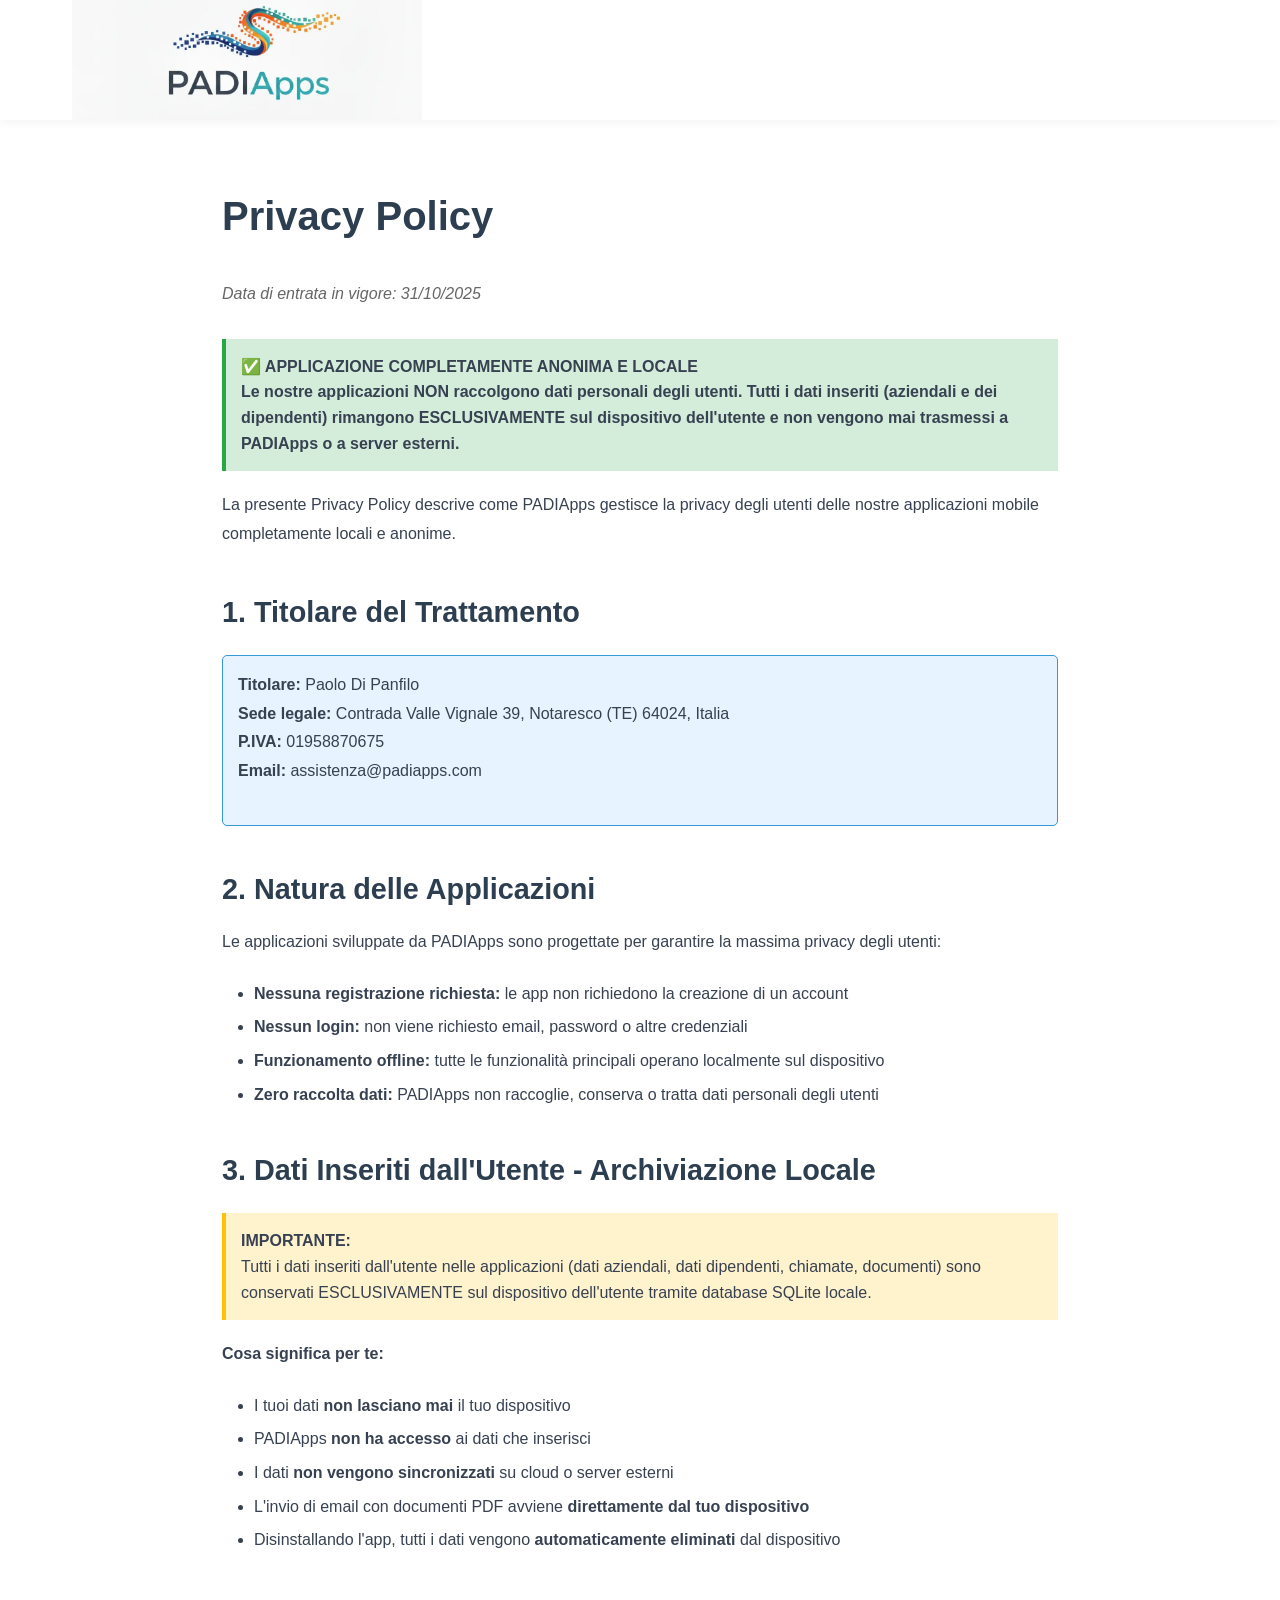
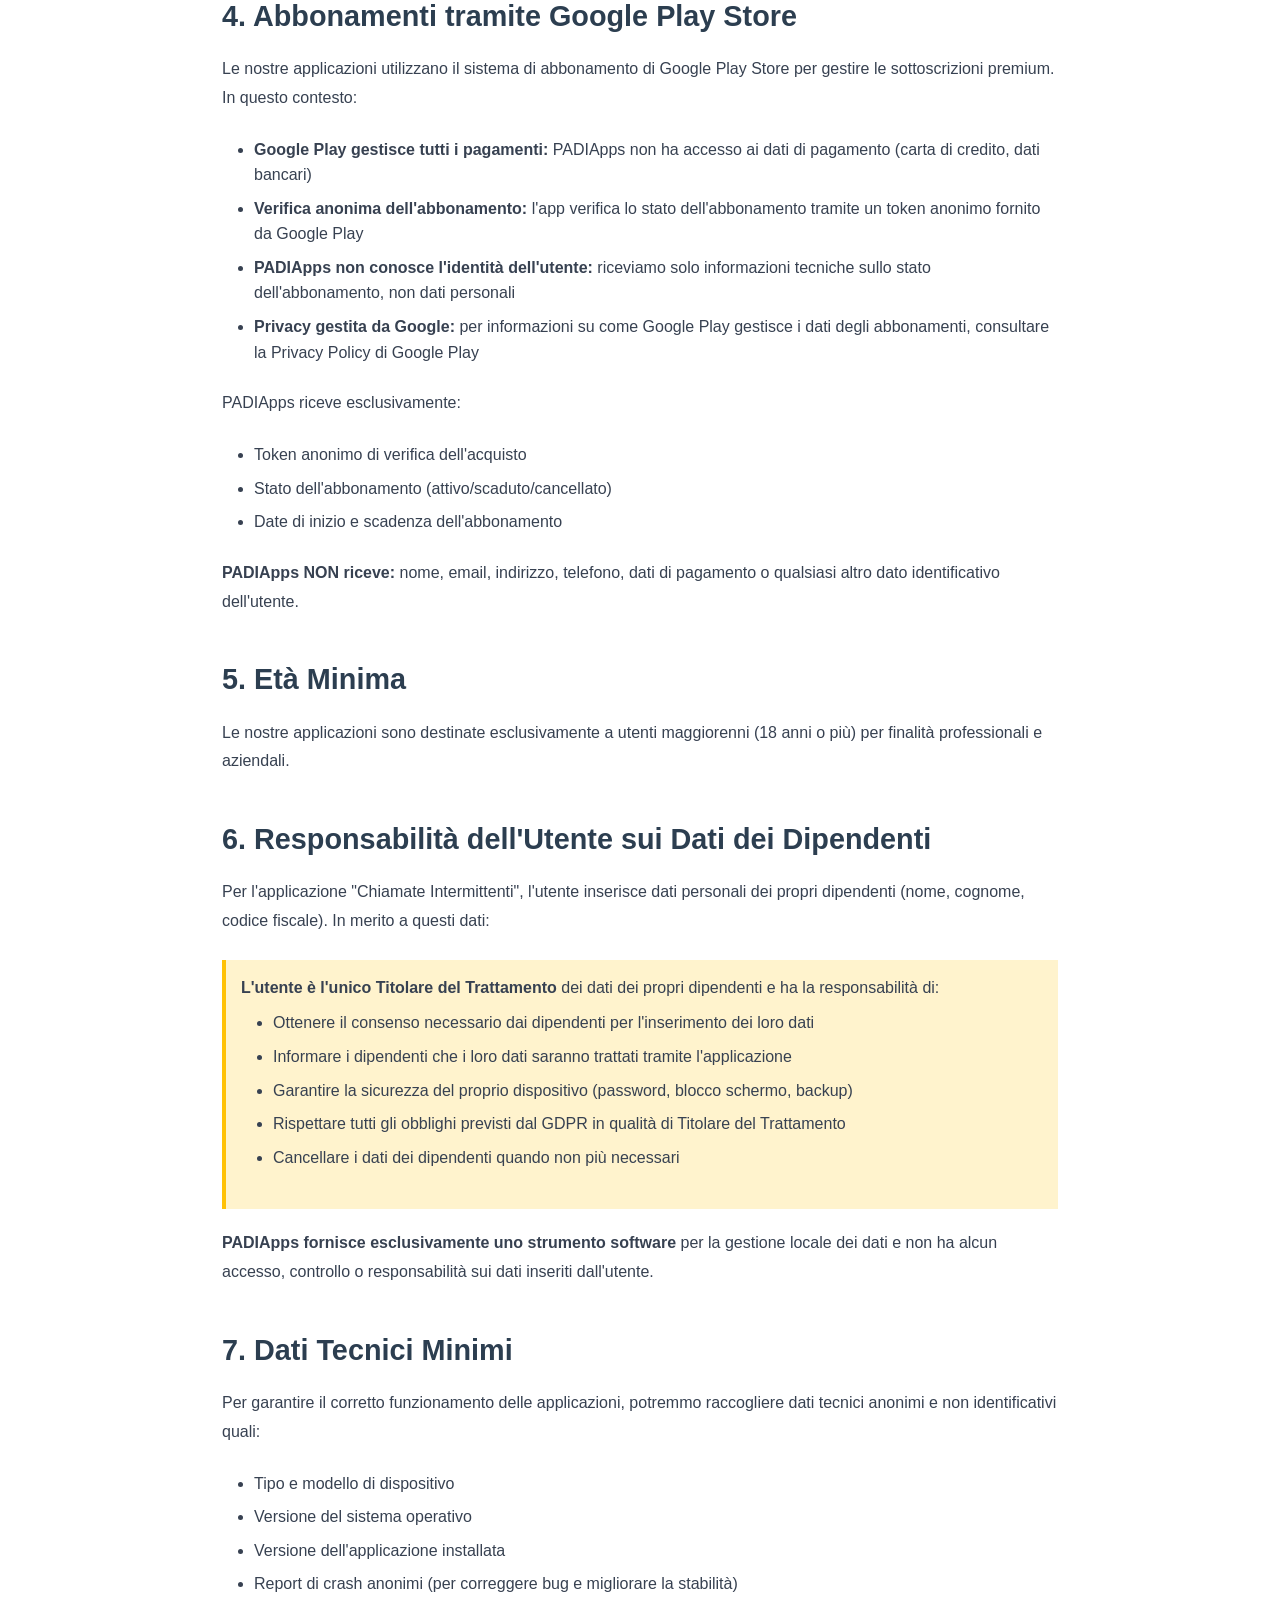
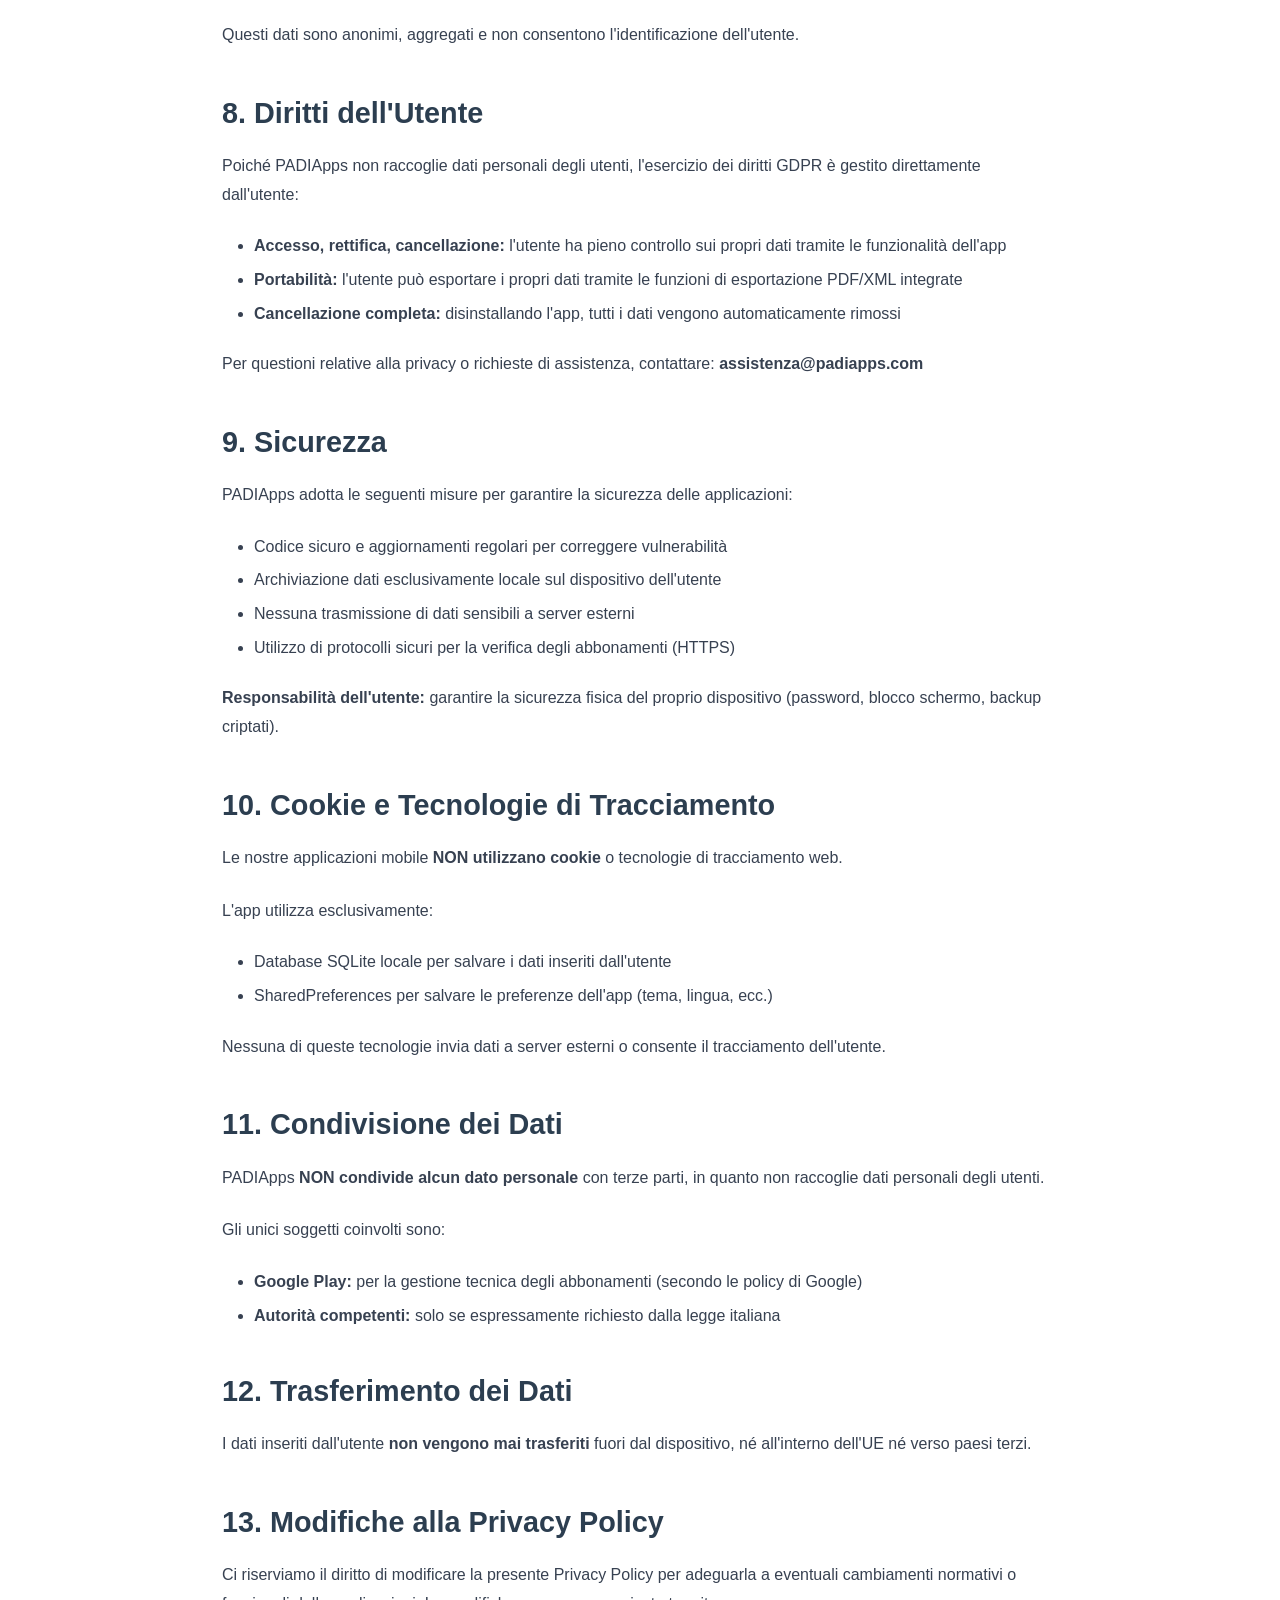
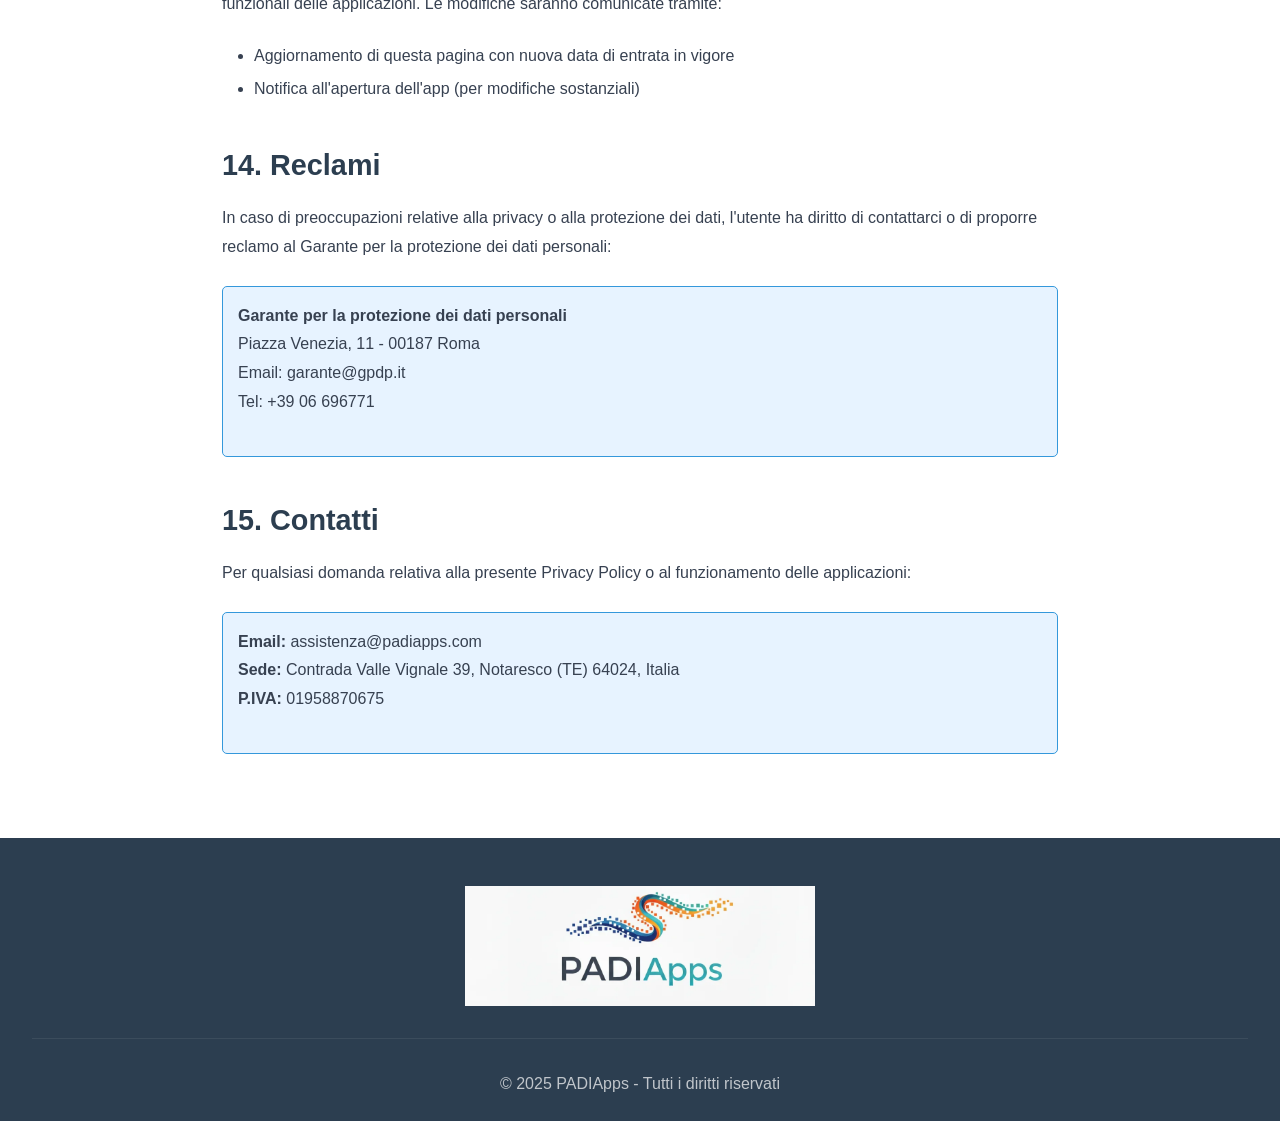
==== commit e9eb994d: "Update index.html" ====
--- a/index.html
+++ b/index.html
@@ -5,221 +5,341 @@
     <meta name="viewport" content="width=device-width, initial-scale=1.0">
     <title>Privacy Policy - PADIApps</title>
     <style>
+        /* Reset e Base */
+        * {
+            margin: 0;
+            padding: 0;
+            box-sizing: border-box;
+        }
+
+        :root {
+            --navy: #2C3E50;
+            --orange: #F97316;
+            --cyan: #14B8A6;
+            --gray-dark: #374151;
+            --gray-light: #6B7280;
+            --bg-light: #F9FAFB;
+            --white: #FFFFFF;
+        }
+
         body {
             font-family: -apple-system, BlinkMacSystemFont, 'Segoe UI', Roboto, 'Helvetica Neue', Arial, sans-serif;
+            color: var(--gray-dark);
             line-height: 1.6;
+            background-color: var(--white);
+        }
+
+        /* Header */
+        header {
+            background: var(--white);
+            box-shadow: 0 2px 10px rgba(0,0,0,0.05);
+            position: relative;
+            z-index: 100;
+            height: 120px;
+            overflow: hidden;
+        }
+
+        nav {
+            max-width: 1200px;
+            margin: 0 auto;
+            padding: 0 2rem;
+            display: flex;
+            justify-content: space-between;
+            align-items: center;
+            height: 120px;
+        }
+
+        .logo {
+            display: flex;
+            align-items: center;
+            gap: 1rem;
+            height: 120px;
+            overflow: hidden;
+        }
+
+        .logo img {
+            height: 350px;
+            width: auto;
+            margin-top: -20px;
+        }
+
+        /* Content Page */
+        .content-page {
             max-width: 900px;
             margin: 0 auto;
-            padding: 20px;
-            color: #333;
-        }
-        h1 {
-            color: #2c3e50;
-            border-bottom: 3px solid #3498db;
-            padding-bottom: 10px;
-        }
-        h2 {
-            color: #2c3e50;
-            margin-top: 30px;
-            margin-bottom: 15px;
-        }
-        .highlight {
-            background-color: #d4edda;
-            border-left: 4px solid #28a745;
-            padding: 15px;
-            margin: 20px 0;
-            font-weight: bold;
-        }
-        .important {
-            background-color: #fff3cd;
-            border-left: 4px solid #ffc107;
-            padding: 15px;
-            margin: 20px 0;
-        }
-        ul {
-            margin-left: 20px;
-        }
-        li {
-            margin-bottom: 8px;
-        }
-        .contact-box {
-            background-color: #e7f3ff;
-            border: 1px solid #3498db;
-            border-radius: 5px;
-            padding: 15px;
-            margin: 20px 0;
-        }
-        .last-updated {
-            font-style: italic;
-            color: #666;
-            margin-bottom: 30px;
+            padding: 4rem 2rem;
+        }
+
+        .content-page h1 {
+            color: var(--navy);
+            font-size: 2.5rem;
+            margin-bottom: 2rem;
+        }
+
+        .content-page h2 {
+            color: var(--navy);
+            font-size: 1.8rem;
+            margin-top: 2.5rem;
+            margin-bottom: 1rem;
+        }
+
+        .content-page p {
+            margin-bottom: 1.5rem;
+            line-height: 1.8;
+            color: var(--gray-dark);
+        }
+
+        .content-page ul, .content-page ol {
+            margin-left: 2rem;
+            margin-bottom: 1.5rem;
+            color: var(--gray-dark);
+        }
+
+        .content-page li {
+            margin-bottom: 0.5rem;
+        }
+
+        /* Footer */
+        footer {
+            background: var(--navy);
+            color: var(--white);
+            padding: 3rem 2rem 1.5rem;
+        }
+
+        .footer-content {
+            max-width: 1200px;
+            margin: 0 auto;
+            display: grid;
+            grid-template-columns: repeat(auto-fit, minmax(250px, 1fr));
+            gap: 2rem;
+            margin-bottom: 2rem;
+        }
+
+        .footer-section {
+            text-align: center;
+        }
+
+        .footer-section .logo {
+            margin: 0 auto;
+            justify-content: center;
+        }
+
+        .footer-bottom {
+            text-align: center;
+            padding-top: 2rem;
+            border-top: 1px solid rgba(255,255,255,0.1);
+            opacity: 0.7;
+        }
+
+        /* Mobile */
+        @media (max-width: 768px) {
+            header {
+                height: 70px;
+            }
+            
+            nav {
+                padding: 0 1rem;
+                height: 70px;
+            }
+            
+            .logo {
+                height: 70px;
+                margin: 0 auto;
+            }
+            
+            .logo img {
+                height: 180px;
+                margin-top: -15px;
+            }
+
+            .content-page h1 {
+                font-size: 2rem;
+            }
         }
     </style>
 </head>
 <body>
-    <h1>Privacy Policy</h1>
-    <p class="last-updated">Data di entrata in vigore: 31/10/2025</p>
-
-    <div class="highlight">
-        ✅ APPLICAZIONE COMPLETAMENTE ANONIMA E LOCALE<br>
-        Le nostre applicazioni NON raccolgono dati personali degli utenti. Tutti i dati inseriti (aziendali e dei dipendenti) rimangono ESCLUSIVAMENTE sul dispositivo dell'utente e non vengono mai trasmessi a PADIApps o a server esterni.
+    <header>
+        <nav>
+            <div class="logo">
+                <img src="padiapps_logo.png" alt="PADIApps Logo">
+            </div>
+        </nav>
+    </header>
+
+    <div class="content-page">
+        <h1>Privacy Policy</h1>
+        <p style="font-style: italic; color: #666; margin-bottom: 30px;">Data di entrata in vigore: 31/10/2025</p>
+
+        <div style="background-color: #d4edda; border-left: 4px solid #28a745; padding: 15px; margin: 20px 0; font-weight: bold;">
+            ✅ APPLICAZIONE COMPLETAMENTE ANONIMA E LOCALE<br>
+            Le nostre applicazioni NON raccolgono dati personali degli utenti. Tutti i dati inseriti (aziendali e dei dipendenti) rimangono ESCLUSIVAMENTE sul dispositivo dell'utente e non vengono mai trasmessi a PADIApps o a server esterni.
+        </div>
+
+        <p>La presente Privacy Policy descrive come PADIApps gestisce la privacy degli utenti delle nostre applicazioni mobile completamente locali e anonime.</p>
+
+        <h2>1. Titolare del Trattamento</h2>
+        <div style="background-color: #e7f3ff; border: 1px solid #3498db; border-radius: 5px; padding: 15px; margin: 20px 0;">
+            <p><strong>Titolare:</strong> Paolo Di Panfilo<br>
+            <strong>Sede legale:</strong> Contrada Valle Vignale 39, Notaresco (TE) 64024, Italia<br>
+            <strong>P.IVA:</strong> 01958870675<br>
+            <strong>Email:</strong> assistenza@padiapps.com</p>
+        </div>
+
+        <h2>2. Natura delle Applicazioni</h2>
+        <p>Le applicazioni sviluppate da PADIApps sono progettate per garantire la massima privacy degli utenti:</p>
+        <ul>
+            <li><strong>Nessuna registrazione richiesta:</strong> le app non richiedono la creazione di un account</li>
+            <li><strong>Nessun login:</strong> non viene richiesto email, password o altre credenziali</li>
+            <li><strong>Funzionamento offline:</strong> tutte le funzionalità principali operano localmente sul dispositivo</li>
+            <li><strong>Zero raccolta dati:</strong> PADIApps non raccoglie, conserva o tratta dati personali degli utenti</li>
+        </ul>
+
+        <h2>3. Dati Inseriti dall'Utente - Archiviazione Locale</h2>
+        
+        <div style="background-color: #fff3cd; border-left: 4px solid #ffc107; padding: 15px; margin: 20px 0;">
+            <strong>IMPORTANTE:</strong><br>
+            Tutti i dati inseriti dall'utente nelle applicazioni (dati aziendali, dati dipendenti, chiamate, documenti) sono conservati ESCLUSIVAMENTE sul dispositivo dell'utente tramite database SQLite locale.
+        </div>
+
+        <p><strong>Cosa significa per te:</strong></p>
+        <ul>
+            <li>I tuoi dati <strong>non lasciano mai</strong> il tuo dispositivo</li>
+            <li>PADIApps <strong>non ha accesso</strong> ai dati che inserisci</li>
+            <li>I dati <strong>non vengono sincronizzati</strong> su cloud o server esterni</li>
+            <li>L'invio di email con documenti PDF avviene <strong>direttamente dal tuo dispositivo</strong></li>
+            <li>Disinstallando l'app, tutti i dati vengono <strong>automaticamente eliminati</strong> dal dispositivo</li>
+        </ul>
+
+        <h2>4. Abbonamenti tramite Google Play Store</h2>
+        <p>Le nostre applicazioni utilizzano il sistema di abbonamento di Google Play Store per gestire le sottoscrizioni premium. In questo contesto:</p>
+        
+        <ul>
+            <li><strong>Google Play gestisce tutti i pagamenti:</strong> PADIApps non ha accesso ai dati di pagamento (carta di credito, dati bancari)</li>
+            <li><strong>Verifica anonima dell'abbonamento:</strong> l'app verifica lo stato dell'abbonamento tramite un token anonimo fornito da Google Play</li>
+            <li><strong>PADIApps non conosce l'identità dell'utente:</strong> riceviamo solo informazioni tecniche sullo stato dell'abbonamento, non dati personali</li>
+            <li><strong>Privacy gestita da Google:</strong> per informazioni su come Google Play gestisce i dati degli abbonamenti, consultare la Privacy Policy di Google Play</li>
+        </ul>
+
+        <p>PADIApps riceve esclusivamente:</p>
+        <ul>
+            <li>Token anonimo di verifica dell'acquisto</li>
+            <li>Stato dell'abbonamento (attivo/scaduto/cancellato)</li>
+            <li>Date di inizio e scadenza dell'abbonamento</li>
+        </ul>
+
+        <p><strong>PADIApps NON riceve:</strong> nome, email, indirizzo, telefono, dati di pagamento o qualsiasi altro dato identificativo dell'utente.</p>
+
+        <h2>5. Età Minima</h2>
+        <p>Le nostre applicazioni sono destinate esclusivamente a utenti maggiorenni (18 anni o più) per finalità professionali e aziendali.</p>
+
+        <h2>6. Responsabilità dell'Utente sui Dati dei Dipendenti</h2>
+        
+        <p>Per l'applicazione "Chiamate Intermittenti", l'utente inserisce dati personali dei propri dipendenti (nome, cognome, codice fiscale). In merito a questi dati:</p>
+
+        <div style="background-color: #fff3cd; border-left: 4px solid #ffc107; padding: 15px; margin: 20px 0;">
+            <strong>L'utente è l'unico Titolare del Trattamento</strong> dei dati dei propri dipendenti e ha la responsabilità di:
+            <ul style="margin-top: 10px;">
+                <li>Ottenere il consenso necessario dai dipendenti per l'inserimento dei loro dati</li>
+                <li>Informare i dipendenti che i loro dati saranno trattati tramite l'applicazione</li>
+                <li>Garantire la sicurezza del proprio dispositivo (password, blocco schermo, backup)</li>
+                <li>Rispettare tutti gli obblighi previsti dal GDPR in qualità di Titolare del Trattamento</li>
+                <li>Cancellare i dati dei dipendenti quando non più necessari</li>
+            </ul>
+        </div>
+
+        <p><strong>PADIApps fornisce esclusivamente uno strumento software</strong> per la gestione locale dei dati e non ha alcun accesso, controllo o responsabilità sui dati inseriti dall'utente.</p>
+
+        <h2>7. Dati Tecnici Minimi</h2>
+        <p>Per garantire il corretto funzionamento delle applicazioni, potremmo raccogliere dati tecnici anonimi e non identificativi quali:</p>
+        <ul>
+            <li>Tipo e modello di dispositivo</li>
+            <li>Versione del sistema operativo</li>
+            <li>Versione dell'applicazione installata</li>
+            <li>Report di crash anonimi (per correggere bug e migliorare la stabilità)</li>
+        </ul>
+        <p>Questi dati sono anonimi, aggregati e non consentono l'identificazione dell'utente.</p>
+
+        <h2>8. Diritti dell'Utente</h2>
+        <p>Poiché PADIApps non raccoglie dati personali degli utenti, l'esercizio dei diritti GDPR è gestito direttamente dall'utente:</p>
+        <ul>
+            <li><strong>Accesso, rettifica, cancellazione:</strong> l'utente ha pieno controllo sui propri dati tramite le funzionalità dell'app</li>
+            <li><strong>Portabilità:</strong> l'utente può esportare i propri dati tramite le funzioni di esportazione PDF/XML integrate</li>
+            <li><strong>Cancellazione completa:</strong> disinstallando l'app, tutti i dati vengono automaticamente rimossi</li>
+        </ul>
+
+        <p>Per questioni relative alla privacy o richieste di assistenza, contattare: <strong>assistenza@padiapps.com</strong></p>
+
+        <h2>9. Sicurezza</h2>
+        <p>PADIApps adotta le seguenti misure per garantire la sicurezza delle applicazioni:</p>
+        <ul>
+            <li>Codice sicuro e aggiornamenti regolari per correggere vulnerabilità</li>
+            <li>Archiviazione dati esclusivamente locale sul dispositivo dell'utente</li>
+            <li>Nessuna trasmissione di dati sensibili a server esterni</li>
+            <li>Utilizzo di protocolli sicuri per la verifica degli abbonamenti (HTTPS)</li>
+        </ul>
+
+        <p><strong>Responsabilità dell'utente:</strong> garantire la sicurezza fisica del proprio dispositivo (password, blocco schermo, backup criptati).</p>
+
+        <h2>10. Cookie e Tecnologie di Tracciamento</h2>
+        <p>Le nostre applicazioni mobile <strong>NON utilizzano cookie</strong> o tecnologie di tracciamento web.</p>
+        
+        <p>L'app utilizza esclusivamente:</p>
+        <ul>
+            <li>Database SQLite locale per salvare i dati inseriti dall'utente</li>
+            <li>SharedPreferences per salvare le preferenze dell'app (tema, lingua, ecc.)</li>
+        </ul>
+
+        <p>Nessuna di queste tecnologie invia dati a server esterni o consente il tracciamento dell'utente.</p>
+
+        <h2>11. Condivisione dei Dati</h2>
+        <p>PADIApps <strong>NON condivide alcun dato personale</strong> con terze parti, in quanto non raccoglie dati personali degli utenti.</p>
+        
+        <p>Gli unici soggetti coinvolti sono:</p>
+        <ul>
+            <li><strong>Google Play:</strong> per la gestione tecnica degli abbonamenti (secondo le policy di Google)</li>
+            <li><strong>Autorità competenti:</strong> solo se espressamente richiesto dalla legge italiana</li>
+        </ul>
+
+        <h2>12. Trasferimento dei Dati</h2>
+        <p>I dati inseriti dall'utente <strong>non vengono mai trasferiti</strong> fuori dal dispositivo, né all'interno dell'UE né verso paesi terzi.</p>
+
+        <h2>13. Modifiche alla Privacy Policy</h2>
+        <p>Ci riserviamo il diritto di modificare la presente Privacy Policy per adeguarla a eventuali cambiamenti normativi o funzionali delle applicazioni. Le modifiche saranno comunicate tramite:</p>
+        <ul>
+            <li>Aggiornamento di questa pagina con nuova data di entrata in vigore</li>
+            <li>Notifica all'apertura dell'app (per modifiche sostanziali)</li>
+        </ul>
+
+        <h2>14. Reclami</h2>
+        <p>In caso di preoccupazioni relative alla privacy o alla protezione dei dati, l'utente ha diritto di contattarci o di proporre reclamo al Garante per la protezione dei dati personali:</p>
+        <div style="background-color: #e7f3ff; border: 1px solid #3498db; border-radius: 5px; padding: 15px; margin: 20px 0;">
+            <p><strong>Garante per la protezione dei dati personali</strong><br>
+            Piazza Venezia, 11 - 00187 Roma<br>
+            Email: garante@gpdp.it<br>
+            Tel: +39 06 696771</p>
+        </div>
+
+        <h2>15. Contatti</h2>
+        <p>Per qualsiasi domanda relativa alla presente Privacy Policy o al funzionamento delle applicazioni:</p>
+        <div style="background-color: #e7f3ff; border: 1px solid #3498db; border-radius: 5px; padding: 15px; margin: 20px 0;">
+            <p><strong>Email:</strong> assistenza@padiapps.com<br>
+            <strong>Sede:</strong> Contrada Valle Vignale 39, Notaresco (TE) 64024, Italia<br>
+            <strong>P.IVA:</strong> 01958870675</p>
+        </div>
     </div>
 
-    <p>La presente Privacy Policy descrive come PADIApps gestisce la privacy degli utenti delle nostre applicazioni mobile completamente locali e anonime.</p>
-
-    <h2>1. Titolare del Trattamento</h2>
-    <div class="contact-box">
-        <p><strong>Titolare:</strong> Paolo Di Panfilo<br>
-        <strong>Sede legale:</strong> Contrada Valle Vignale 39, Notaresco (TE) 64024, Italia<br>
-        <strong>P.IVA:</strong> 01958870675<br>
-        <strong>Email:</strong> assistenza@padiapps.com</p>
-    </div>
-
-    <h2>2. Natura delle Applicazioni</h2>
-    <p>Le applicazioni sviluppate da PADIApps sono progettate per garantire la massima privacy degli utenti:</p>
-    <ul>
-        <li><strong>Nessuna registrazione richiesta:</strong> le app non richiedono la creazione di un account</li>
-        <li><strong>Nessun login:</strong> non viene richiesto email, password o altre credenziali</li>
-        <li><strong>Funzionamento offline:</strong> tutte le funzionalità principali operano localmente sul dispositivo</li>
-        <li><strong>Zero raccolta dati:</strong> PADIApps non raccoglie, conserva o tratta dati personali degli utenti</li>
-    </ul>
-
-    <h2>3. Dati Inseriti dall'Utente - Archiviazione Locale</h2>
-    
-    <div class="important">
-        <strong>IMPORTANTE:</strong><br>
-        Tutti i dati inseriti dall'utente nelle applicazioni (dati aziendali, dati dipendenti, chiamate, documenti) sono conservati ESCLUSIVAMENTE sul dispositivo dell'utente tramite database SQLite locale.
-    </div>
-
-    <p><strong>Cosa significa per te:</strong></p>
-    <ul>
-        <li>I tuoi dati <strong>non lasciano mai</strong> il tuo dispositivo</li>
-        <li>PADIApps <strong>non ha accesso</strong> ai dati che inserisci</li>
-        <li>I dati <strong>non vengono sincronizzati</strong> su cloud o server esterni</li>
-        <li>L'invio di email con documenti PDF avviene <strong>direttamente dal tuo dispositivo</strong></li>
-        <li>Disinstallando l'app, tutti i dati vengono <strong>automaticamente eliminati</strong> dal dispositivo</li>
-    </ul>
-
-    <h2>4. Abbonamenti tramite Google Play Store</h2>
-    <p>Le nostre applicazioni utilizzano il sistema di abbonamento di Google Play Store per gestire le sottoscrizioni premium. In questo contesto:</p>
-    
-    <ul>
-        <li><strong>Google Play gestisce tutti i pagamenti:</strong> PADIApps non ha accesso ai dati di pagamento (carta di credito, dati bancari)</li>
-        <li><strong>Verifica anonima dell'abbonamento:</strong> l'app verifica lo stato dell'abbonamento tramite un token anonimo fornito da Google Play</li>
-        <li><strong>PADIApps non conosce l'identità dell'utente:</strong> riceviamo solo informazioni tecniche sullo stato dell'abbonamento, non dati personali</li>
-        <li><strong>Privacy gestita da Google:</strong> per informazioni su come Google Play gestisce i dati degli abbonamenti, consultare la Privacy Policy di Google Play</li>
-    </ul>
-
-    <p>PADIApps riceve esclusivamente:</p>
-    <ul>
-        <li>Token anonimo di verifica dell'acquisto</li>
-        <li>Stato dell'abbonamento (attivo/scaduto/cancellato)</li>
-        <li>Date di inizio e scadenza dell'abbonamento</li>
-    </ul>
-
-    <p><strong>PADIApps NON riceve:</strong> nome, email, indirizzo, telefono, dati di pagamento o qualsiasi altro dato identificativo dell'utente.</p>
-
-    <h2>5. Età Minima</h2>
-    <p>Le nostre applicazioni sono destinate esclusivamente a utenti maggiorenni (18 anni o più) per finalità professionali e aziendali.</p>
-
-    <h2>6. Responsabilità dell'Utente sui Dati dei Dipendenti</h2>
-    
-    <p>Per l'applicazione "Chiamate Intermittenti", l'utente inserisce dati personali dei propri dipendenti (nome, cognome, codice fiscale). In merito a questi dati:</p>
-
-    <div class="important">
-        <strong>L'utente è l'unico Titolare del Trattamento</strong> dei dati dei propri dipendenti e ha la responsabilità di:
-        <ul>
-            <li>Ottenere il consenso necessario dai dipendenti per l'inserimento dei loro dati</li>
-            <li>Informare i dipendenti che i loro dati saranno trattati tramite l'applicazione</li>
-            <li>Garantire la sicurezza del proprio dispositivo (password, blocco schermo, backup)</li>
-            <li>Rispettare tutti gli obblighi previsti dal GDPR in qualità di Titolare del Trattamento</li>
-            <li>Cancellare i dati dei dipendenti quando non più necessari</li>
-        </ul>
-    </div>
-
-    <p><strong>PADIApps fornisce esclusivamente uno strumento software</strong> per la gestione locale dei dati e non ha alcun accesso, controllo o responsabilità sui dati inseriti dall'utente.</p>
-
-    <h2>7. Dati Tecnici Minimi</h2>
-    <p>Per garantire il corretto funzionamento delle applicazioni, potremmo raccogliere dati tecnici anonimi e non identificativi quali:</p>
-    <ul>
-        <li>Tipo e modello di dispositivo</li>
-        <li>Versione del sistema operativo</li>
-        <li>Versione dell'applicazione installata</li>
-        <li>Report di crash anonimi (per correggere bug e migliorare la stabilità)</li>
-    </ul>
-    <p>Questi dati sono anonimi, aggregati e non consentono l'identificazione dell'utente.</p>
-
-    <h2>8. Diritti dell'Utente</h2>
-    <p>Poiché PADIApps non raccoglie dati personali degli utenti, l'esercizio dei diritti GDPR è gestito direttamente dall'utente:</p>
-    <ul>
-        <li><strong>Accesso, rettifica, cancellazione:</strong> l'utente ha pieno controllo sui propri dati tramite le funzionalità dell'app</li>
-        <li><strong>Portabilità:</strong> l'utente può esportare i propri dati tramite le funzioni di esportazione PDF/XML integrate</li>
-        <li><strong>Cancellazione completa:</strong> disinstallando l'app, tutti i dati vengono automaticamente rimossi</li>
-    </ul>
-
-    <p>Per questioni relative alla privacy o richieste di assistenza, contattare: <strong>assistenza@padiapps.com</strong></p>
-
-    <h2>9. Sicurezza</h2>
-    <p>PADIApps adotta le seguenti misure per garantire la sicurezza delle applicazioni:</p>
-    <ul>
-        <li>Codice sicuro e aggiornamenti regolari per correggere vulnerabilità</li>
-        <li>Archiviazione dati esclusivamente locale sul dispositivo dell'utente</li>
-        <li>Nessuna trasmissione di dati sensibili a server esterni</li>
-        <li>Utilizzo di protocolli sicuri per la verifica degli abbonamenti (HTTPS)</li>
-    </ul>
-
-    <p><strong>Responsabilità dell'utente:</strong> garantire la sicurezza fisica del proprio dispositivo (password, blocco schermo, backup criptati).</p>
-
-    <h2>10. Cookie e Tecnologie di Tracciamento</h2>
-    <p>Le nostre applicazioni mobile <strong>NON utilizzano cookie</strong> o tecnologie di tracciamento web.</p>
-    
-    <p>L'app utilizza esclusivamente:</p>
-    <ul>
-        <li>Database SQLite locale per salvare i dati inseriti dall'utente</li>
-        <li>SharedPreferences per salvare le preferenze dell'app (tema, lingua, ecc.)</li>
-    </ul>
-
-    <p>Nessuna di queste tecnologie invia dati a server esterni o consente il tracciamento dell'utente.</p>
-
-    <h2>11. Condivisione dei Dati</h2>
-    <p>PADIApps <strong>NON condivide alcun dato personale</strong> con terze parti, in quanto non raccoglie dati personali degli utenti.</p>
-    
-    <p>Gli unici soggetti coinvolti sono:</p>
-    <ul>
-        <li><strong>Google Play:</strong> per la gestione tecnica degli abbonamenti (secondo le policy di Google)</li>
-        <li><strong>Autorità competenti:</strong> solo se espressamente richiesto dalla legge italiana</li>
-    </ul>
-
-    <h2>12. Trasferimento dei Dati</h2>
-    <p>I dati inseriti dall'utente <strong>non vengono mai trasferiti</strong> fuori dal dispositivo, né all'interno dell'UE né verso paesi terzi.</p>
-
-    <h2>13. Modifiche alla Privacy Policy</h2>
-    <p>Ci riserviamo il diritto di modificare la presente Privacy Policy per adeguarla a eventuali cambiamenti normativi o funzionali delle applicazioni. Le modifiche saranno comunicate tramite:</p>
-    <ul>
-        <li>Aggiornamento di questa pagina con nuova data di entrata in vigore</li>
-        <li>Notifica all'apertura dell'app (per modifiche sostanziali)</li>
-    </ul>
-
-    <h2>14. Reclami</h2>
-    <p>In caso di preoccupazioni relative alla privacy o alla protezione dei dati, l'utente ha diritto di contattarci o di proporre reclamo al Garante per la protezione dei dati personali:</p>
-    <div class="contact-box">
-        <p><strong>Garante per la protezione dei dati personali</strong><br>
-        Piazza Venezia, 11 - 00187 Roma<br>
-        Email: garante@gpdp.it<br>
-        Tel: +39 06 696771</p>
-    </div>
-
-    <h2>15. Contatti</h2>
-    <p>Per qualsiasi domanda relativa alla presente Privacy Policy o al funzionamento delle applicazioni:</p>
-    <div class="contact-box">
-        <p><strong>Email:</strong> assistenza@padiapps.com<br>
-        <strong>Sede:</strong> Contrada Valle Vignale 39, Notaresco (TE) 64024, Italia<br>
-        <strong>P.IVA:</strong> 01958870675</p>
-    </div>
-
-    <hr style="margin: 40px 0;">
-    <p style="text-align: center; color: #666; font-size: 14px;">
-        © 2024 PADIApps - Tutti i diritti riservati
-    </p>
+    <footer>
+        <div class="footer-content">
+            <div class="footer-section">
+                <div class="logo">
+                    <img src="padiapps_logo.png" alt="PADIApps Logo">
+                </div>
+            </div>
+        </div>
+        <div class="footer-bottom">
+            © 2025 PADIApps - Tutti i diritti riservati
+        </div>
+    </footer>
 </body>
 </html>
